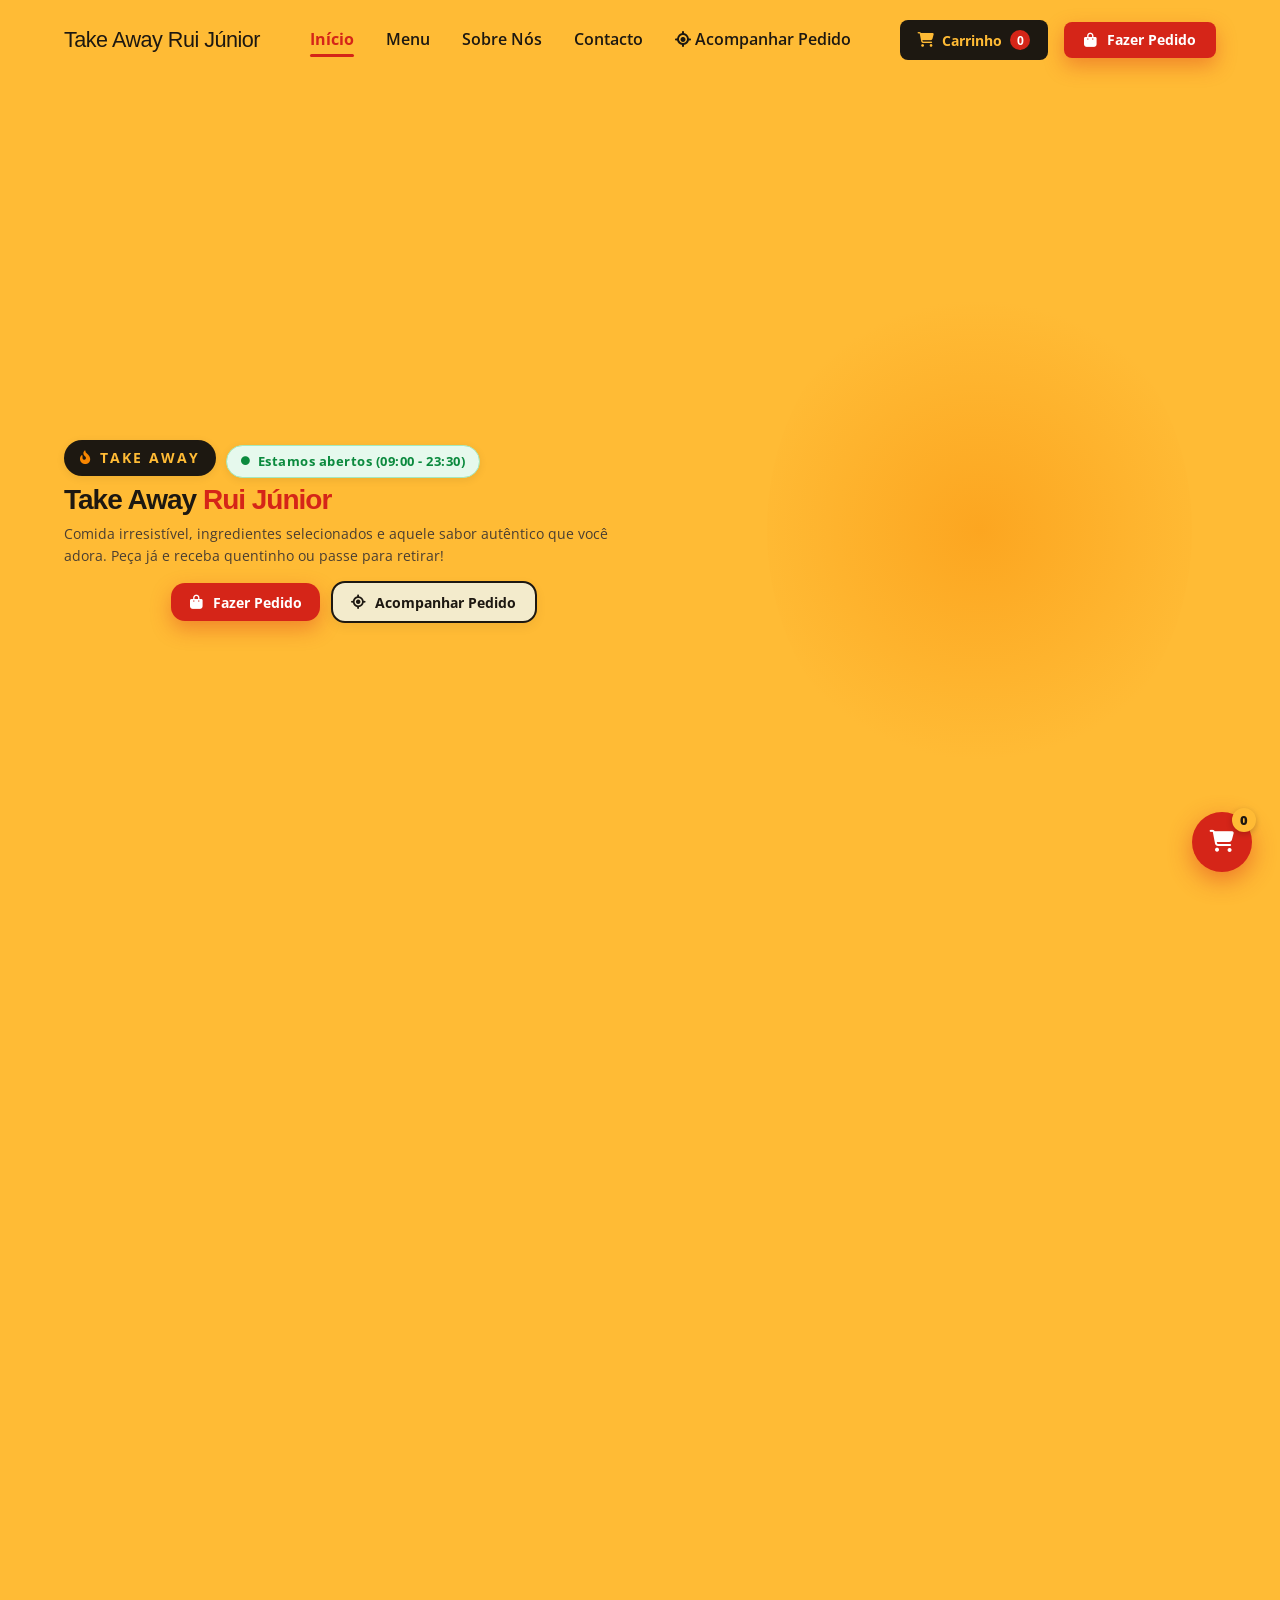
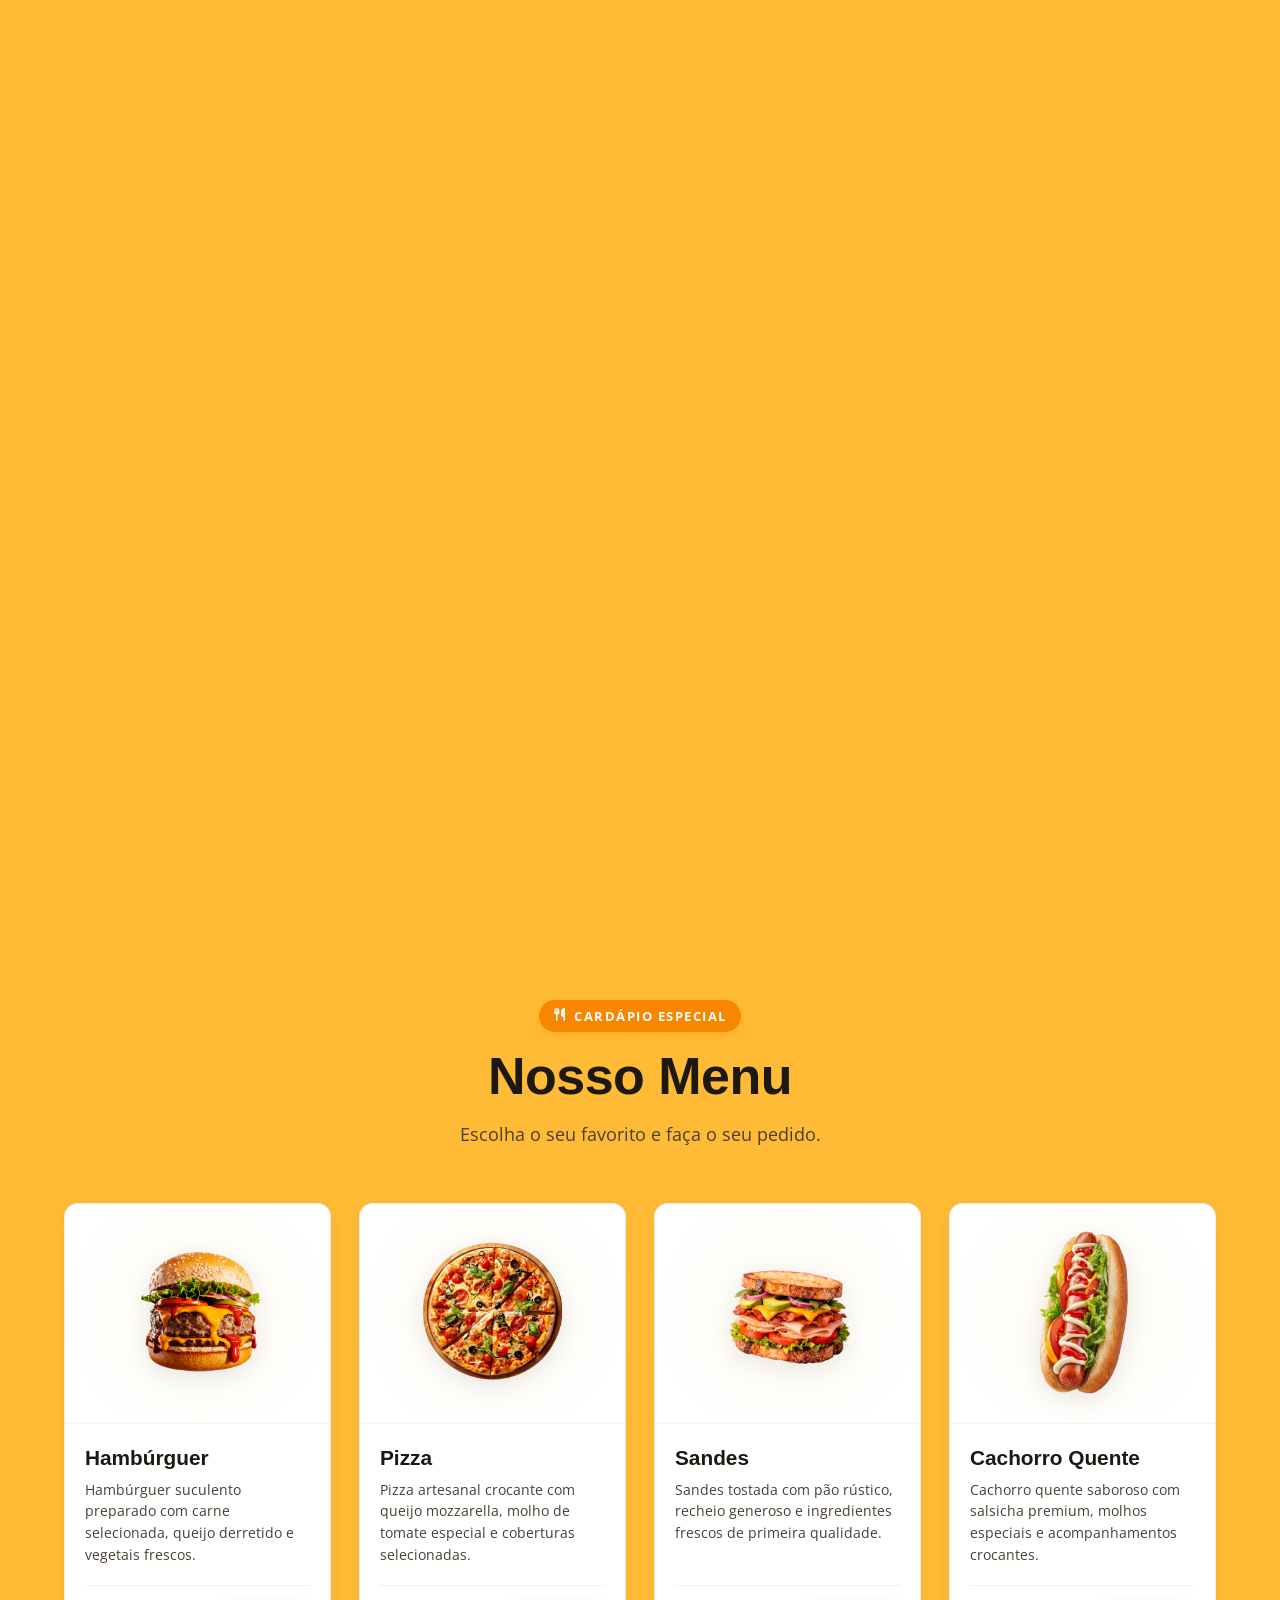
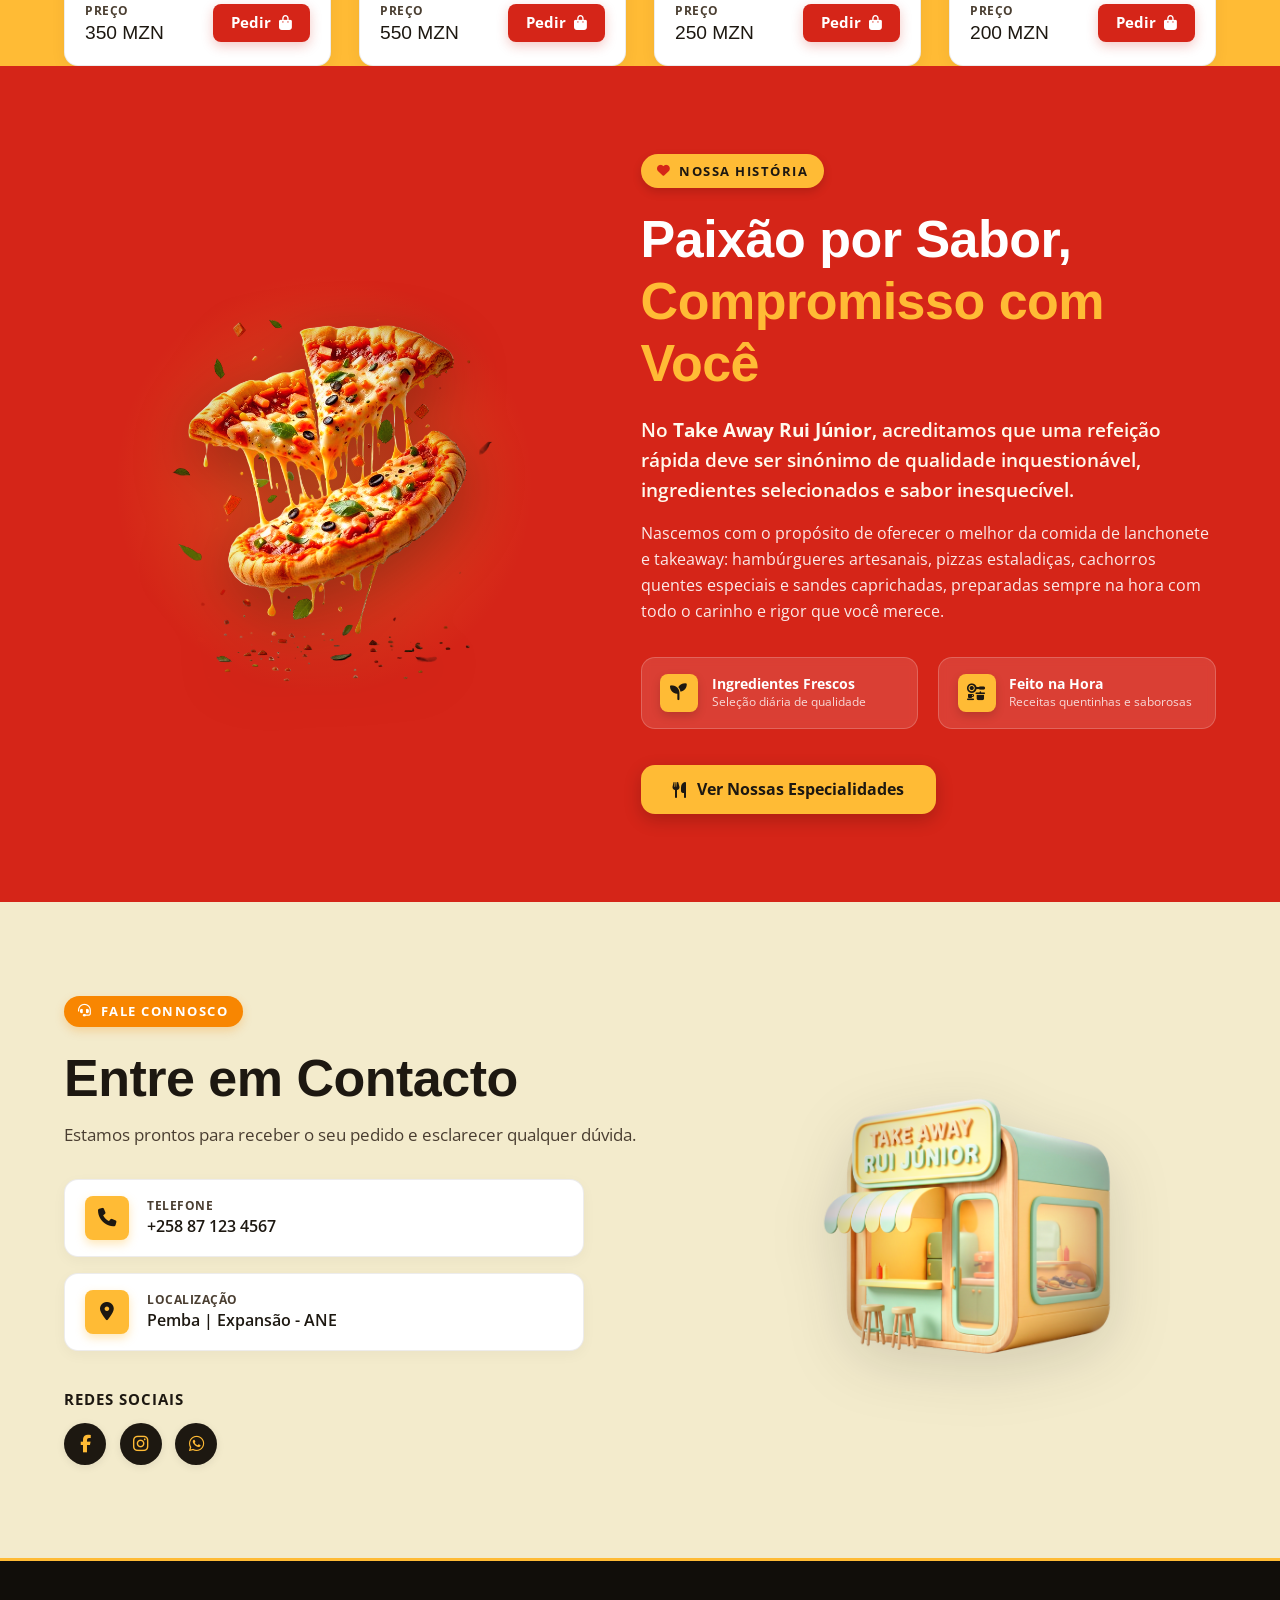
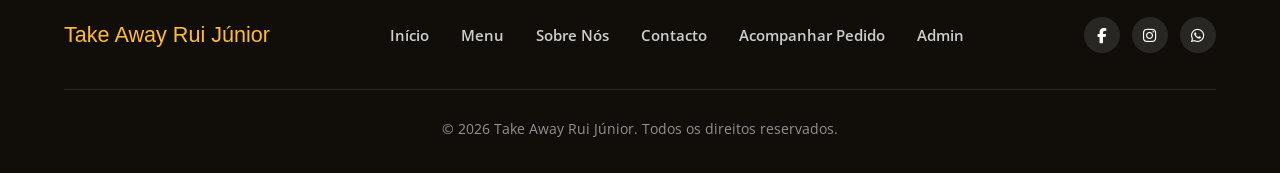
==== index.html @ bef1309e "feat: initial commit for Take Away Rui Júnior web application - Frontend responsivo com vitrine inte" ====
<!DOCTYPE html>
<html lang="pt">
<head>
  <meta charset="UTF-8">
  <meta name="viewport" content="width=device-width, initial-scale=1.0">
  <meta http-equiv="X-UA-Compatible" content="ie=edge">
  
  <!-- SEO Meta Tags -->
  <title>Take Away Rui Júnior | Sabor Autêntico e Rápido</title>
  <meta name="description" content="Descubra o melhor takeaway com comida deliciosa, ingredientes frescos e atendimento rápido no Take Away Rui Júnior. Faça já o seu pedido!">
  <meta name="keywords" content="takeaway, lanchonete, comida rápida, hambúrguer, Take Away Rui Júnior, pedidos">
  <meta name="author" content="Take Away Rui Júnior">
  
  <!-- Open Graph / Redes Sociais -->
  <meta property="og:type" content="website">
  <meta property="og:title" content="Take Away Rui Júnior | Sabor Autêntico e Rápido">
  <meta property="og:description" content="Comida irresistível, rápida e apetecível. Peça já no Take Away Rui Júnior!">
  <meta property="og:image" content="assets/imgs/banner.png">
  
  <!-- Google Fonts: Slackey (Títulos) & Open Sans (Textos) -->
  <link rel="preconnect" href="https://fonts.googleapis.com">
  <link rel="preconnect" href="https://fonts.gstatic.com" crossorigin>
  <link href="https://fonts.googleapis.com/css2?family=Open+Sans:ital,wght@0,400;0,600;0,700;1,400&family=Slackey&display=swap" rel="stylesheet">
  
  <!-- Font Awesome 6 -->
  <link rel="stylesheet" href="https://cdnjs.cloudflare.com/ajax/libs/font-awesome/6.5.1/css/all.min.css" integrity="sha512-DTOQO9RWCH3ppGqcWaEA1BIZOC6xxalwEsw9c2QQeAIftl+Vegovlnee1c9QX4TctnWMn13TZye+giMm8e2LwA==" crossorigin="anonymous" referrerpolicy="no-referrer" />
  
  <!-- Estilos Principais -->
  <link rel="stylesheet" href="css/style.css">
</head>
<body>

  <!-- ============================================== -->
  <!-- HEADER / NAVBAR                                -->
  <!-- ============================================== -->
  <header class="site-header" id="header">
    <div class="container nav-container">
      
      <!-- Brand Logo -->
      <a href="#hero" class="brand-logo" id="navLogo" aria-label="Take Away Rui Júnior - Início">
        <span class="brand-text">Take Away Rui Júnior</span>
      </a>

      <!-- Desktop Navigation -->
      <nav class="desktop-nav" aria-label="Navegação Principal">
        <ul class="nav-list">
          <li><a href="#hero" class="nav-link active">Início</a></li>
          <li><a href="#menu" class="nav-link">Menu</a></li>
          <li><a href="#sobre" class="nav-link">Sobre Nós</a></li>
          <li><a href="#contacto" class="nav-link">Contacto</a></li>
          <li><a href="#tracking" class="nav-link" data-track-open><i class="fa-solid fa-location-crosshairs"></i> Acompanhar Pedido</a></li>
        </ul>
      </nav>

      <!-- Header Actions / CTA, Carrinho & Mobile Toggle -->
      <div class="header-actions">
        
        <!-- Botão Carrinho Header -->
        <button type="button" class="header-cart-btn" data-cart-open aria-label="Abrir Carrinho de Compras">
          <i class="fa-solid fa-cart-shopping" aria-hidden="true"></i>
          <span>Carrinho</span>
          <span class="cart-badge-count" data-cart-count>0</span>
        </button>

        <a href="#menu" class="btn btn-primary btn-header" id="headerCta">
          <i class="fa-solid fa-bag-shopping" aria-hidden="true"></i>
          <span>Fazer Pedido</span>
        </a>

        <!-- Mobile Hamburger Button -->
        <button type="button" class="mobile-menu-toggle" id="menuToggle" aria-label="Abrir menu de navegação" aria-expanded="false" aria-controls="mobileNav">
          <span class="hamburger-box">
            <span class="hamburger-inner"></span>
          </span>
        </button>
      </div>

    </div>

    <!-- Mobile Drawer Navigation -->
    <div class="mobile-nav-overlay" id="mobileOverlay" aria-hidden="true"></div>
    <aside class="mobile-nav-drawer" id="mobileNav" aria-label="Menu Mobile" aria-hidden="true">
      <div class="mobile-nav-header">
        <span class="mobile-brand-title">Take Away Rui Júnior</span>
        <button type="button" class="mobile-close-btn" id="mobileCloseBtn" aria-label="Fechar menu de navegação">
          <i class="fa-solid fa-xmark" aria-hidden="true"></i>
        </button>
      </div>
      
      <nav class="mobile-nav-body">
        <ul class="mobile-nav-list">
          <li>
            <a href="#hero" class="mobile-nav-link active" data-nav-link>
              <i class="fa-solid fa-house" aria-hidden="true"></i>
              <span>Início</span>
            </a>
          </li>
          <li>
            <a href="#menu" class="mobile-nav-link" data-nav-link>
              <i class="fa-solid fa-utensils" aria-hidden="true"></i>
              <span>Menu</span>
            </a>
          </li>
          <li>
            <a href="#sobre" class="mobile-nav-link" data-nav-link>
              <i class="fa-solid fa-store" aria-hidden="true"></i>
              <span>Sobre Nós</span>
            </a>
          </li>
          <li>
            <a href="#contacto" class="mobile-nav-link" data-nav-link>
              <i class="fa-solid fa-phone" aria-hidden="true"></i>
              <span>Contacto</span>
            </a>
          </li>
          <li>
            <a href="#tracking" class="mobile-nav-link" data-track-open data-nav-link>
              <i class="fa-solid fa-location-crosshairs" aria-hidden="true"></i>
              <span>Acompanhar Pedido</span>
            </a>
          </li>
          <li>
            <a href="admin.html" class="mobile-nav-link" target="_blank">
              <i class="fa-solid fa-gear" aria-hidden="true"></i>
              <span>Painel Admin</span>
            </a>
          </li>
        </ul>
      </nav>

      <div class="mobile-nav-footer">
        <button type="button" class="btn btn-primary btn-block" data-cart-open data-nav-link>
          <i class="fa-solid fa-cart-shopping" aria-hidden="true"></i>
          <span>Ver Carrinho (<span data-cart-count>0</span>)</span>
        </button>
      </div>
    </aside>
  </header>

  <!-- ============================================== -->
  <!-- MAIN CONTENT                                   -->
  <!-- ============================================== -->
  <main id="main-content">

    <!-- ============================================== -->
    <!-- FASE 1: HERO SECTION COM ANIMAÇÃO NO SCROLL    -->
    <!-- ============================================== -->
    <div class="hero-scroll-wrapper" id="heroWrapper">
      <section class="hero-section" id="hero" aria-labelledby="heroMainTitle">
        
        <div class="container hero-container">
          
          <!-- Coluna Esquerda: Conteúdo Textual -->
          <div class="hero-content">
            
            <div class="hero-badge-wrapper" style="display: flex; gap: 0.65rem; align-items: center; flex-wrap: wrap;">
              <span class="hero-badge">
                <i class="fa-solid fa-fire-flame-curved" aria-hidden="true"></i>
                TAKE AWAY
              </span>
              <span class="store-status-badge is-open" data-store-status>
                <i class="fa-solid fa-circle"></i> Aberto Agora
              </span>
            </div>

            <h1 class="hero-title" id="heroMainTitle">
              Take Away <span class="title-highlight">Rui Júnior</span>
            </h1>

            <p class="hero-subtitle">
              Comida irresistível, ingredientes selecionados e aquele sabor autêntico que você adora. Peça já e receba quentinho ou passe para retirar!
            </p>

            <!-- Ações e CTAs -->
            <div class="hero-cta-group">
              <a href="#menu" class="btn btn-primary btn-hero-primary" id="heroPrimaryCta">
                <i class="fa-solid fa-bag-shopping" aria-hidden="true"></i>
                <span>Fazer Pedido</span>
              </a>
              <button type="button" class="btn btn-secondary btn-hero-secondary" data-track-open id="heroSecondaryCta">
                <i class="fa-solid fa-location-crosshairs" aria-hidden="true"></i>
                <span>Acompanhar Pedido</span>
              </button>
            </div>

            <!-- Destaques / Badges de Confiança -->
            <div class="hero-features" aria-label="Destaques do serviço">
              <div class="feature-item">
                <div class="feature-icon-wrapper">
                  <i class="fa-solid fa-bolt" aria-hidden="true"></i>
                </div>
                <div class="feature-text">
                  <strong>Rápido & Quentinho</strong>
                  <span>Preparado na hora</span>
                </div>
              </div>

              <div class="feature-divider" aria-hidden="true"></div>

              <div class="feature-item">
                <div class="feature-icon-wrapper">
                  <i class="fa-solid fa-award" aria-hidden="true"></i>
                </div>
                <div class="feature-text">
                  <strong>Sabor Autêntico</strong>
                  <span>Ingredientes de qualidade</span>
                </div>
              </div>

              <div class="feature-divider" aria-hidden="true"></div>

              <div class="feature-item">
                <div class="feature-icon-wrapper">
                  <i class="fa-solid fa-shield-heart" aria-hidden="true"></i>
                </div>
                <div class="feature-text">
                  <strong>Takeaway Prático</strong>
                  <span>Fácil de pedir e levar</span>
                </div>
              </div>
            </div>

          </div>

          <!-- Coluna Direita: Animação Transparente Controlada por Scroll -->
          <div class="hero-visual">
            <div class="hero-visual-card">
              <div class="hero-glow" aria-hidden="true"></div>
              <canvas 
                id="heroScrollCanvas" 
                class="hero-canvas"
                width="480" 
                height="854"
                aria-label="Animação interativa do Take Away Rui Júnior"
              ></canvas>
            </div>
          </div>

        </div>
      </section>
    </div>

    <!-- ============================================== -->
    <!-- FASE 2: SECÇÃO DO MENU                         -->
    <!-- ============================================== -->
    <section class="menu-section" id="menu" aria-labelledby="menuTitle">
      <div class="container">
        
        <!-- Cabeçalho da Secção -->
        <div class="menu-header">
          <span class="menu-badge">
            <i class="fa-solid fa-utensils" aria-hidden="true"></i>
            Cardápio Especial
          </span>
          <h2 class="section-title" id="menuTitle">Nosso Menu</h2>
          <p class="section-subtitle">Escolha o seu favorito e faça o seu pedido.</p>
        </div>

        <!-- Grid de Produtos (Renderizada dinamicamente a partir do LocalStorage) -->
        <div class="menu-grid" role="list">
          <!-- Injetado via js/main.js -->
        </div>

      </div>
    </section>

    <!-- ============================================== -->
    <!-- FASE 3: SECÇÃO SOBRE NÓS                       -->
    <!-- ============================================== -->
    <section class="about-section" id="sobre" aria-labelledby="aboutTitle">
      <div class="container about-container">
        
        <!-- Coluna Esquerda: Imagem Sobre Nós -->
        <div class="about-visual">
          <div class="about-image-wrapper">
            <div class="about-glow" aria-hidden="true"></div>
            <img 
              src="assets/imgs/sobre nos/sobre nos.png" 
              alt="Fatias de pizza crocante artesanal com queijo derretido do Take Away Rui Júnior" 
              class="about-img"
              loading="lazy"
              decoding="async"
              width="580"
              height="580"
            >
          </div>
        </div>

        <!-- Coluna Direita: Conteúdo Textual -->
        <div class="about-content">
          <div class="about-badge-wrapper">
            <span class="about-badge">
              <i class="fa-solid fa-heart" aria-hidden="true"></i>
              Nossa História
            </span>
          </div>

          <h2 class="about-title" id="aboutTitle">
            Paixão por Sabor, <span class="about-highlight">Compromisso com Você</span>
          </h2>

          <p class="about-lead">
            No <strong>Take Away Rui Júnior</strong>, acreditamos que uma refeição rápida deve ser sinónimo de qualidade inquestionável, ingredientes selecionados e sabor inesquecível.
          </p>

          <p class="about-text">
            Nascemos com o propósito de oferecer o melhor da comida de lanchonete e takeaway: hambúrgueres artesanais, pizzas estaladiças, cachorros quentes especiais e sandes caprichadas, preparadas sempre na hora com todo o carinho e rigor que você merece.
          </p>

          <!-- Destaques de Qualidade Sobre Nós -->
          <div class="about-highlights">
            <div class="highlight-item">
              <div class="highlight-icon">
                <i class="fa-solid fa-seedling" aria-hidden="true"></i>
              </div>
              <div class="highlight-info">
                <strong>Ingredientes Frescos</strong>
                <span>Seleção diária de qualidade</span>
              </div>
            </div>

            <div class="highlight-item">
              <div class="highlight-icon">
                <i class="fa-solid fa-kitchen-set" aria-hidden="true"></i>
              </div>
              <div class="highlight-info">
                <strong>Feito na Hora</strong>
                <span>Receitas quentinhas e saborosas</span>
              </div>
            </div>
          </div>

          <div class="about-action">
            <a href="#menu" class="btn btn-about">
              <i class="fa-solid fa-utensils" aria-hidden="true"></i>
              <span>Ver Nossas Especialidades</span>
            </a>
          </div>

        </div>

      </div>
    </section>

    <!-- ============================================== -->
    <!-- FASE 4: SECÇÃO DE CONTACTO                     -->
    <!-- ============================================== -->
    <section class="contact-section" id="contacto" aria-labelledby="contactTitle">
      <div class="container contact-container">
        
        <!-- Coluna Esquerda: Informações & Redes Sociais -->
        <div class="contact-content">
          
          <div class="contact-badge-wrapper">
            <span class="contact-badge">
              <i class="fa-solid fa-headset" aria-hidden="true"></i>
              Fale Connosco
            </span>
          </div>

          <h2 class="section-title" id="contactTitle">Entre em Contacto</h2>
          <p class="contact-subtitle">Estamos prontos para receber o seu pedido e esclarecer qualquer dúvida.</p>

          <!-- Lista de Contactos -->
          <div class="contact-details-list">
            
            <div class="contact-item">
              <div class="contact-icon-box">
                <i class="fa-solid fa-phone" aria-hidden="true"></i>
              </div>
              <div class="contact-text-box">
                <span class="contact-label">Telefone</span>
                <a href="tel:+258871234567" class="contact-val">+258 87 123 4567</a>
              </div>
            </div>

            <div class="contact-item">
              <div class="contact-icon-box">
                <i class="fa-solid fa-location-dot" aria-hidden="true"></i>
              </div>
              <div class="contact-text-box">
                <span class="contact-label">Localização</span>
                <span class="contact-val">Pemba | Expansão - ANE</span>
              </div>
            </div>

          </div>

          <!-- Redes Sociais -->
          <div class="contact-social-wrapper">
            <h3 class="social-title">Redes Sociais</h3>
            <div class="social-links-group">
              <a href="#" class="social-link" aria-label="Aceder ao Facebook do Take Away Rui Júnior" target="_blank" rel="noopener noreferrer">
                <i class="fa-brands fa-facebook-f" aria-hidden="true"></i>
              </a>
              <a href="#" class="social-link" aria-label="Aceder ao Instagram do Take Away Rui Júnior" target="_blank" rel="noopener noreferrer">
                <i class="fa-brands fa-instagram" aria-hidden="true"></i>
              </a>
              <a href="#" class="social-link" aria-label="Conversar pelo WhatsApp do Take Away Rui Júnior" target="_blank" rel="noopener noreferrer">
                <i class="fa-brands fa-whatsapp" aria-hidden="true"></i>
              </a>
            </div>
          </div>

        </div>

        <!-- Coluna Direita: Imagem 3D da Loja -->
        <div class="contact-visual">
          <div class="contact-image-card">
            <div class="contact-glow" aria-hidden="true"></div>
            <img 
              src="assets/imgs/contacto/contacto.png" 
              alt="Espaço Take Away Rui Júnior - Ponto de atendimento acolhedor e moderno" 
              class="contact-img"
              loading="lazy"
              decoding="async"
              width="580"
              height="580"
            >
          </div>
        </div>

      </div>
    </section>

  </main>

  <!-- ============================================== -->
  <!-- 5. FOOTER                                      -->
  <!-- ============================================== -->
  <footer class="site-footer" id="footer">
    <div class="container footer-container">
      
      <div class="footer-top">
        <a href="#hero" class="footer-brand" aria-label="Take Away Rui Júnior - Início">
          <span class="footer-brand-title">Take Away Rui Júnior</span>
        </a>

        <!-- Links Rápidos -->
        <nav class="footer-nav" aria-label="Navegação do Rodapé">
          <ul class="footer-nav-list">
            <li><a href="#hero" class="footer-link">Início</a></li>
            <li><a href="#menu" class="footer-link">Menu</a></li>
            <li><a href="#sobre" class="footer-link">Sobre Nós</a></li>
            <li><a href="#contacto" class="footer-link">Contacto</a></li>
            <li><a href="#tracking" class="footer-link" data-track-open>Acompanhar Pedido</a></li>
            <li><a href="admin.html" class="footer-link" target="_blank">Admin</a></li>
          </ul>
        </nav>

        <!-- Redes Sociais no Rodapé -->
        <div class="footer-socials">
          <a href="#" class="footer-social-link" aria-label="Facebook" target="_blank" rel="noopener noreferrer">
            <i class="fa-brands fa-facebook-f" aria-hidden="true"></i>
          </a>
          <a href="#" class="footer-social-link" aria-label="Instagram" target="_blank" rel="noopener noreferrer">
            <i class="fa-brands fa-instagram" aria-hidden="true"></i>
          </a>
          <a href="#" class="footer-social-link" aria-label="WhatsApp" target="_blank" rel="noopener noreferrer">
            <i class="fa-brands fa-whatsapp" aria-hidden="true"></i>
          </a>
        </div>
      </div>

      <div class="footer-bottom">
        <p class="copyright-text">
          &copy; 2026 Take Away Rui Júnior. Todos os direitos reservados.
        </p>
      </div>

    </div>
  </footer>

  <!-- ============================================== -->
  <!-- BOTÃO FLUTUANTE DO CARRINHO                    -->
  <!-- ============================================== -->
  <button type="button" class="floating-cart-btn" data-cart-open aria-label="Abrir Carrinho">
    <i class="fa-solid fa-cart-shopping"></i>
    <span class="floating-cart-badge" data-cart-count>0</span>
  </button>

  <!-- ============================================== -->
  <!-- DRAWER DO CARRINHO                             -->
  <!-- ============================================== -->
  <div class="cart-overlay" id="cartOverlay" aria-hidden="true"></div>
  <aside class="cart-drawer" id="cartDrawer" aria-label="Carrinho de Compras" aria-hidden="true">
    <div class="cart-header">
      <h3 class="cart-title">
        <i class="fa-solid fa-cart-shopping"></i>
        <span>Seu Carrinho</span>
      </h3>
      <button type="button" class="cart-close-btn" id="cartCloseBtn" aria-label="Fechar Carrinho">&times;</button>
    </div>

    <div class="cart-body">
      
      <!-- Estado Vazio -->
      <div class="cart-empty-state" id="cartEmptyState">
        <div class="cart-empty-icon">
          <i class="fa-solid fa-bag-shopping"></i>
        </div>
        <h4>O seu carrinho está vazio</h4>
        <p>Explore o nosso delicioso cardápio e adicione os seus pratos favoritos!</p>
        <button type="button" class="btn btn-primary" id="cartContinueBtn">Ver Cardápio</button>
      </div>

      <!-- Lista de Itens -->
      <div class="cart-items-list" id="cartItemsList">
        <!-- Renderizado dinamicamente via js/cart.js -->
      </div>

    </div>

    <!-- Rodapé do Carrinho com Totais -->
    <div class="cart-footer" id="cartFooter" style="display: none;">
      <div class="cart-total-row">
        <span class="cart-total-label">Total do Pedido:</span>
        <span class="cart-total-value" id="cartTotalPrice">0 MZN</span>
      </div>
      <div class="cart-actions">
        <button type="button" class="btn btn-primary btn-block" id="cartCheckoutBtn">
          <span>Finalizar Pedido</span>
          <i class="fa-solid fa-arrow-right"></i>
        </button>
      </div>
    </div>
  </aside>

  <!-- ============================================== -->
  <!-- MODAL DE CHECKOUT                              -->
  <!-- ============================================== -->
  <div class="modal-overlay" id="checkoutModal" aria-hidden="true">
    <div class="modal-card">
      <div class="modal-header">
        <h3 class="modal-title">Finalizar Pedido</h3>
        <button type="button" class="modal-close-btn" id="checkoutCloseBtn" aria-label="Fechar">&times;</button>
      </div>

      <div class="modal-body">
        
        <!-- Resumo do Pedido -->
        <div class="checkout-summary-box">
          <h4 style="font-size: 0.95rem; margin-bottom: 0.5rem; font-weight: 700;">Resumo da Escolha:</h4>
          <div id="checkoutSummaryItems"></div>
          <div class="checkout-summary-total">
            <span>Total a Pagar:</span>
            <span id="checkoutSummaryTotal" style="color: var(--color-cta-red);">0 MZN</span>
          </div>
        </div>

        <form id="checkoutForm">
          
          <div class="form-group">
            <label class="form-label" for="checkoutNome">Seu Nome Completo *</label>
            <input type="text" class="form-input" id="checkoutNome" placeholder="Ex: Maria Fernandes" required>
          </div>

          <div class="form-group">
            <label class="form-label" for="checkoutTelefone">Telefone / WhatsApp *</label>
            <input type="tel" class="form-input" id="checkoutTelefone" placeholder="+258 8X XXX XXXX" required>
          </div>

          <div class="form-group">
            <label class="form-label">Tipo de Pedido</label>
            <div class="form-input" style="background-color: #f1ebd8; font-weight: 700; color: var(--color-dark); cursor: not-allowed;">
              <i class="fa-solid fa-bag-shopping" style="color: var(--color-cta-red); margin-right: 0.5rem;"></i>
              Levantamento / Takeaway no Local
            </div>
          </div>

          <div class="form-group">
            <label class="form-label">Forma de Pagamento *</label>
            <div class="payment-options-grid">
              <label class="payment-option-label">
                <input type="radio" name="checkoutPagamento" value="Dinheiro" checked>
                <i class="fa-solid fa-money-bill-wave"></i>
                <span>Dinheiro</span>
              </label>

              <label class="payment-option-label">
                <input type="radio" name="checkoutPagamento" value="M-Pesa">
                <i class="fa-solid fa-mobile-screen"></i>
                <span>M-Pesa</span>
              </label>

              <label class="payment-option-label">
                <input type="radio" name="checkoutPagamento" value="e-Mola">
                <i class="fa-solid fa-wallet"></i>
                <span>e-Mola</span>
              </label>

              <label class="payment-option-label">
                <input type="radio" name="checkoutPagamento" value="Cartão POS">
                <i class="fa-solid fa-credit-card"></i>
                <span>Cartão</span>
              </label>

              <label class="payment-option-label">
                <input type="radio" name="checkoutPagamento" value="Outro">
                <i class="fa-solid fa-ellipsis"></i>
                <span>Outro</span>
              </label>
            </div>
          </div>

          <div class="form-group">
            <label class="form-label" for="checkoutObs">Observações (Opcional)</label>
            <textarea class="form-textarea" id="checkoutObs" placeholder="Ex: Sem cebola, molho à parte, etc."></textarea>
          </div>

          <button type="submit" class="btn btn-primary btn-block" style="padding: 1rem; font-size: 1.05rem;">
            <span>Confirmar Pedido</span>
            <i class="fa-solid fa-circle-check"></i>
          </button>
        </form>

      </div>
    </div>
  </div>

  <!-- ============================================== -->
  <!-- MODAL DE CONFIRMAÇÃO                           -->
  <!-- ============================================== -->
  <div class="modal-overlay" id="confirmationModal" aria-hidden="true">
    <div class="modal-card">
      <div class="modal-body confirmation-content">
        <div class="confirm-icon-box">
          <i class="fa-solid fa-check"></i>
        </div>

        <h3 class="confirm-title">Pedido Realizado com Sucesso!</h3>
        <p class="confirm-msg">A sua solicitação foi registada e já está a ser processada pela nossa equipa.</p>

        <span class="confirm-order-id-badge" id="confirmOrderId">#BG-1001</span>

        <div class="confirm-details-card">
          <div style="display: flex; justify-content: space-between; margin-bottom: 0.5rem;">
            <span>Cliente: <strong id="confirmClientName">Cliente</strong></span>
            <span>Tel: <strong id="confirmClientTel">+258...</strong></span>
          </div>
          <div style="display: flex; justify-content: space-between; margin-bottom: 0.75rem;">
            <span>Pagamento: <strong id="confirmPaymentMethod">M-Pesa</strong></span>
            <span>Estado: <strong style="color: #0284c7;">NOVO</strong></span>
          </div>
          
          <div id="confirmOrderItems" style="border-top: 1px dashed rgba(29, 24, 17, 0.15); padding-top: 0.5rem;"></div>
          
          <div style="display: flex; justify-content: space-between; margin-top: 0.75rem; font-weight: 700; font-size: 1.05rem;">
            <span>Total:</span>
            <span id="confirmOrderTotal" style="color: var(--color-cta-red);">0 MZN</span>
          </div>
        </div>

        <div class="confirm-actions">
          <button type="button" class="btn btn-secondary btn-block" id="confirmationCloseBtn">Fechar</button>
          <button type="button" class="btn btn-primary btn-block" id="confirmTrackOrderBtn">
            <i class="fa-solid fa-location-crosshairs"></i> Acompanhar Pedido
          </button>
        </div>
      </div>
    </div>
  </div>

  <!-- ============================================== -->
  <!-- MODAL DE ACOMPANHAMENTO DE PEDIDOS             -->
  <!-- ============================================== -->
  <div class="modal-overlay" id="trackingModal" aria-hidden="true">
    <div class="modal-card">
      <div class="modal-header">
        <h3 class="modal-title">Acompanhar Pedido</h3>
        <button type="button" class="modal-close-btn" id="trackingCloseBtn" aria-label="Fechar">&times;</button>
      </div>

      <div class="modal-body">
        <p style="font-size: 0.95rem; color: var(--color-dark-subtle); margin-bottom: 1rem;">
          Digite o código do seu pedido (ex: <strong>BG-1001</strong>) para consultar o estado em tempo real:
        </p>

        <div class="tracking-search-bar">
          <input type="text" class="form-input" id="trackingInput" placeholder="Ex: BG-1001 ou #BG-1001">
          <button type="button" class="btn btn-primary" id="trackingSearchBtn">
            <i class="fa-solid fa-magnifying-glass"></i> Consultar
          </button>
        </div>

        <div id="trackingResultBox" style="display: none;">
          <!-- Stepper e detalhes gerados via js/tracking.js -->
        </div>
      </div>
    </div>
  </div>

  <!-- Container de Toasts -->
  <div class="toast-container" id="toastContainer" aria-live="polite" aria-atomic="true"></div>

  <!-- Scripts Modulares -->
  <script src="js/data.js"></script>
  <script src="js/storage.js"></script>
  <script src="js/toast.js"></script>
  <script src="js/cart.js"></script>
  <script src="js/checkout.js"></script>
  <script src="js/tracking.js"></script>
  <script src="js/main.js"></script>
</body>
</html>
---- css/style.css ----
/* ==========================================================================
   TAKE AWAY RUI JÚNIOR - ESTILOS PRINCIPAIS (FASE 1)
   Paleta: 
     - Amarelo Principal: #FFBB35
     - Vermelho CTA:     #d52518
     - Cream:            #f3eBcc
     - Laranja:          #f88601
   Tipografia:
     - Títulos:          'Slackey', cursive
     - Textos:           'Open Sans', sans-serif
   ========================================================================== */

/* --------------------------------------------------------------------------
   1. VARIÁVEIS CSS (DESIGN SYSTEM)
   -------------------------------------------------------------------------- */
:root {
  /* Paleta Oficial */
  --color-primary-yellow: #FFBB35;
  --color-primary-yellow-light: #ffc95c;
  --color-primary-yellow-dark: #e6a225;
  
  --color-cta-red: #d52518;
  --color-cta-red-hover: #b51c11;
  --color-cta-red-active: #941309;
  
  --color-cream: #f3eBcc;
  --color-cream-light: #fbf7ee;
  
  --color-orange: #f88601;
  --color-orange-hover: #dd7400;

  /* Cores de Contraste & Suporte */
  --color-dark: #1d1811;
  --color-dark-subtle: #4a3e31;
  --color-white: #ffffff;
  --color-black: #000000;
  
  /* Tipografia */
  --font-title: 'Slackey', cursive, sans-serif;
  --font-body: 'Open Sans', -apple-system, BlinkMacSystemFont, 'Segoe UI', Roboto, sans-serif;

  /* Sombras Subtis */
  --shadow-sm: 0 2px 8px rgba(29, 24, 17, 0.08);
  --shadow-md: 0 8px 24px rgba(29, 24, 17, 0.12);
  --shadow-lg: 0 16px 36px rgba(29, 24, 17, 0.16);
  --shadow-cta: 0 8px 20px rgba(213, 37, 24, 0.35);
  --shadow-cta-hover: 0 12px 28px rgba(213, 37, 24, 0.45);

  /* Transições & Raios */
  --transition-fast: 0.2s ease;
  --transition-normal: 0.3s cubic-bezier(0.16, 1, 0.3, 1);
  --radius-sm: 8px;
  --radius-md: 14px;
  --radius-lg: 24px;
  --radius-full: 9999px;

  /* Layout */
  --max-width: 1200px;
  --header-height: 80px;
  --header-height-mobile: 70px;
}

/* --------------------------------------------------------------------------
   2. RESET & BASE
   -------------------------------------------------------------------------- */
*, *::before, *::after {
  box-sizing: border-box;
  margin: 0;
  padding: 0;
}

html {
  font-size: 16px;
  scroll-behavior: smooth;
  -webkit-text-size-adjust: 100%;
}

body {
  font-family: var(--font-body);
  color: var(--color-dark);
  background-color: var(--color-primary-yellow);
  line-height: 1.6;
  min-height: 100vh;
  overflow-x: hidden;
  -webkit-font-smoothing: antialiased;
  -moz-osx-font-smoothing: grayscale;
}

img {
  max-width: 100%;
  height: auto;
  display: block;
}

a {
  color: inherit;
  text-decoration: none;
  transition: color var(--transition-fast);
}

button {
  font-family: inherit;
  cursor: pointer;
  border: none;
  background: none;
}

ul {
  list-style: none;
}

/* --------------------------------------------------------------------------
   3. ACESSIBILIDADE
   -------------------------------------------------------------------------- */
:focus-visible {
  outline: 3px solid var(--color-cta-red);
  outline-offset: 3px;
  border-radius: var(--radius-sm);
}

/* --------------------------------------------------------------------------
   4. LAYOUT & CONTAINERS
   -------------------------------------------------------------------------- */
.container {
  width: 100%;
  max-width: var(--max-width);
  margin-left: auto;
  margin-right: auto;
  padding-left: 1.5rem;
  padding-right: 1.5rem;
}

/* --------------------------------------------------------------------------
   5. BOTÕES & CTAS
   -------------------------------------------------------------------------- */
.btn {
  display: inline-flex;
  align-items: center;
  justify-content: center;
  gap: 0.65rem;
  font-weight: 700;
  font-size: 1rem;
  padding: 0.85rem 1.75rem;
  border-radius: var(--radius-md);
  transition: all var(--transition-normal);
  text-align: center;
  cursor: pointer;
  user-select: none;
  line-height: 1.2;
}

.btn-primary {
  background-color: var(--color-cta-red);
  color: var(--color-white);
  box-shadow: var(--shadow-cta);
}

.btn-primary:hover {
  background-color: var(--color-cta-red-hover);
  box-shadow: var(--shadow-cta-hover);
  transform: translateY(-2px);
  color: var(--color-white);
}

.btn-primary:active {
  background-color: var(--color-cta-red-active);
  transform: translateY(0);
}

.btn-secondary {
  background-color: var(--color-cream);
  color: var(--color-dark);
  border: 2px solid var(--color-dark);
  box-shadow: 0 4px 12px rgba(29, 24, 17, 0.06);
}

.btn-secondary:hover {
  background-color: var(--color-white);
  border-color: var(--color-dark);
  color: var(--color-dark);
  transform: translateY(-2px);
  box-shadow: var(--shadow-sm);
}

.btn-secondary:active {
  transform: translateY(0);
}

.btn-header {
  padding: 0.6rem 1.25rem;
  font-size: 0.9rem;
  border-radius: var(--radius-sm);
}

.btn-hero-primary {
  font-size: 1.125rem;
  padding: 1.05rem 2.2rem;
  border-radius: var(--radius-md);
}

.btn-hero-secondary {
  font-size: 1.125rem;
  padding: 1.05rem 2rem;
  border-radius: var(--radius-md);
}

.btn-block {
  width: 100%;
}

/* --------------------------------------------------------------------------
   6. HEADER / NAVBAR
   -------------------------------------------------------------------------- */
.site-header {
  position: sticky;
  top: 0;
  left: 0;
  width: 100%;
  height: var(--header-height);
  background-color: var(--color-primary-yellow);
  z-index: 1000;
  transition: background-color var(--transition-normal), box-shadow var(--transition-normal);
  display: flex;
  align-items: center;
}

.site-header.is-scrolled {
  background-color: rgba(255, 187, 53, 0.96);
  backdrop-filter: blur(8px);
  -webkit-backdrop-filter: blur(8px);
  box-shadow: 0 4px 20px rgba(29, 24, 17, 0.08);
}

.nav-container {
  display: flex;
  align-items: center;
  justify-content: space-between;
}

/* Brand Logo */
.brand-logo {
  display: flex;
  align-items: center;
  gap: 0.5rem;
  z-index: 10;
}

.brand-text {
  font-family: var(--font-title);
  font-size: 1.35rem;
  color: var(--color-dark);
  letter-spacing: -0.5px;
  line-height: 1.1;
  transition: transform var(--transition-fast);
}

.brand-logo:hover .brand-text {
  transform: scale(1.02);
}

/* Desktop Nav Links */
.desktop-nav {
  display: flex;
  align-items: center;
}

.nav-list {
  display: flex;
  align-items: center;
  gap: 2rem;
}

.nav-link {
  font-size: 1rem;
  font-weight: 600;
  color: var(--color-dark);
  position: relative;
  padding: 0.4rem 0;
  transition: color var(--transition-fast);
}

.nav-link::after {
  content: '';
  position: absolute;
  bottom: 0;
  left: 0;
  width: 0%;
  height: 3px;
  background-color: var(--color-cta-red);
  border-radius: var(--radius-full);
  transition: width var(--transition-normal);
}

.nav-link:hover {
  color: var(--color-cta-red);
}

.nav-link:hover::after,
.nav-link.active::after {
  width: 100%;
}

.nav-link.active {
  color: var(--color-cta-red);
  font-weight: 700;
}

/* Header Actions */
.header-actions {
  display: flex;
  align-items: center;
  gap: 1rem;
}

/* Hamburger Button */
.mobile-menu-toggle {
  display: none;
  background: transparent;
  border: none;
  padding: 0.5rem;
  cursor: pointer;
  z-index: 1001;
  border-radius: var(--radius-sm);
  align-items: center;
  justify-content: center;
}

.hamburger-box {
  width: 28px;
  height: 20px;
  display: inline-block;
  position: relative;
}

.hamburger-inner,
.hamburger-inner::before,
.hamburger-inner::after {
  width: 28px;
  height: 3px;
  background-color: var(--color-dark);
  border-radius: 4px;
  position: absolute;
  transition: transform var(--transition-normal), opacity var(--transition-normal);
}

.hamburger-inner {
  top: 50%;
  transform: translateY(-50%);
}

.hamburger-inner::before {
  content: '';
  top: -8px;
}

.hamburger-inner::after {
  content: '';
  bottom: -8px;
}

/* Estado Ativo do Hamburger */
.mobile-menu-toggle.is-active .hamburger-inner {
  transform: rotate(45deg);
}

.mobile-menu-toggle.is-active .hamburger-inner::before {
  top: 0;
  opacity: 0;
}

.mobile-menu-toggle.is-active .hamburger-inner::after {
  bottom: 0;
  transform: rotate(-90deg);
}

/* --------------------------------------------------------------------------
   7. MENU MOBILE (DRAWER & OVERLAY)
   -------------------------------------------------------------------------- */
.mobile-nav-overlay {
  position: fixed;
  top: 0;
  left: 0;
  width: 100vw;
  height: 100vh;
  background-color: rgba(29, 24, 17, 0.6);
  backdrop-filter: blur(4px);
  -webkit-backdrop-filter: blur(4px);
  z-index: 1050;
  opacity: 0;
  visibility: hidden;
  transition: opacity var(--transition-normal), visibility var(--transition-normal);
}

.mobile-nav-overlay.is-active {
  opacity: 1;
  visibility: visible;
}

.mobile-nav-drawer {
  position: fixed;
  top: 0;
  right: -100%;
  width: 85%;
  max-width: 360px;
  height: 100vh;
  background-color: var(--color-cream);
  z-index: 1060;
  display: flex;
  flex-direction: column;
  padding: 1.75rem 1.5rem;
  box-shadow: -8px 0 30px rgba(0, 0, 0, 0.15);
  transition: right var(--transition-normal);
  overflow-y: auto;
}

.mobile-nav-drawer.is-active {
  right: 0;
}

.mobile-nav-header {
  display: flex;
  align-items: center;
  justify-content: space-between;
  padding-bottom: 1.25rem;
  border-bottom: 2px solid rgba(29, 24, 17, 0.08);
  margin-bottom: 1.5rem;
}

.mobile-brand-title {
  font-family: var(--font-title);
  font-size: 1.15rem;
  color: var(--color-dark);
}

.mobile-close-btn {
  font-size: 1.5rem;
  color: var(--color-dark);
  display: flex;
  align-items: center;
  justify-content: center;
  width: 40px;
  height: 40px;
  border-radius: var(--radius-sm);
  background-color: rgba(29, 24, 17, 0.05);
  transition: background-color var(--transition-fast), color var(--transition-fast);
}

.mobile-close-btn:hover {
  background-color: var(--color-cta-red);
  color: var(--color-white);
}

.mobile-nav-list {
  display: flex;
  flex-direction: column;
  gap: 0.5rem;
}

.mobile-nav-link {
  display: flex;
  align-items: center;
  gap: 1rem;
  font-size: 1.1rem;
  font-weight: 600;
  color: var(--color-dark);
  padding: 0.85rem 1rem;
  border-radius: var(--radius-sm);
  transition: background-color var(--transition-fast), color var(--transition-fast);
}

.mobile-nav-link i {
  font-size: 1.2rem;
  color: var(--color-orange);
  width: 24px;
  text-align: center;
}

.mobile-nav-link:hover,
.mobile-nav-link.active {
  background-color: var(--color-primary-yellow);
  color: var(--color-cta-red);
}

.mobile-nav-link:hover i,
.mobile-nav-link.active i {
  color: var(--color-cta-red);
}

.mobile-nav-footer {
  margin-top: auto;
  padding-top: 2rem;
}

/* --------------------------------------------------------------------------
   8. HERO SECTION COM ANIMAÇÃO TRANSPARENTE NO SCROLL
   -------------------------------------------------------------------------- */
.hero-scroll-wrapper {
  position: relative;
  height: 280vh; /* Espaço confortável para percorrer os 82 frames com perfeição */
  background-color: var(--color-primary-yellow);
}

.hero-section {
  position: sticky;
  top: 0;
  left: 0;
  width: 100%;
  height: 100vh;
  min-height: 100vh;
  background-color: var(--color-primary-yellow);
  display: flex;
  align-items: center;
  overflow: hidden;
  z-index: 10;
}

.hero-container {
  display: grid;
  grid-template-columns: 1.15fr 0.85fr;
  align-items: center;
  gap: 2.5rem;
  width: 100%;
}

/* Coluna Esquerda: Texto */
.hero-content {
  display: flex;
  flex-direction: column;
  align-items: flex-start;
  z-index: 2;
  max-width: 580px;
}

.hero-badge-wrapper {
  margin-bottom: 1.15rem;
}

.hero-badge {
  display: inline-flex;
  align-items: center;
  gap: 0.5rem;
  background-color: var(--color-dark);
  color: var(--color-primary-yellow);
  font-size: 0.85rem;
  font-weight: 700;
  letter-spacing: 2px;
  text-transform: uppercase;
  padding: 0.45rem 1rem;
  border-radius: var(--radius-full);
  box-shadow: var(--shadow-sm);
}

.hero-badge i {
  color: var(--color-orange);
}

.hero-title {
  font-family: var(--font-title);
  font-size: clamp(2.2rem, 4vw + 0.8rem, 3.85rem);
  line-height: 1.15;
  color: var(--color-dark);
  margin-bottom: 1.15rem;
  letter-spacing: -1px;
}

.title-highlight {
  color: var(--color-cta-red);
  display: inline-block;
  position: relative;
}

.hero-subtitle {
  font-size: clamp(0.95rem, 1vw + 0.5rem, 1.15rem);
  color: var(--color-dark-subtle);
  font-weight: 400;
  line-height: 1.6;
  max-width: 520px;
  margin-bottom: 1.85rem;
}

/* Grupo de CTAs */
.hero-cta-group {
  display: flex;
  flex-wrap: wrap;
  align-items: center;
  gap: 1rem;
  margin-bottom: 2rem;
  width: 100%;
}

/* Destaques / Badges de Confiança */
.hero-features {
  display: flex;
  align-items: center;
  gap: 1.25rem;
  padding: 1rem 1.25rem;
  background-color: rgba(243, 235, 204, 0.7);
  border: 1px solid rgba(29, 24, 17, 0.08);
  border-radius: var(--radius-md);
  width: 100%;
  max-width: 540px;
}

.feature-item {
  display: flex;
  align-items: center;
  gap: 0.65rem;
  flex: 1;
}

.feature-icon-wrapper {
  width: 36px;
  height: 36px;
  border-radius: var(--radius-sm);
  background-color: var(--color-orange);
  color: var(--color-white);
  display: flex;
  align-items: center;
  justify-content: center;
  font-size: 0.95rem;
  flex-shrink: 0;
  box-shadow: 0 4px 10px rgba(248, 134, 1, 0.3);
}

.feature-text {
  display: flex;
  flex-direction: column;
}

.feature-text strong {
  font-size: 0.82rem;
  color: var(--color-dark);
  line-height: 1.2;
}

.feature-text span {
  font-size: 0.72rem;
  color: var(--color-dark-subtle);
  line-height: 1.2;
  margin-top: 2px;
}

.feature-divider {
  width: 1px;
  height: 28px;
  background-color: rgba(29, 24, 17, 0.12);
}

/* Coluna Direita: Animação Transparente */
.hero-visual {
  display: flex;
  justify-content: center;
  align-items: center;
  position: relative;
  z-index: 1;
}

.hero-visual-card {
  position: relative;
  display: flex;
  justify-content: center;
  align-items: center;
  width: 100%;
  max-width: 520px;
}

.hero-glow {
  position: absolute;
  width: 90%;
  height: 90%;
  background: radial-gradient(circle, rgba(248, 134, 1, 0.4) 0%, rgba(255, 187, 53, 0) 70%);
  border-radius: 50%;
  z-index: -1;
  pointer-events: none;
}

.hero-canvas {
  width: 100%;
  height: auto;
  max-height: 560px;
  object-fit: contain;
  filter: drop-shadow(0 20px 30px rgba(29, 24, 17, 0.2));
  display: block;
  user-select: none;
  -webkit-user-select: none;
  pointer-events: none;
}

/* Ajustes para telas médias (Tablets <= 1024px) */
@media (max-width: 1024px) {
  .hero-container {
    grid-template-columns: 1.1fr 0.9fr;
    gap: 2rem;
  }

  .hero-visual-card {
    max-width: 440px;
  }
}

/* Ajustes Otimizados para Mobile (<= 860px) - Tamanho exato da imagem anterior */
@media (max-width: 860px) {
  .hero-scroll-wrapper {
    height: 240vh;
  }

  .hero-section {
    position: sticky;
    top: 0;
    height: 100vh;
    height: 100dvh;
    padding-top: calc(var(--header-height-mobile) + 0.5rem);
    padding-bottom: 1.5rem;
  }

  .hero-container {
    grid-template-columns: 1fr;
    gap: 1.25rem;
    height: 100%;
    align-content: center;
  }

  .hero-content {
    align-items: center;
    text-align: center;
    margin: 0 auto;
  }

  .hero-badge-wrapper {
    margin-bottom: 0.5rem;
  }

  .hero-title {
    font-size: 1.85rem;
    margin-bottom: 0.5rem;
  }

  .hero-subtitle {
    font-size: 0.9rem;
    margin-bottom: 1rem;
    max-width: 100%;
  }

  .hero-cta-group {
    justify-content: center;
    margin-bottom: 0;
    gap: 0.75rem;
  }

  .btn-hero-primary,
  .btn-hero-secondary {
    padding: 0.75rem 1.25rem;
    font-size: 0.95rem;
  }

  .hero-features {
    display: none;
  }

  /* Tamanho exato como estava a imagem anterior na hero */
  .hero-visual {
    margin-top: 0.5rem;
  }

  .hero-visual-card {
    max-width: 300px;
  }

  .hero-canvas {
    max-height: 38vh;
    filter: drop-shadow(0 15px 25px rgba(29, 24, 17, 0.18));
  }
}

  .hero-badge-wrapper {
    margin-bottom: 0.35rem;
  }

  .hero-title {
    font-size: 1.75rem;
    margin-bottom: 0.4rem;
  }

  .hero-subtitle {
    font-size: 0.88rem;
    margin-bottom: 0.85rem;
    max-width: 100%;
  }

  .hero-cta-group {
    justify-content: center;
    margin-bottom: 0;
    gap: 0.65rem;
  }

  .btn-hero-primary,
  .btn-hero-secondary {
    padding: 0.65rem 1.15rem;
    font-size: 0.9rem;
  }

  .hero-features {
    display: none; /* Mantém a tela limpa e fluida no smartphone */
  }

  .hero-visual-spacer {
    display: none;
  }
}

/* --------------------------------------------------------------------------
   8.5. SECÇÃO MENU (FASE 2)
   -------------------------------------------------------------------------- */
.menu-section {
  position: relative;
  background-color: var(--color-cream);
  padding: 5.5rem 0;
  border-top: 1px solid rgba(29, 24, 17, 0.06);
}

.menu-header {
  text-align: center;
  max-width: 650px;
  margin: 0 auto 3.5rem auto;
}

.menu-badge {
  display: inline-flex;
  align-items: center;
  gap: 0.5rem;
  background-color: var(--color-orange);
  color: var(--color-white);
  font-size: 0.8rem;
  font-weight: 700;
  letter-spacing: 1.5px;
  text-transform: uppercase;
  padding: 0.35rem 0.9rem;
  border-radius: var(--radius-full);
  margin-bottom: 0.85rem;
  box-shadow: 0 4px 10px rgba(248, 134, 1, 0.25);
}

.section-title {
  font-family: var(--font-title);
  font-size: clamp(2.25rem, 3.5vw + 1rem, 3.25rem);
  color: var(--color-dark);
  line-height: 1.2;
  margin-bottom: 0.75rem;
  letter-spacing: -0.5px;
}

.section-subtitle {
  font-size: clamp(1rem, 1vw + 0.5rem, 1.15rem);
  color: var(--color-dark-subtle);
  font-weight: 400;
  line-height: 1.5;
}

/* Grid de Produtos */
.menu-grid {
  display: grid;
  grid-template-columns: repeat(4, 1fr);
  gap: 1.75rem;
  align-items: stretch;
}

/* Card Individual de Produto */
.menu-card {
  background-color: var(--color-white);
  border-radius: var(--radius-md);
  overflow: hidden;
  display: flex;
  flex-direction: column;
  border: 1px solid rgba(29, 24, 17, 0.08);
  box-shadow: 0 4px 16px rgba(29, 24, 17, 0.05);
  transition: transform var(--transition-normal), box-shadow var(--transition-normal), border-color var(--transition-normal);
}

.menu-card:hover {
  transform: translateY(-5px);
  box-shadow: 0 12px 28px rgba(29, 24, 17, 0.1);
  border-color: rgba(248, 134, 1, 0.35);
}

/* Imagem do Card */
.card-img-wrapper {
  width: 100%;
  height: 220px;
  background: radial-gradient(circle, #fffbf2 0%, #ffffff 80%);
  display: flex;
  align-items: center;
  justify-content: center;
  padding: 1rem;
  overflow: hidden;
  position: relative;
  border-bottom: 1px solid rgba(29, 24, 17, 0.04);
}

.card-img {
  width: 100%;
  height: 100%;
  object-fit: contain;
  transition: transform var(--transition-normal);
  filter: drop-shadow(0 6px 12px rgba(29, 24, 17, 0.1));
}

.menu-card:hover .card-img {
  transform: scale(1.06);
}

.menu-card.is-unavailable {
  opacity: 0.78;
}

.menu-card.is-unavailable .card-img {
  filter: grayscale(0.8) drop-shadow(0 6px 12px rgba(29, 24, 17, 0.08));
}

/* Corpo do Card */
.card-body {
  padding: 1.35rem 1.25rem;
  display: flex;
  flex-direction: column;
  flex-grow: 1;
}

.card-title {
  font-family: var(--font-title);
  font-size: 1.3rem;
  color: var(--color-dark);
  margin-bottom: 0.5rem;
  line-height: 1.2;
}

.card-desc {
  font-size: 0.9rem;
  color: var(--color-dark-subtle);
  line-height: 1.5;
  margin-bottom: 1.25rem;
  flex-grow: 1;
}

.product-unavailable-label {
  align-self: flex-start;
  margin: -0.5rem 0 0.75rem;
  color: var(--color-cta-red);
  font-size: 0.78rem;
  font-weight: 700;
}

/* Rodapé do Card com Preço e Botão */
.card-footer {
  display: flex;
  align-items: center;
  justify-content: space-between;
  gap: 0.75rem;
  margin-top: auto;
  padding-top: 1rem;
  border-top: 1px solid rgba(29, 24, 17, 0.06);
}

.card-price-box {
  display: flex;
  flex-direction: column;
}

.price-label {
  font-size: 0.72rem;
  color: var(--color-dark-subtle);
  text-transform: uppercase;
  font-weight: 700;
  letter-spacing: 0.5px;
}

.card-price {
  font-family: var(--font-title);
  font-size: 1.2rem;
  color: var(--color-dark);
  line-height: 1.2;
}

.btn-card {
  padding: 0.65rem 1.15rem;
  font-size: 0.92rem;
  border-radius: var(--radius-sm);
  background-color: var(--color-cta-red);
  color: var(--color-white);
  gap: 0.45rem;
  box-shadow: 0 4px 12px rgba(213, 37, 24, 0.25);
}

.btn-card:hover {
  background-color: var(--color-cta-red-hover);
  box-shadow: 0 6px 16px rgba(213, 37, 24, 0.4);
  transform: translateY(-2px);
}

.btn-card:active {
  transform: translateY(0);
}

.btn-card:disabled {
  background-color: #9a9284;
  box-shadow: none;
  cursor: not-allowed;
  opacity: 1;
}

/* --------------------------------------------------------------------------
   8.6. SECÇÃO SOBRE NÓS (FASE 3)
   -------------------------------------------------------------------------- */
.about-section {
  position: relative;
  background-color: var(--color-cta-red);
  color: var(--color-white);
  padding: 5.5rem 0;
  overflow: hidden;
}

.about-container {
  display: grid;
  grid-template-columns: 0.95fr 1.05fr;
  align-items: center;
  gap: 3.5rem;
}

/* Coluna Esquerda: Imagem Sobre Nós */
.about-visual {
  display: flex;
  justify-content: center;
  align-items: center;
  position: relative;
  z-index: 1;
}

.about-image-wrapper {
  position: relative;
  width: 100%;
  max-width: 460px;
  display: flex;
  justify-content: center;
  align-items: center;
}

.about-glow {
  position: absolute;
  width: 90%;
  height: 90%;
  background: radial-gradient(circle, rgba(255, 187, 53, 0.3) 0%, rgba(213, 37, 24, 0) 70%);
  border-radius: 50%;
  z-index: -1;
  pointer-events: none;
}

.about-img {
  width: 100%;
  height: auto;
  max-height: 480px;
  object-fit: contain;
  filter: drop-shadow(0 16px 28px rgba(0, 0, 0, 0.3));
  animation: heroFloat 5.5s ease-in-out infinite;
}

/* Coluna Direita: Conteúdo */
.about-content {
  display: flex;
  flex-direction: column;
  align-items: flex-start;
  z-index: 2;
}

.about-badge-wrapper {
  margin-bottom: 1.25rem;
}

.about-badge {
  display: inline-flex;
  align-items: center;
  gap: 0.5rem;
  background-color: var(--color-primary-yellow);
  color: var(--color-dark);
  font-size: 0.8rem;
  font-weight: 700;
  letter-spacing: 1.5px;
  text-transform: uppercase;
  padding: 0.4rem 1rem;
  border-radius: var(--radius-full);
  box-shadow: 0 4px 10px rgba(0, 0, 0, 0.15);
}

.about-badge i {
  color: var(--color-cta-red);
}

.about-title {
  font-family: var(--font-title);
  font-size: clamp(2.1rem, 3.2vw + 1rem, 3.25rem);
  color: var(--color-white);
  line-height: 1.2;
  margin-bottom: 1.25rem;
  letter-spacing: -0.5px;
}

.about-highlight {
  color: var(--color-primary-yellow);
  display: inline-block;
}

.about-lead {
  font-size: clamp(1.05rem, 1.1vw + 0.5rem, 1.18rem);
  color: #fff9ed;
  font-weight: 600;
  line-height: 1.6;
  margin-bottom: 1rem;
}

.about-text {
  font-size: 0.98rem;
  color: rgba(255, 255, 255, 0.9);
  line-height: 1.65;
  margin-bottom: 2rem;
}

.about-highlights {
  display: grid;
  grid-template-columns: 1fr 1fr;
  gap: 1.25rem;
  width: 100%;
  margin-bottom: 2.25rem;
}

.highlight-item {
  background-color: rgba(255, 255, 255, 0.12);
  border: 1px solid rgba(255, 255, 255, 0.2);
  border-radius: var(--radius-md);
  padding: 1rem 1.15rem;
  display: flex;
  align-items: center;
  gap: 0.85rem;
  backdrop-filter: blur(4px);
  -webkit-backdrop-filter: blur(4px);
}

.highlight-icon {
  width: 38px;
  height: 38px;
  border-radius: var(--radius-sm);
  background-color: var(--color-primary-yellow);
  color: var(--color-dark);
  display: flex;
  align-items: center;
  justify-content: center;
  font-size: 1.05rem;
  flex-shrink: 0;
  box-shadow: 0 4px 10px rgba(0, 0, 0, 0.15);
}

.highlight-info {
  display: flex;
  flex-direction: column;
}

.highlight-info strong {
  font-size: 0.88rem;
  color: var(--color-white);
  line-height: 1.2;
}

.highlight-info span {
  font-size: 0.75rem;
  color: rgba(255, 255, 255, 0.8);
  line-height: 1.2;
  margin-top: 2px;
}

.btn-about {
  background-color: var(--color-primary-yellow);
  color: var(--color-dark);
  font-size: 1rem;
  font-weight: 700;
  padding: 0.95rem 2rem;
  border-radius: var(--radius-md);
  box-shadow: 0 6px 18px rgba(0, 0, 0, 0.2);
}

.btn-about:hover {
  background-color: var(--color-white);
  color: var(--color-dark);
  transform: translateY(-2px);
  box-shadow: 0 10px 24px rgba(0, 0, 0, 0.25);
}

/* --------------------------------------------------------------------------
   8.7. SECÇÃO CONTACTO (FASE 4)
   -------------------------------------------------------------------------- */
.contact-section {
  position: relative;
  background-color: var(--color-cream);
  padding: 5.5rem 0;
}

.contact-container {
  display: grid;
  grid-template-columns: 1.1fr 0.9fr;
  align-items: center;
  gap: 3.5rem;
}

/* Coluna Esquerda: Contactos */
.contact-content {
  display: flex;
  flex-direction: column;
  align-items: flex-start;
}

.contact-badge-wrapper {
  margin-bottom: 1.25rem;
}

.contact-badge {
  display: inline-flex;
  align-items: center;
  gap: 0.5rem;
  background-color: var(--color-orange);
  color: var(--color-white);
  font-size: 0.8rem;
  font-weight: 700;
  letter-spacing: 1.5px;
  text-transform: uppercase;
  padding: 0.35rem 0.9rem;
  border-radius: var(--radius-full);
  box-shadow: 0 4px 10px rgba(248, 134, 1, 0.25);
}

.contact-subtitle {
  font-size: 1.05rem;
  color: var(--color-dark-subtle);
  margin-bottom: 2rem;
  line-height: 1.5;
}

.contact-details-list {
  display: flex;
  flex-direction: column;
  gap: 1rem;
  width: 100%;
  max-width: 520px;
  margin-bottom: 2.25rem;
}

.contact-item {
  background-color: var(--color-white);
  border: 1px solid rgba(29, 24, 17, 0.08);
  border-radius: var(--radius-md);
  padding: 1rem 1.25rem;
  display: flex;
  align-items: center;
  gap: 1.15rem;
  box-shadow: 0 4px 14px rgba(29, 24, 17, 0.04);
  transition: transform var(--transition-normal), box-shadow var(--transition-normal), border-color var(--transition-normal);
}

.contact-item:hover {
  transform: translateX(4px);
  box-shadow: 0 8px 20px rgba(29, 24, 17, 0.08);
  border-color: rgba(248, 134, 1, 0.3);
}

.contact-icon-box {
  width: 44px;
  height: 44px;
  border-radius: var(--radius-sm);
  background-color: var(--color-primary-yellow);
  color: var(--color-dark);
  display: flex;
  align-items: center;
  justify-content: center;
  font-size: 1.15rem;
  flex-shrink: 0;
  box-shadow: 0 4px 10px rgba(255, 187, 53, 0.35);
}

.contact-text-box {
  display: flex;
  flex-direction: column;
}

.contact-label {
  font-size: 0.75rem;
  color: var(--color-dark-subtle);
  text-transform: uppercase;
  font-weight: 700;
  letter-spacing: 0.5px;
  line-height: 1.2;
}

.contact-val {
  font-size: 1rem;
  font-weight: 600;
  color: var(--color-dark);
  line-height: 1.3;
  margin-top: 2px;
  transition: color var(--transition-fast);
}

a.contact-val:hover {
  color: var(--color-cta-red);
}

/* Redes Sociais */
.contact-social-wrapper {
  display: flex;
  flex-direction: column;
  gap: 0.75rem;
}

.social-title {
  font-size: 0.95rem;
  font-weight: 700;
  color: var(--color-dark);
  text-transform: uppercase;
  letter-spacing: 1px;
}

.social-links-group {
  display: flex;
  align-items: center;
  gap: 0.85rem;
}

.social-link {
  width: 42px;
  height: 42px;
  border-radius: var(--radius-full);
  background-color: var(--color-dark);
  color: var(--color-primary-yellow);
  display: flex;
  align-items: center;
  justify-content: center;
  font-size: 1.1rem;
  transition: all var(--transition-normal);
  box-shadow: var(--shadow-sm);
}

.social-link:hover {
  background-color: var(--color-cta-red);
  color: var(--color-white);
  transform: translateY(-3px);
  box-shadow: var(--shadow-cta);
}

/* Coluna Direita: Imagem 3D da Loja */
.contact-visual {
  display: flex;
  justify-content: center;
  align-items: center;
  position: relative;
}

.contact-image-card {
  position: relative;
  width: 100%;
  max-width: 460px;
  display: flex;
  justify-content: center;
  align-items: center;
}

.contact-glow {
  position: absolute;
  width: 90%;
  height: 90%;
  background: radial-gradient(circle, rgba(248, 134, 1, 0.25) 0%, rgba(243, 235, 204, 0) 70%);
  border-radius: 50%;
  z-index: -1;
  pointer-events: none;
}

.contact-img {
  width: 100%;
  height: auto;
  max-height: 480px;
  object-fit: contain;
  filter: drop-shadow(0 16px 30px rgba(29, 24, 17, 0.15));
  animation: heroFloat 6s ease-in-out infinite;
}

/* --------------------------------------------------------------------------
   8.8. FOOTER (FASE 5)
   -------------------------------------------------------------------------- */
.site-footer {
  background-color: #110e0a;
  color: rgba(255, 255, 255, 0.75);
  padding: 3.5rem 0 2rem 0;
  border-top: 3px solid var(--color-primary-yellow);
}

.footer-container {
  display: flex;
  flex-direction: column;
}

.footer-top {
  display: flex;
  align-items: center;
  justify-content: space-between;
  flex-wrap: wrap;
  gap: 2rem;
  padding-bottom: 2.25rem;
  border-bottom: 1px solid rgba(255, 255, 255, 0.1);
}

.footer-brand-title {
  font-family: var(--font-title);
  font-size: 1.35rem;
  color: var(--color-primary-yellow);
}

.footer-nav-list {
  display: flex;
  align-items: center;
  gap: 2rem;
  flex-wrap: wrap;
}

.footer-link {
  color: rgba(255, 255, 255, 0.8);
  font-weight: 600;
  font-size: 0.95rem;
  transition: color var(--transition-fast);
}

.footer-link:hover {
  color: var(--color-primary-yellow);
}

.footer-socials {
  display: flex;
  align-items: center;
  gap: 0.75rem;
}

.footer-social-link {
  width: 36px;
  height: 36px;
  border-radius: var(--radius-full);
  background-color: rgba(255, 255, 255, 0.1);
  color: var(--color-white);
  display: flex;
  align-items: center;
  justify-content: center;
  font-size: 0.95rem;
  transition: all var(--transition-fast);
}

.footer-social-link:hover {
  background-color: var(--color-cta-red);
  color: var(--color-white);
  transform: translateY(-2px);
}

.footer-bottom {
  padding-top: 1.75rem;
  text-align: center;
}

.copyright-text {
  font-size: 0.875rem;
  color: rgba(255, 255, 255, 0.55);
}

/* --------------------------------------------------------------------------
   9. RESPONSIVIDADE (TABLET & MOBILE)
   -------------------------------------------------------------------------- */

/* Tablet Grande / Desktop Compacto (max-width: 1024px) */
@media (max-width: 1024px) {
  .menu-grid {
    grid-template-columns: repeat(2, 1fr);
    gap: 1.5rem;
  }
}

/* Tablet (max-width: 992px) */
@media (max-width: 992px) {
  :root {
    --header-height: 72px;
  }

  .desktop-nav {
    display: none;
  }

  .header-actions .btn-header {
    display: none;
  }

  .mobile-menu-toggle {
    display: flex;
  }

  /* Hero Tablet */
  .hero-container {
    grid-template-columns: 1fr;
    gap: 2.5rem;
    text-align: center;
  }

  .hero-content {
    align-items: center;
  }

  .hero-subtitle {
    margin-left: auto;
    margin-right: auto;
  }

  .hero-cta-group {
    justify-content: center;
  }

  .hero-features {
    margin-left: auto;
    margin-right: auto;
  }

  .hero-visual-card {
    max-width: 440px;
  }

  .hero-img {
    max-height: 440px;
  }

  /* Sobre Nós Tablet */
  .about-container {
    grid-template-columns: 1fr;
    gap: 3rem;
    text-align: center;
  }

  .about-content {
    align-items: center;
  }

  .about-highlights {
    max-width: 540px;
    margin-left: auto;
    margin-right: auto;
  }

  .about-image-wrapper {
    max-width: 380px;
  }

  .about-img {
    max-height: 380px;
  }

  /* Contacto Tablet */
  .contact-container {
    grid-template-columns: 1fr;
    gap: 3rem;
    text-align: center;
  }

  .contact-content {
    align-items: center;
  }

  .contact-details-list {
    margin-left: auto;
    margin-right: auto;
  }

  .contact-item {
    text-align: left;
  }

  .social-links-group {
    justify-content: center;
  }

  .contact-image-card {
    max-width: 380px;
  }

  .contact-img {
    max-height: 380px;
  }

  /* Footer Tablet */
  .footer-top {
    flex-direction: column;
    text-align: center;
    gap: 1.5rem;
  }

  .footer-nav-list {
    justify-content: center;
  }

  .footer-socials {
    justify-content: center;
  }
}

/* Mobile Pequeno a Médio (max-width: 640px) */
@media (max-width: 640px) {
  :root {
    --header-height: 64px;
  }

  .container {
    padding-left: 1.25rem;
    padding-right: 1.25rem;
  }

  .brand-text {
    font-size: 1.15rem;
  }

  /* Hero Mobile */
  .hero-section {
    padding-top: 1rem;
    padding-bottom: 2.5rem;
  }

  .hero-title {
    font-size: 2.25rem;
  }

  .hero-subtitle {
    font-size: 1rem;
    margin-bottom: 1.75rem;
  }

  .hero-cta-group {
    flex-direction: column;
    gap: 0.85rem;
    margin-bottom: 2rem;
  }

  .hero-cta-group .btn {
    width: 100%;
  }

  .hero-features {
    flex-direction: column;
    align-items: flex-start;
    gap: 1rem;
    padding: 1rem;
  }

  .feature-item {
    width: 100%;
  }

  .feature-divider {
    width: 100%;
    height: 1px;
  }

  .hero-visual-card {
    max-width: 300px;
  }

  .hero-img {
    max-height: 320px;
  }

  /* Menu Section Mobile */
  .menu-section {
    padding: 3.5rem 0;
  }

  .menu-header {
    margin-bottom: 2.25rem;
  }

  .menu-grid {
    grid-template-columns: 1fr;
    gap: 1.25rem;
  }

  .card-img-wrapper {
    height: 200px;
  }

  .card-body {
    padding: 1.15rem 1rem;
  }

  /* Sobre Nós Mobile */
  .about-section {
    padding: 3.5rem 0;
  }

  .about-container {
    display: flex;
    flex-direction: column;
    gap: 2rem;
  }

  .about-visual {
    order: 1; /* Imagem primeiro */
  }

  .about-content {
    order: 2; /* Texto depois */
  }

  .about-title {
    font-size: 2.1rem;
  }

  .about-highlights {
    grid-template-columns: 1fr;
    gap: 0.85rem;
  }

  .btn-about {
    width: 100%;
    text-align: center;
  }

  .about-image-wrapper {
    max-width: 280px;
  }

  .about-img {
    max-height: 300px;
  }

  /* Contacto Mobile */
  .contact-section {
    padding: 3.5rem 0;
  }

  .contact-container {
    display: flex;
    flex-direction: column;
    gap: 2rem;
  }

  .contact-content {
    order: 1; /* Texto primeiro */
  }

  .contact-visual {
    order: 2; /* Imagem depois */
  }

  .contact-item {
    padding: 0.85rem 1rem;
  }

  .contact-icon-box {
    width: 38px;
    height: 38px;
    font-size: 1rem;
  }

  .contact-image-card {
    max-width: 280px;
  }

  .contact-img {
    max-height: 300px;
  }

  /* Footer Mobile */
  .site-footer {
    padding: 2.5rem 0 1.75rem 0;
  }

  .footer-nav-list {
    flex-direction: column;
    gap: 1rem;
  }
}

/* --------------------------------------------------------------------------
   11. COMPONENTES DO SISTEMA DE PEDIDOS (CARRINHO, MODAIS, TRACKING, TOASTS)
   -------------------------------------------------------------------------- */

/* Badges de Estado da Loja */
.store-status-badge {
  display: inline-flex;
  align-items: center;
  gap: 0.45rem;
  font-size: 0.8rem;
  font-weight: 700;
  padding: 0.35rem 0.85rem;
  border-radius: var(--radius-full);
  margin-top: 0.5rem;
  box-shadow: var(--shadow-sm);
  letter-spacing: 0.5px;
}

.store-status-badge i {
  font-size: 0.55rem;
  animation: pulseDot 2s infinite;
}

.store-status-badge.is-open {
  background-color: #e6f9ed;
  color: #0b8a3e;
  border: 1px solid #a3e9be;
}

.store-status-badge.is-open i {
  color: #0b8a3e;
}

.store-status-badge.is-closed {
  background-color: #fde8e8;
  color: #c81e1e;
  border: 1px solid #f8b4b4;
}

.store-status-badge.is-closed i {
  color: #c81e1e;
}

@keyframes pulseDot {
  0%, 100% { opacity: 1; transform: scale(1); }
  50% { opacity: 0.4; transform: scale(1.2); }
}

/* Botão de Feedback de Adição */
.btn-added-pulse {
  animation: addedPulse 0.4s ease;
}

@keyframes addedPulse {
  0% { transform: scale(1); }
  50% { transform: scale(0.92); background-color: var(--color-orange); }
  100% { transform: scale(1); }
}

/* Botão do Carrinho no Header */
.header-cart-btn {
  position: relative;
  display: inline-flex;
  align-items: center;
  gap: 0.5rem;
  background-color: var(--color-dark);
  color: var(--color-primary-yellow);
  padding: 0.6rem 1.1rem;
  border-radius: var(--radius-sm);
  font-weight: 700;
  font-size: 0.9rem;
  transition: all var(--transition-fast);
}

.header-cart-btn:hover {
  background-color: var(--color-cta-red);
  color: var(--color-white);
  transform: translateY(-2px);
}

.cart-badge-count {
  background-color: var(--color-cta-red);
  color: var(--color-white);
  font-size: 0.75rem;
  font-weight: 700;
  min-width: 20px;
  height: 20px;
  padding: 0 5px;
  border-radius: var(--radius-full);
  display: inline-flex;
  align-items: center;
  justify-content: center;
  transition: transform var(--transition-fast);
}

.header-cart-btn:hover .cart-badge-count {
  background-color: var(--color-white);
  color: var(--color-cta-red);
}

/* Botão Flutuante do Carrinho (Mobile / Desktop) */
.floating-cart-btn {
  position: fixed;
  bottom: 1.75rem;
  right: 1.75rem;
  background-color: var(--color-cta-red);
  color: var(--color-white);
  width: 60px;
  height: 60px;
  border-radius: var(--radius-full);
  display: flex;
  align-items: center;
  justify-content: center;
  font-size: 1.35rem;
  box-shadow: 0 8px 24px rgba(213, 37, 24, 0.45);
  z-index: 990;
  transition: transform var(--transition-normal), box-shadow var(--transition-normal);
  cursor: pointer;
}

.floating-cart-btn:hover {
  transform: scale(1.08) translateY(-2px);
  box-shadow: 0 12px 28px rgba(213, 37, 24, 0.55);
  color: var(--color-white);
}

.floating-cart-badge {
  position: absolute;
  top: -4px;
  right: -4px;
  background-color: var(--color-primary-yellow);
  color: var(--color-dark);
  font-size: 0.8rem;
  font-weight: 800;
  min-width: 24px;
  height: 24px;
  padding: 0 6px;
  border-radius: var(--radius-full);
  display: flex;
  align-items: center;
  justify-content: center;
  box-shadow: 0 2px 6px rgba(0, 0, 0, 0.2);
}

/* --------------------------------------------------------------------------
   12. DRAWER DO CARRINHO
   -------------------------------------------------------------------------- */
.cart-overlay {
  position: fixed;
  top: 0;
  left: 0;
  width: 100vw;
  height: 100vh;
  background-color: rgba(29, 24, 17, 0.6);
  backdrop-filter: blur(4px);
  -webkit-backdrop-filter: blur(4px);
  z-index: 1070;
  opacity: 0;
  visibility: hidden;
  transition: opacity var(--transition-normal), visibility var(--transition-normal);
}

.cart-overlay.is-active {
  opacity: 1;
  visibility: visible;
}

.cart-drawer {
  position: fixed;
  top: 0;
  right: -100%;
  width: 90%;
  max-width: 420px;
  height: 100vh;
  background-color: var(--color-cream);
  z-index: 1080;
  display: flex;
  flex-direction: column;
  box-shadow: -8px 0 32px rgba(0, 0, 0, 0.2);
  transition: right var(--transition-normal);
}

.cart-drawer.is-active {
  right: 0;
}

.cart-header {
  display: flex;
  align-items: center;
  justify-content: space-between;
  padding: 1.5rem 1.5rem;
  background-color: var(--color-white);
  border-bottom: 2px solid rgba(29, 24, 17, 0.08);
}

.cart-title {
  font-family: var(--font-title);
  font-size: 1.3rem;
  color: var(--color-dark);
  display: flex;
  align-items: center;
  gap: 0.5rem;
}

.cart-title i {
  color: var(--color-cta-red);
}

.cart-close-btn {
  font-size: 1.5rem;
  color: var(--color-dark);
  width: 38px;
  height: 38px;
  border-radius: var(--radius-sm);
  display: flex;
  align-items: center;
  justify-content: center;
  background-color: rgba(29, 24, 17, 0.05);
  transition: all var(--transition-fast);
}

.cart-close-btn:hover {
  background-color: var(--color-cta-red);
  color: var(--color-white);
}

.cart-body {
  flex: 1;
  overflow-y: auto;
  padding: 1.25rem 1.5rem;
  display: flex;
  flex-direction: column;
}

.cart-empty-state {
  display: flex;
  flex-direction: column;
  align-items: center;
  justify-content: center;
  text-align: center;
  margin: auto 0;
  padding: 2rem 0;
}

.cart-empty-icon {
  width: 70px;
  height: 70px;
  border-radius: var(--radius-full);
  background-color: rgba(29, 24, 17, 0.06);
  color: var(--color-dark-subtle);
  display: flex;
  align-items: center;
  justify-content: center;
  font-size: 2rem;
  margin-bottom: 1rem;
}

.cart-empty-state h4 {
  font-family: var(--font-title);
  font-size: 1.25rem;
  color: var(--color-dark);
  margin-bottom: 0.5rem;
}

.cart-empty-state p {
  font-size: 0.95rem;
  color: var(--color-dark-subtle);
  margin-bottom: 1.5rem;
}

.cart-items-list {
  display: flex;
  flex-direction: column;
  gap: 1rem;
}

.cart-item {
  background-color: var(--color-white);
  border-radius: var(--radius-md);
  padding: 0.9rem;
  display: flex;
  gap: 0.85rem;
  border: 1px solid rgba(29, 24, 17, 0.08);
  box-shadow: var(--shadow-sm);
}

.cart-item-img-box {
  width: 68px;
  height: 68px;
  border-radius: var(--radius-sm);
  background: radial-gradient(circle, #fffbf2 0%, #ffffff 80%);
  display: flex;
  align-items: center;
  justify-content: center;
  padding: 4px;
  flex-shrink: 0;
}

.cart-item-img {
  width: 100%;
  height: 100%;
  object-fit: contain;
}

.cart-item-info {
  flex: 1;
  display: flex;
  flex-direction: column;
}

.cart-item-header {
  display: flex;
  align-items: flex-start;
  justify-content: space-between;
  gap: 0.5rem;
  margin-bottom: 2px;
}

.cart-item-title {
  font-family: var(--font-title);
  font-size: 1rem;
  color: var(--color-dark);
  line-height: 1.2;
}

.cart-item-remove {
  color: var(--color-dark-subtle);
  font-size: 0.9rem;
  padding: 2px 4px;
  transition: color var(--transition-fast);
}

.cart-item-remove:hover {
  color: var(--color-cta-red);
}

.cart-item-price-unit {
  font-size: 0.78rem;
  color: var(--color-dark-subtle);
  margin-bottom: 0.5rem;
}

.cart-item-footer {
  display: flex;
  align-items: center;
  justify-content: space-between;
  margin-top: auto;
}

.cart-quantity-control {
  display: flex;
  align-items: center;
  gap: 0.4rem;
  background-color: var(--color-cream);
  border-radius: var(--radius-sm);
  padding: 2px 4px;
}

.qty-btn {
  width: 24px;
  height: 24px;
  border-radius: 4px;
  background-color: var(--color-white);
  color: var(--color-dark);
  display: flex;
  align-items: center;
  justify-content: center;
  font-weight: 700;
  font-size: 0.9rem;
  box-shadow: 0 1px 3px rgba(0, 0, 0, 0.1);
  transition: all var(--transition-fast);
}

.qty-btn:hover {
  background-color: var(--color-cta-red);
  color: var(--color-white);
}

.qty-value {
  font-size: 0.85rem;
  font-weight: 700;
  min-width: 18px;
  text-align: center;
}

.cart-item-subtotal {
  font-weight: 700;
  font-size: 0.95rem;
  color: var(--color-dark);
}

.cart-footer {
  padding: 1.25rem 1.5rem;
  background-color: var(--color-white);
  border-top: 2px solid rgba(29, 24, 17, 0.08);
}

.cart-total-row {
  display: flex;
  align-items: center;
  justify-content: space-between;
  margin-bottom: 1rem;
}

.cart-total-label {
  font-size: 1.1rem;
  font-weight: 600;
  color: var(--color-dark);
}

.cart-total-value {
  font-family: var(--font-title);
  font-size: 1.4rem;
  color: var(--color-cta-red);
}

.cart-actions {
  display: flex;
  flex-direction: column;
  gap: 0.65rem;
}

/* --------------------------------------------------------------------------
   13. MODAIS GENÉRICOS (CHECKOUT, CONFIRMAÇÃO, TRACKING)
   -------------------------------------------------------------------------- */
.modal-overlay {
  position: fixed;
  top: 0;
  left: 0;
  width: 100vw;
  height: 100vh;
  background-color: rgba(29, 24, 17, 0.65);
  backdrop-filter: blur(5px);
  -webkit-backdrop-filter: blur(5px);
  z-index: 1090;
  display: flex;
  align-items: center;
  justify-content: center;
  padding: 1.25rem;
  opacity: 0;
  visibility: hidden;
  transition: opacity var(--transition-normal), visibility var(--transition-normal);
}

.modal-overlay.is-active {
  opacity: 1;
  visibility: visible;
}

.modal-card {
  background-color: var(--color-white);
  border-radius: var(--radius-lg);
  width: 100%;
  max-width: 540px;
  max-height: 90vh;
  display: flex;
  flex-direction: column;
  overflow: hidden;
  box-shadow: 0 16px 40px rgba(0, 0, 0, 0.25);
  transform: translateY(20px) scale(0.98);
  transition: transform var(--transition-normal);
}

.modal-overlay.is-active .modal-card {
  transform: translateY(0) scale(1);
}

.modal-header {
  display: flex;
  align-items: center;
  justify-content: space-between;
  padding: 1.25rem 1.5rem;
  background-color: var(--color-cream);
  border-bottom: 1px solid rgba(29, 24, 17, 0.08);
}

.modal-title {
  font-family: var(--font-title);
  font-size: 1.35rem;
  color: var(--color-dark);
}

.modal-close-btn {
  font-size: 1.5rem;
  color: var(--color-dark);
  width: 36px;
  height: 36px;
  border-radius: var(--radius-sm);
  display: flex;
  align-items: center;
  justify-content: center;
  background-color: rgba(29, 24, 17, 0.06);
  transition: all var(--transition-fast);
}

.modal-close-btn:hover {
  background-color: var(--color-cta-red);
  color: var(--color-white);
}

.modal-body {
  padding: 1.5rem;
  overflow-y: auto;
}

/* Formulários dos Modais */
.form-group {
  margin-bottom: 1.25rem;
}

.form-label {
  display: block;
  font-size: 0.9rem;
  font-weight: 700;
  color: var(--color-dark);
  margin-bottom: 0.4rem;
}

.form-input,
.form-select,
.form-textarea {
  width: 100%;
  padding: 0.75rem 1rem;
  border-radius: var(--radius-sm);
  border: 1.5px solid rgba(29, 24, 17, 0.15);
  font-family: inherit;
  font-size: 0.95rem;
  color: var(--color-dark);
  background-color: #fdfcf9;
  transition: border-color var(--transition-fast), box-shadow var(--transition-fast);
}

.form-input:focus,
.form-select:focus,
.form-textarea:focus {
  border-color: var(--color-cta-red);
  box-shadow: 0 0 0 3px rgba(213, 37, 24, 0.15);
  background-color: var(--color-white);
  outline: none;
}

.form-textarea {
  resize: vertical;
  min-height: 80px;
}

.payment-options-grid {
  display: grid;
  grid-template-columns: repeat(3, 1fr);
  gap: 0.65rem;
}

.payment-option-label {
  border: 1.5px solid rgba(29, 24, 17, 0.15);
  border-radius: var(--radius-sm);
  padding: 0.65rem 0.5rem;
  text-align: center;
  font-size: 0.88rem;
  font-weight: 600;
  cursor: pointer;
  display: flex;
  flex-direction: column;
  align-items: center;
  gap: 0.3rem;
  transition: all var(--transition-fast);
}

.payment-option-label input {
  display: none;
}

.payment-option-label:has(input:checked) {
  border-color: var(--color-cta-red);
  background-color: rgba(213, 37, 24, 0.06);
  color: var(--color-cta-red);
}

.checkout-summary-box {
  background-color: var(--color-cream);
  border-radius: var(--radius-md);
  padding: 1rem 1.15rem;
  margin-bottom: 1.5rem;
}

.checkout-summary-row {
  display: flex;
  justify-content: space-between;
  font-size: 0.9rem;
  color: var(--color-dark-subtle);
  margin-bottom: 0.35rem;
}

.checkout-summary-total {
  display: flex;
  justify-content: space-between;
  align-items: center;
  margin-top: 0.65rem;
  padding-top: 0.65rem;
  border-top: 1px solid rgba(29, 24, 17, 0.1);
  font-size: 1.05rem;
  font-weight: 700;
  color: var(--color-dark);
}

/* --------------------------------------------------------------------------
   14. MODAL DE CONFIRMAÇÃO DO PEDIDO
   -------------------------------------------------------------------------- */
.confirmation-content {
  text-align: center;
  padding: 1rem 0.5rem;
}

.confirm-icon-box {
  width: 76px;
  height: 76px;
  border-radius: var(--radius-full);
  background-color: #e6f9ed;
  color: #0b8a3e;
  font-size: 2.2rem;
  display: flex;
  align-items: center;
  justify-content: center;
  margin: 0 auto 1.25rem auto;
  box-shadow: 0 4px 16px rgba(11, 138, 62, 0.2);
}

.confirm-title {
  font-family: var(--font-title);
  font-size: 1.5rem;
  color: var(--color-dark);
  margin-bottom: 0.5rem;
}

.confirm-msg {
  font-size: 0.95rem;
  color: var(--color-dark-subtle);
  margin-bottom: 1.5rem;
}

.confirm-order-id-badge {
  display: inline-block;
  background-color: var(--color-primary-yellow);
  color: var(--color-dark);
  font-family: var(--font-title);
  font-size: 1.4rem;
  padding: 0.45rem 1.25rem;
  border-radius: var(--radius-md);
  margin-bottom: 1.5rem;
  letter-spacing: 0.5px;
}

.confirm-details-card {
  background-color: var(--color-cream);
  border-radius: var(--radius-md);
  padding: 1.15rem;
  text-align: left;
  margin-bottom: 1.75rem;
  font-size: 0.9rem;
}

.confirm-item-row {
  display: flex;
  justify-content: space-between;
  margin-bottom: 0.35rem;
}

.confirm-actions {
  display: flex;
  gap: 0.85rem;
}

/* --------------------------------------------------------------------------
   15. MODAL DE ACOMPANHAMENTO DE PEDIDOS & STEPPER
   -------------------------------------------------------------------------- */
.tracking-search-bar {
  display: flex;
  gap: 0.5rem;
  margin-bottom: 1.5rem;
}

.tracking-search-bar .form-input {
  flex: 1;
}

.tracking-card {
  background-color: var(--color-white);
  border: 1px solid rgba(29, 24, 17, 0.1);
  border-radius: var(--radius-md);
  padding: 1.25rem;
  box-shadow: var(--shadow-sm);
}

.tracking-header {
  display: flex;
  justify-content: space-between;
  align-items: flex-start;
  margin-bottom: 1.75rem;
  padding-bottom: 1rem;
  border-bottom: 1px solid rgba(29, 24, 17, 0.08);
}

.tracking-badge-id {
  font-family: var(--font-title);
  font-size: 1.35rem;
  color: var(--color-dark);
}

.tracking-date {
  font-size: 0.8rem;
  color: var(--color-dark-subtle);
}

/* Stepper Visual */
.tracking-stepper {
  display: flex;
  justify-content: space-between;
  position: relative;
  margin: 1.5rem 0 2.25rem 0;
}

.tracking-stepper::before {
  content: '';
  position: absolute;
  top: 18px;
  left: 20px;
  right: 20px;
  height: 3px;
  background-color: rgba(29, 24, 17, 0.12);
  z-index: 1;
}

.stepper-step {
  position: relative;
  z-index: 2;
  display: flex;
  flex-direction: column;
  align-items: center;
  text-align: center;
  flex: 1;
}

.step-circle {
  width: 38px;
  height: 38px;
  border-radius: var(--radius-full);
  background-color: var(--color-white);
  border: 2px solid rgba(29, 24, 17, 0.2);
  color: var(--color-dark-subtle);
  display: flex;
  align-items: center;
  justify-content: center;
  font-size: 0.95rem;
  margin-bottom: 0.5rem;
  transition: all var(--transition-normal);
}

.step-label {
  font-size: 0.72rem;
  font-weight: 600;
  color: var(--color-dark-subtle);
  line-height: 1.1;
}

.stepper-step.is-completed .step-circle {
  background-color: #0b8a3e;
  border-color: #0b8a3e;
  color: var(--color-white);
}

.stepper-step.is-completed .step-label {
  color: #0b8a3e;
}

.stepper-step.is-current .step-circle {
  background-color: var(--color-cta-red);
  border-color: var(--color-cta-red);
  color: var(--color-white);
  box-shadow: 0 0 0 4px rgba(213, 37, 24, 0.2);
  transform: scale(1.12);
}

.stepper-step.is-current .step-label {
  color: var(--color-cta-red);
  font-weight: 700;
}

.tracking-canceled-box {
  background-color: #fde8e8;
  color: #c81e1e;
  border: 1px solid #f8b4b4;
  border-radius: var(--radius-md);
  padding: 1.25rem;
  text-align: center;
  font-weight: 700;
  display: flex;
  align-items: center;
  justify-content: center;
  gap: 0.65rem;
  margin-bottom: 1.5rem;
}

.tracking-details {
  background-color: var(--color-cream);
  border-radius: var(--radius-md);
  padding: 1rem;
  font-size: 0.9rem;
}

.tracking-row {
  display: flex;
  justify-content: space-between;
  margin-bottom: 0.35rem;
}

.tracking-items-list {
  margin: 0.75rem 0;
  padding: 0.75rem 0;
  border-top: 1px solid rgba(29, 24, 17, 0.08);
  border-bottom: 1px solid rgba(29, 24, 17, 0.08);
}

.tracking-item-row {
  display: flex;
  justify-content: space-between;
  margin-bottom: 0.3rem;
  font-size: 0.85rem;
}

.tracking-total-row {
  display: flex;
  justify-content: space-between;
  font-weight: 700;
  font-size: 1.05rem;
  color: var(--color-dark);
}

.tracking-empty-state {
  text-align: center;
  padding: 2rem 1rem;
}

.tracking-empty-icon {
  font-size: 2.5rem;
  color: var(--color-dark-subtle);
  margin-bottom: 0.75rem;
}

/* Badges de Estado */
.status-badge {
  display: inline-flex;
  align-items: center;
  padding: 0.3rem 0.75rem;
  border-radius: var(--radius-full);
  font-size: 0.75rem;
  font-weight: 700;
  text-transform: uppercase;
  letter-spacing: 0.5px;
}

.status-novo {
  background-color: #e0f2fe;
  color: #0369a1;
}

.status-confirmado {
  background-color: #fef3c7;
  color: #b45309;
}

.status-em-preparacao {
  background-color: #ffedd5;
  color: #c2410c;
}

.status-pronto {
  background-color: #e0e7ff;
  color: #4338ca;
}

.status-levantado {
  background-color: #dcfce7;
  color: #15803d;
}

.status-cancelado {
  background-color: #fee2e2;
  color: #b91c1c;
}

/* --------------------------------------------------------------------------
   16. TOAST NOTIFICATIONS
   -------------------------------------------------------------------------- */
.toast-container {
  position: fixed;
  top: 1.5rem;
  right: 1.5rem;
  z-index: 2000;
  display: flex;
  flex-direction: column;
  gap: 0.75rem;
  max-width: 360px;
  pointer-events: none;
}

.toast {
  background-color: var(--color-dark);
  color: var(--color-white);
  padding: 0.9rem 1.15rem;
  border-radius: var(--radius-md);
  box-shadow: 0 10px 30px rgba(0, 0, 0, 0.25);
  display: flex;
  align-items: center;
  gap: 0.75rem;
  font-size: 0.9rem;
  pointer-events: auto;
  opacity: 0;
  transform: translateY(-15px) scale(0.95);
  transition: all var(--transition-normal);
  border-left: 4px solid var(--color-primary-yellow);
}

.toast.is-visible {
  opacity: 1;
  transform: translateY(0) scale(1);
}

.toast-icon {
  font-size: 1.1rem;
}

.toast-success {
  border-left-color: #10b981;
}

.toast-success .toast-icon {
  color: #10b981;
}

.toast-error {
  border-left-color: var(--color-cta-red);
}

.toast-error .toast-icon {
  color: var(--color-cta-red);
}

.toast-info {
  border-left-color: var(--color-orange);
}

.toast-info .toast-icon {
  color: var(--color-orange);
}

.toast-message {
  flex: 1;
  line-height: 1.35;
}

.toast-close {
  color: rgba(255, 255, 255, 0.5);
  font-size: 1.25rem;
  padding: 0 4px;
}

.toast-close:hover {
  color: var(--color-white);
}
/* --------------------------------------------------------------------------
   17. RESPONSIVIDADE AVANÇADA PARA COMPONENTES & MOBILE
   -------------------------------------------------------------------------- */

/* Breakpoint Geral para Dispositivos Móveis e Tablets (< 768px) */
@media (max-width: 768px) {
  /* Prevenção de auto-zoom em formulários no iOS Safari */
  .form-input,
  .form-select,
  .form-textarea {
    font-size: 16px !important;
  }

  /* Ergonomia de toque para cabeçalho e navegação */
  .header-cart-btn {
    padding: 0.55rem 0.85rem;
  }
}

/* Telas Médias e Pequenas (< 640px) */
@media (max-width: 640px) {
  /* Modais com comportamento ergonômico no mobile (estilo bottom-sheet) */
  .modal-overlay {
    padding: 0.5rem;
    align-items: flex-end;
  }

  .modal-card {
    max-height: 92vh;
    max-height: 92dvh;
    border-bottom-left-radius: 0;
    border-bottom-right-radius: 0;
    border-top-left-radius: var(--radius-lg);
    border-top-right-radius: var(--radius-lg);
  }

  .modal-header {
    padding: 1rem 1.25rem;
  }

  .modal-title {
    font-size: 1.2rem;
  }

  .modal-body {
    padding: 1.25rem;
    padding-bottom: calc(1.25rem + env(safe-area-inset-bottom, 0px));
  }

  /* Toasts centralizados e responsivos para não cortar a mensagem */
  .toast-container {
    top: 1rem;
    left: 1rem;
    right: 1rem;
    max-width: none;
    width: auto;
  }

  .toast {
    padding: 0.75rem 1rem;
    font-size: 0.88rem;
  }

  /* Botão Flutuante do Carrinho com suporte a safe-area */
  .floating-cart-btn {
    bottom: calc(1.25rem + env(safe-area-inset-bottom, 0px));
    right: calc(1.25rem + env(safe-area-inset-right, 0px));
    width: 54px;
    height: 54px;
    font-size: 1.25rem;
  }

  .floating-cart-badge {
    top: -2px;
    right: -2px;
    min-width: 22px;
    height: 22px;
    font-size: 0.75rem;
  }
}

/* Telas Compactas (< 520px) */
@media (max-width: 520px) {
  /* Grade de opções de pagamento no checkout em 2 colunas proporcionais */
  .payment-options-grid {
    grid-template-columns: repeat(2, 1fr);
    gap: 0.5rem;
  }

  .payment-option-label {
    padding: 0.65rem 0.4rem;
    font-size: 0.82rem;
  }

  /* Barra de pesquisa de rastreio */
  .tracking-search-bar {
    flex-direction: column;
    gap: 0.65rem;
  }

  .tracking-search-bar .form-input,
  .tracking-search-bar .btn {
    width: 100%;
  }

  /* Stepper de Rastreio responsivo */
  .tracking-stepper {
    margin: 1.25rem 0 1.75rem 0;
    gap: 0.35rem;
  }

  .tracking-stepper::before {
    top: 15px;
    left: 14px;
    right: 14px;
    height: 2px;
  }

  .step-circle {
    width: 30px;
    height: 30px;
    font-size: 0.8rem;
    margin-bottom: 0.35rem;
  }

  .step-label {
    font-size: 0.65rem;
    line-height: 1.15;
    word-break: break-word;
  }
}

/* Telas Estreitas (< 480px) */
@media (max-width: 480px) {
  /* Drawer do Carrinho em largura total no mobile */
  .cart-drawer {
    width: 100vw;
    max-width: 100vw;
    height: 100vh;
    height: 100dvh;
    border-radius: 0;
  }

  .cart-header {
    padding: 1.1rem 1.15rem;
  }

  .cart-body {
    padding: 1rem 1.15rem;
  }

  .cart-footer {
    padding: 1.15rem 1.15rem calc(1.15rem + env(safe-area-inset-bottom, 0px));
  }

  .cart-item {
    padding: 0.75rem;
    gap: 0.75rem;
  }

  .cart-item-img-box {
    width: 58px;
    height: 58px;
  }

  .qty-btn {
    width: 28px;
    height: 28px;
    font-size: 1rem;
  }

  .qty-value {
    min-width: 20px;
    font-size: 0.9rem;
  }

  /* Drawer Mobile de Navegação */
  .mobile-nav-drawer {
    width: 100vw;
    max-width: 100vw;
    padding: 1.5rem 1.25rem;
  }
}

/* Dispositivos Ultra Compactos (< 380px) */
@media (max-width: 380px) {
  .container {
    padding-left: 0.85rem;
    padding-right: 0.85rem;
  }

  .brand-text {
    font-size: 1rem;
  }

  .hero-title {
    font-size: 1.85rem;
    line-height: 1.15;
  }

  .card-footer {
    flex-direction: column;
    align-items: stretch;
    gap: 0.75rem;
  }

  .card-price-box {
    text-align: center;
  }

  .btn-card {
    width: 100%;
    justify-content: center;
  }

  .step-circle {
    width: 26px;
    height: 26px;
    font-size: 0.7rem;
  }

  .step-label {
    font-size: 0.58rem;
    letter-spacing: -0.2px;
  }
}

/* --------------------------------------------------------------------------
   18. SUPORTE A REDUCED MOTION (ACESSIBILIDADE)
   -------------------------------------------------------------------------- */
@media (prefers-reduced-motion: reduce) {
  *, *::before, *::after {
    animation-duration: 0.01ms !important;
    animation-iteration-count: 1 !important;
    transition-duration: 0.01ms !important;
    scroll-behavior: auto !important;
  }

  .hero-img,
  .card-img,
  .menu-card,
  .about-img,
  .contact-img,
  .floating-cart-btn,
  .store-status-badge i {
    animation: none !important;
    transform: none !important;
  }
}
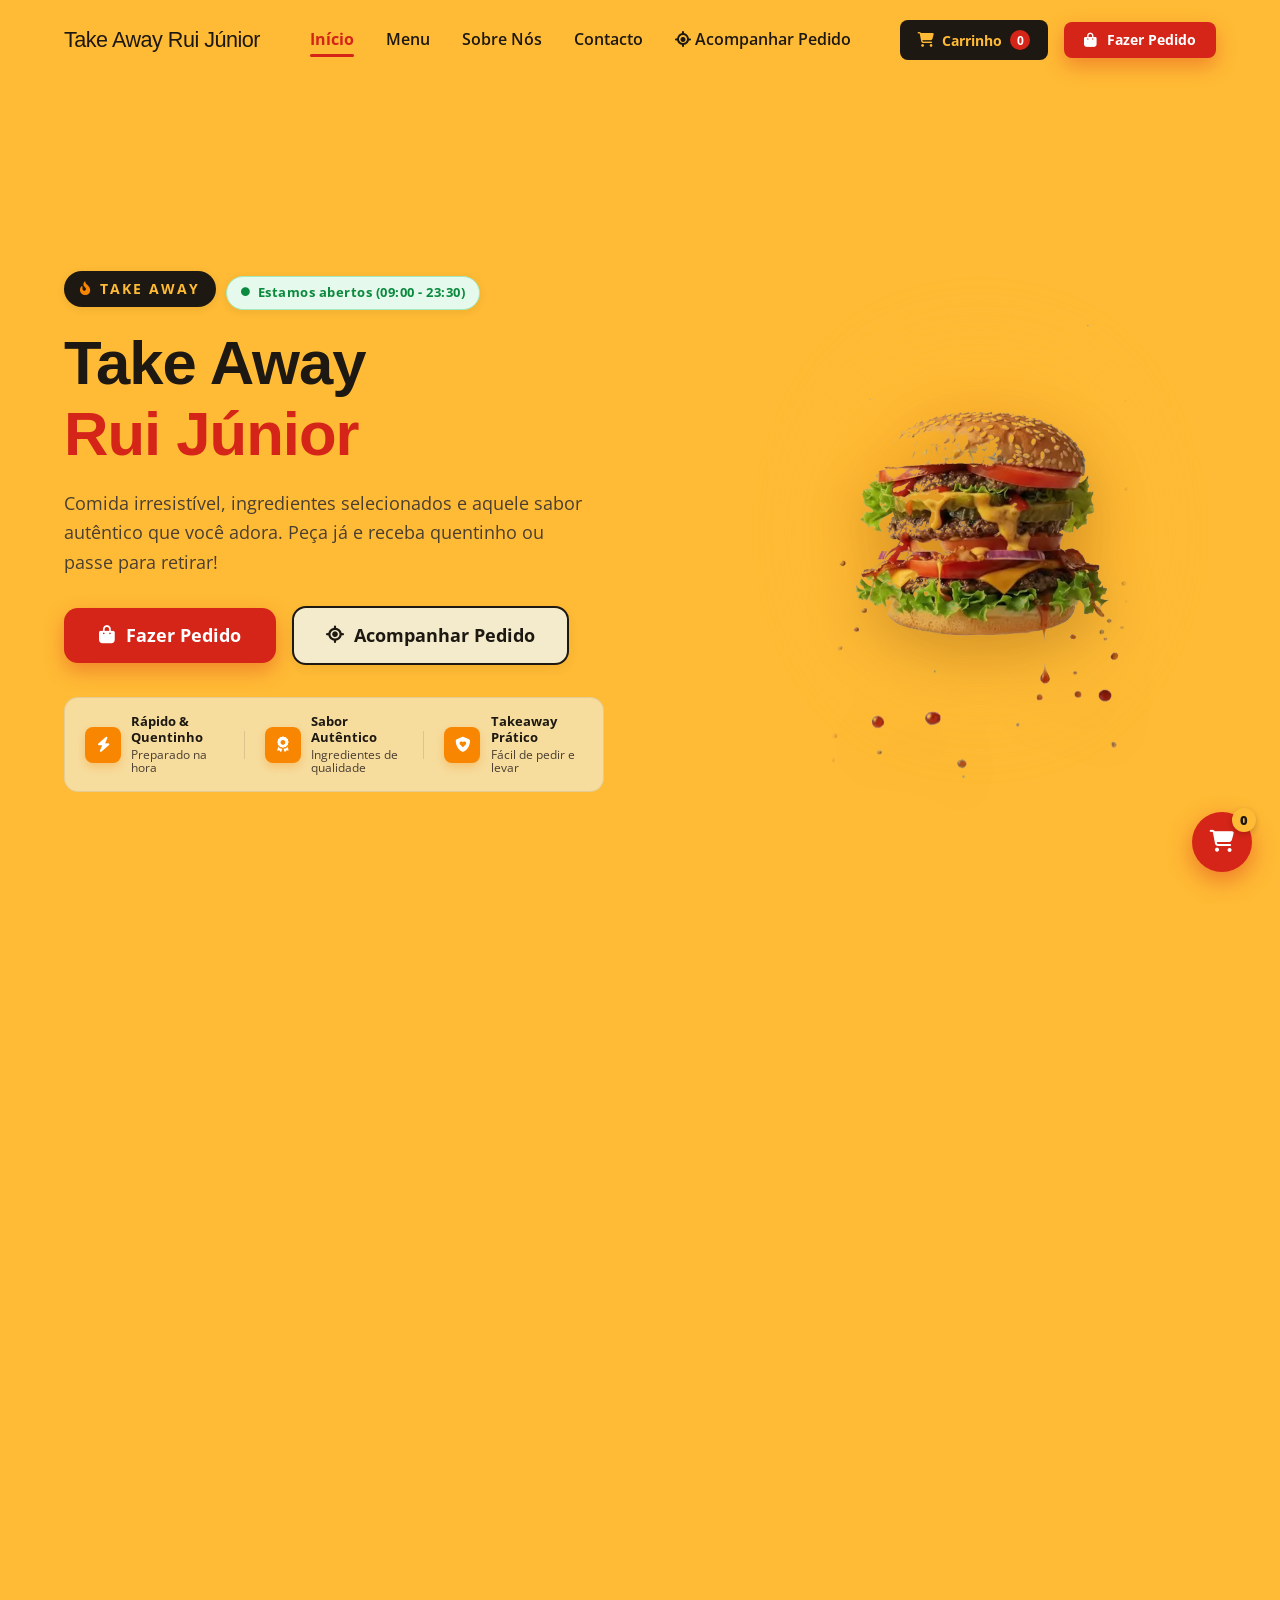
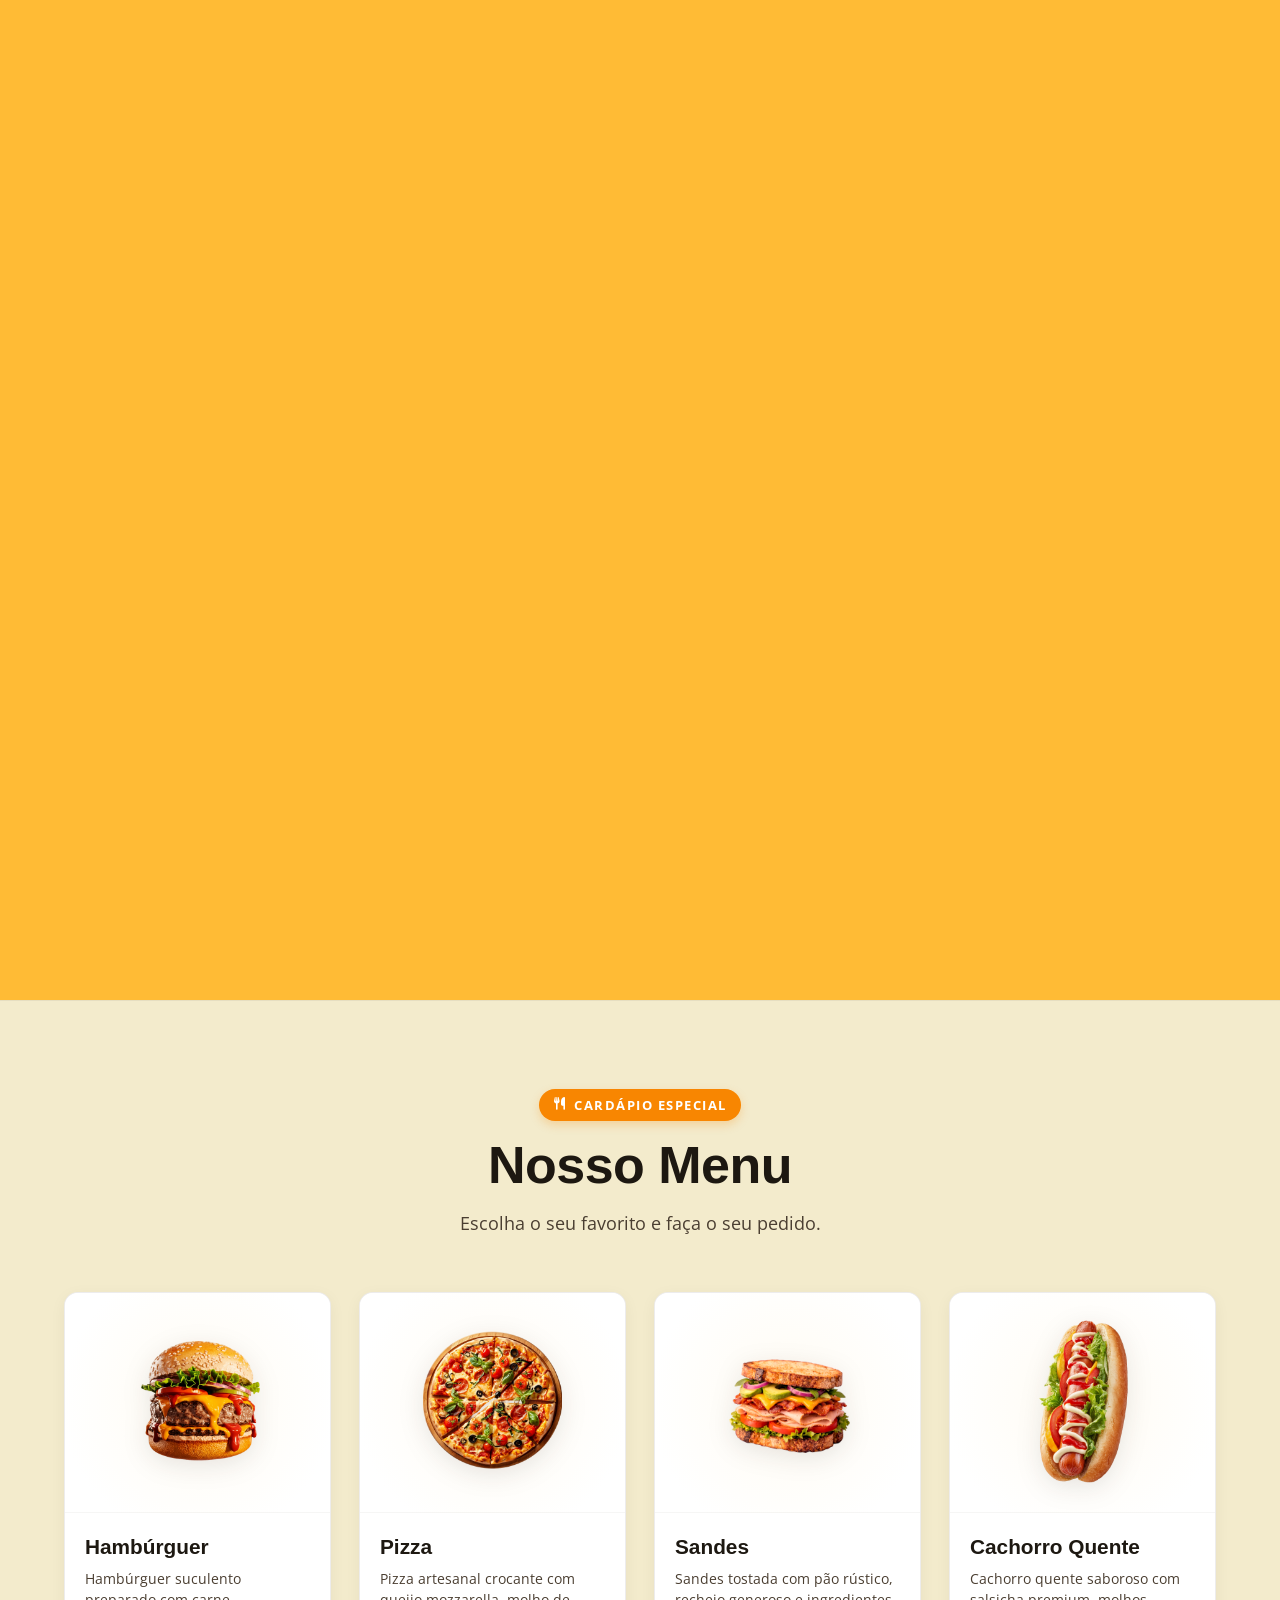
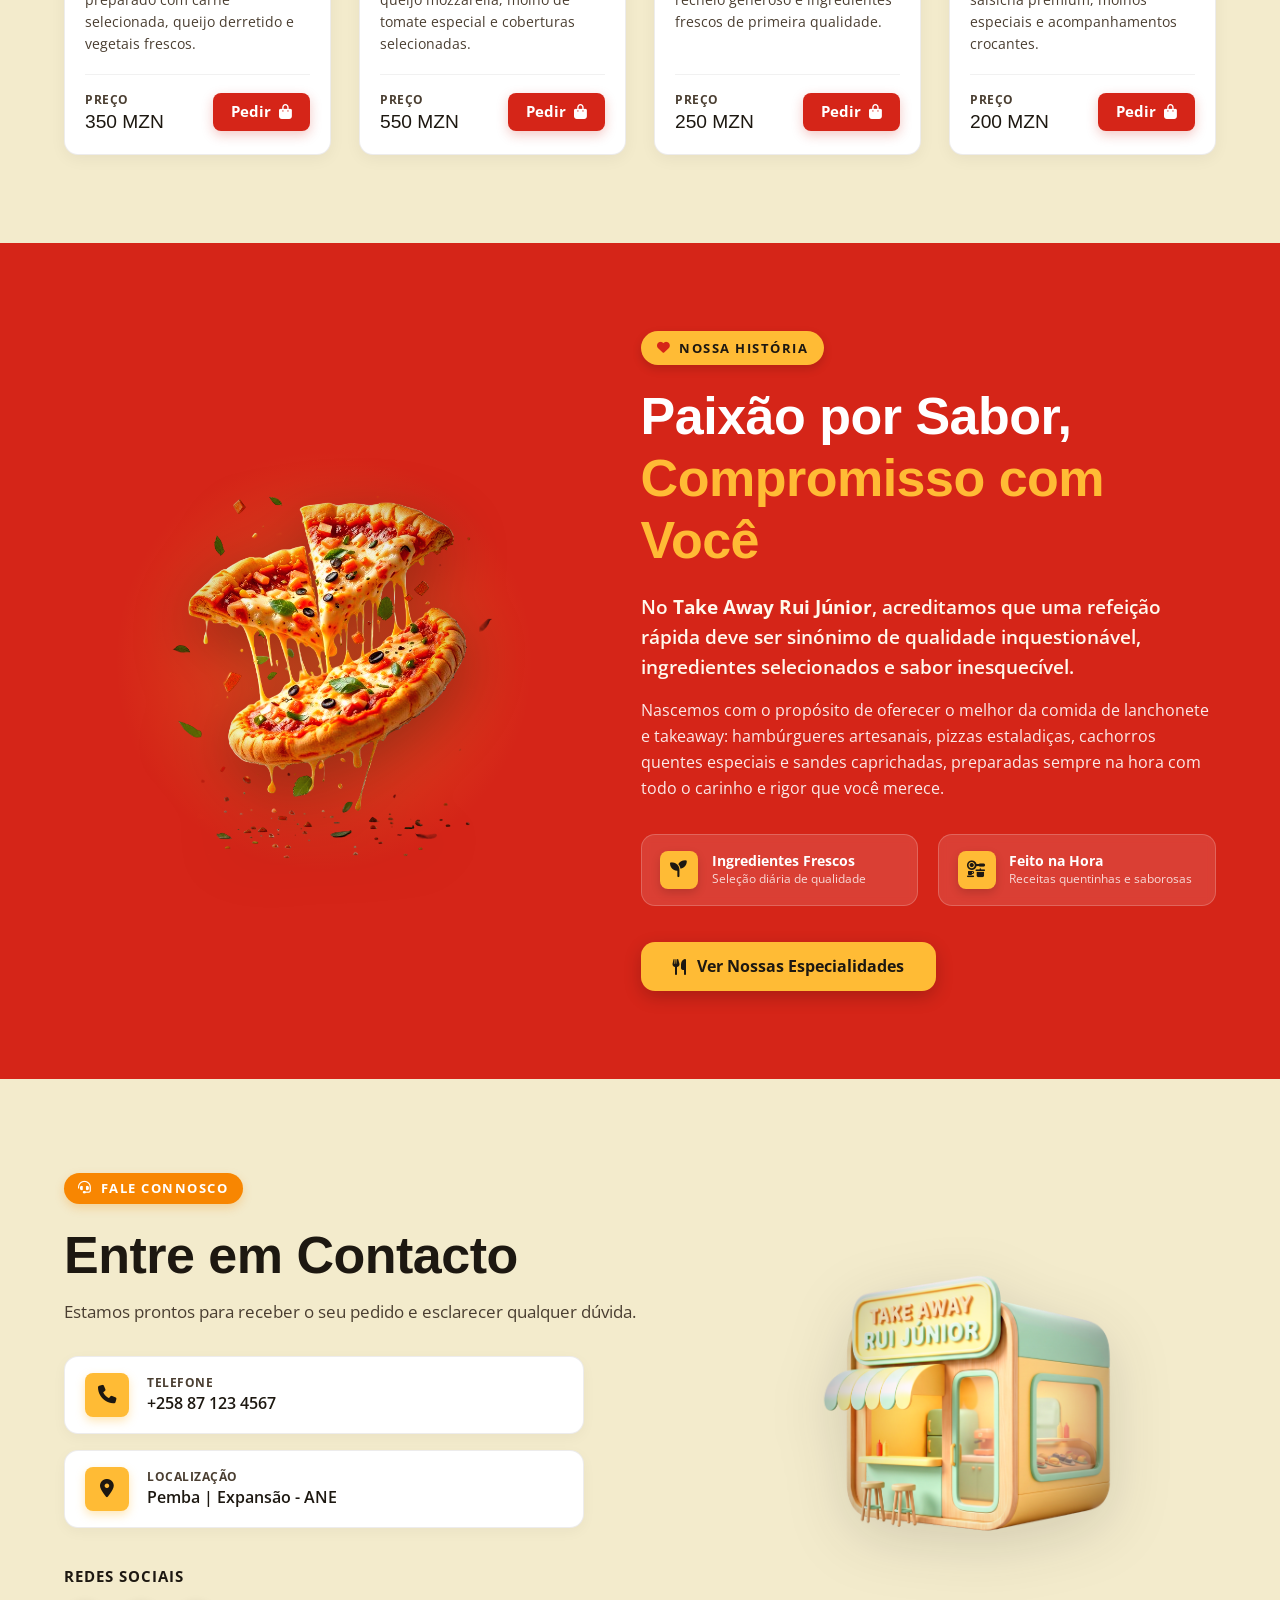
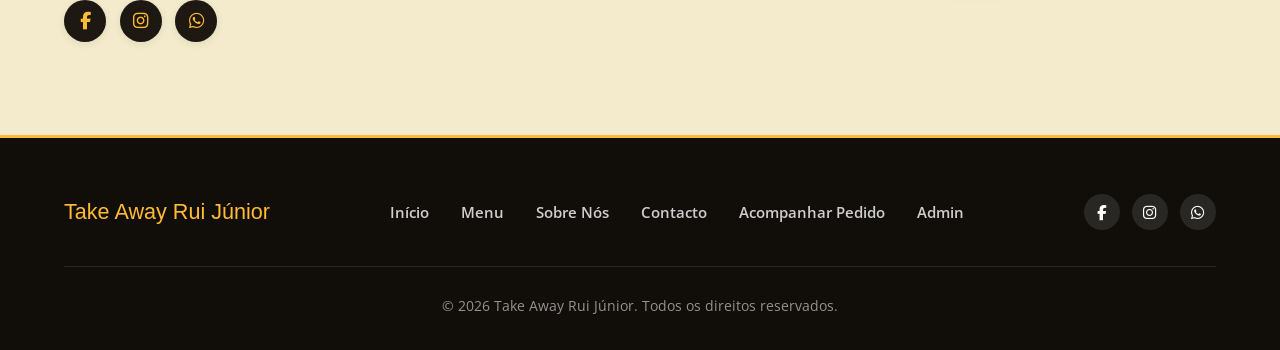
==== commit 38740933: "feat: adicionar entrega ao domicilio com geolocalizacao GPS e correcao da animacao 3D" ====
--- a/index.html
+++ b/index.html
@@ -222,16 +222,16 @@
 
           </div>
 
-          <!-- Coluna Direita: Animação Transparente Controlada por Scroll -->
+          <!-- Coluna Direita: Animação Transparente Controlada por Scroll (Sem Fundo) -->
           <div class="hero-visual">
             <div class="hero-visual-card">
               <div class="hero-glow" aria-hidden="true"></div>
               <canvas 
                 id="heroScrollCanvas" 
                 class="hero-canvas"
-                width="480" 
-                height="854"
-                aria-label="Animação interativa do Take Away Rui Júnior"
+                width="960" 
+                height="1708"
+                aria-label="Animação transparente do hambúrguer Take Away Rui Júnior em alta definição"
               ></canvas>
             </div>
           </div>
@@ -561,10 +561,57 @@
           </div>
 
           <div class="form-group">
-            <label class="form-label">Tipo de Pedido</label>
-            <div class="form-input" style="background-color: #f1ebd8; font-weight: 700; color: var(--color-dark); cursor: not-allowed;">
-              <i class="fa-solid fa-bag-shopping" style="color: var(--color-cta-red); margin-right: 0.5rem;"></i>
-              Levantamento / Takeaway no Local
+            <label class="form-label">Tipo de Pedido *</label>
+            <div class="order-type-selector">
+              <label class="order-type-option is-selected" id="optTypeTakeaway">
+                <input type="radio" name="checkoutTipoPedido" value="takeaway" checked>
+                <div class="order-type-icon"><i class="fa-solid fa-bag-shopping"></i></div>
+                <div class="order-type-info">
+                  <strong>Takeaway</strong>
+                  <span>Levantar no local</span>
+                </div>
+              </label>
+
+              <label class="order-type-option" id="optTypeDelivery">
+                <input type="radio" name="checkoutTipoPedido" value="delivery">
+                <div class="order-type-icon"><i class="fa-solid fa-motorcycle"></i></div>
+                <div class="order-type-info">
+                  <strong>Entrega</strong>
+                  <span>Ao domicílio</span>
+                </div>
+              </label>
+            </div>
+          </div>
+
+          <!-- Secção Dinâmica de Entrega ao Domicílio (Expandida se "Entrega" for selecionado) -->
+          <div class="delivery-details-card" id="deliveryDetailsCard" style="display: none;">
+            <div class="delivery-header-title">
+              <i class="fa-solid fa-location-dot"></i>
+              <span>Localização e Morada de Entrega</span>
+            </div>
+
+            <!-- Botão de Obtenção de Localização GPS -->
+            <div class="form-group" style="margin-bottom: 0.85rem;">
+              <button type="button" class="btn-location-gps" id="btnGetGpsLocation">
+                <i class="fa-solid fa-crosshairs"></i>
+                <span id="btnGpsText">Obter Minha Localização Atual (GPS)</span>
+              </button>
+              <div class="location-status-badge" id="locationStatusBadge" style="display: none;"></div>
+              <!-- Inputs ocultos para coordenadas -->
+              <input type="hidden" id="deliveryLatitude" value="">
+              <input type="hidden" id="deliveryLongitude" value="">
+            </div>
+
+            <!-- Morada / Bairro -->
+            <div class="form-group" style="margin-bottom: 0.75rem;">
+              <label class="form-label" for="deliveryAddress">Bairro / Rua / Número da Casa *</label>
+              <input type="text" class="form-input" id="deliveryAddress" placeholder="Ex: Bairro Central, Av. 24 de Julho, Prédio 12, Apto 3">
+            </div>
+
+            <!-- Ponto de Referência -->
+            <div class="form-group" style="margin-bottom: 0;">
+              <label class="form-label" for="deliveryReference">Ponto de Referência (Opcional)</label>
+              <input type="text" class="form-input" id="deliveryReference" placeholder="Ex: Próximo à bomba Petromoc / Portão azul">
             </div>
           </div>
 
@@ -638,9 +685,21 @@
             <span>Cliente: <strong id="confirmClientName">Cliente</strong></span>
             <span>Tel: <strong id="confirmClientTel">+258...</strong></span>
           </div>
+          <div style="display: flex; justify-content: space-between; margin-bottom: 0.5rem;">
+            <span>Tipo: <strong id="confirmOrderType">Takeaway</strong></span>
+            <span>Estado: <strong style="color: #0284c7;">NOVO</strong></span>
+          </div>
           <div style="display: flex; justify-content: space-between; margin-bottom: 0.75rem;">
             <span>Pagamento: <strong id="confirmPaymentMethod">M-Pesa</strong></span>
-            <span>Estado: <strong style="color: #0284c7;">NOVO</strong></span>
+          </div>
+
+          <!-- Dados de Entrega (se aplicável) -->
+          <div id="confirmDeliveryBox" style="display: none; background: #fff8eb; border: 1px dashed rgba(248, 134, 1, 0.4); border-radius: 6px; padding: 0.5rem 0.75rem; margin-bottom: 0.75rem; font-size: 0.85rem;">
+            <div style="font-weight: 700; color: #b45309; margin-bottom: 0.25rem;">
+              <i class="fa-solid fa-motorcycle"></i> Entrega ao Domicílio
+            </div>
+            <div id="confirmDeliveryAddress"></div>
+            <div id="confirmDeliveryMapsLink" style="margin-top: 0.25rem;"></div>
           </div>
           
           <div id="confirmOrderItems" style="border-top: 1px dashed rgba(29, 24, 17, 0.15); padding-top: 0.5rem;"></div>
--- a/css/style.css
+++ b/css/style.css
@@ -75,13 +75,16 @@
   -webkit-text-size-adjust: 100%;
 }
 
+html, body {
+  overflow-x: clip;
+}
+
 body {
   font-family: var(--font-body);
   color: var(--color-dark);
   background-color: var(--color-primary-yellow);
   line-height: 1.6;
   min-height: 100vh;
-  overflow-x: hidden;
   -webkit-font-smoothing: antialiased;
   -moz-osx-font-smoothing: grayscale;
 }
@@ -653,6 +656,7 @@
   align-items: center;
   position: relative;
   z-index: 1;
+  width: 100%;
 }
 
 .hero-visual-card {
@@ -666,42 +670,53 @@
 
 .hero-glow {
   position: absolute;
-  width: 90%;
-  height: 90%;
-  background: radial-gradient(circle, rgba(248, 134, 1, 0.4) 0%, rgba(255, 187, 53, 0) 70%);
+  width: 85%;
+  height: 85%;
+  background: radial-gradient(circle, rgba(248, 134, 1, 0.42) 0%, rgba(255, 187, 53, 0.15) 50%, transparent 75%);
   border-radius: 50%;
   z-index: -1;
   pointer-events: none;
+  filter: blur(15px);
+  transform: translateZ(0);
 }
 
 .hero-canvas {
   width: 100%;
   height: auto;
-  max-height: 560px;
+  max-height: 580px;
   object-fit: contain;
-  filter: drop-shadow(0 20px 30px rgba(29, 24, 17, 0.2));
   display: block;
   user-select: none;
   -webkit-user-select: none;
   pointer-events: none;
+  transition: transform var(--transition-normal);
+  filter: drop-shadow(0 20px 28px rgba(29, 24, 17, 0.18));
+}
+
+.hero-visual-card:hover .hero-canvas {
+  transform: scale(1.02);
 }
 
 /* Ajustes para telas médias (Tablets <= 1024px) */
 @media (max-width: 1024px) {
   .hero-container {
     grid-template-columns: 1.1fr 0.9fr;
-    gap: 2rem;
+    gap: 1.75rem;
   }
 
   .hero-visual-card {
-    max-width: 440px;
-  }
-}
-
-/* Ajustes Otimizados para Mobile (<= 860px) - Tamanho exato da imagem anterior */
+    max-width: 400px;
+  }
+
+  .hero-canvas {
+    max-height: 480px;
+  }
+}
+
+/* Ajustes Otimizados para Mobile (<= 860px) */
 @media (max-width: 860px) {
   .hero-scroll-wrapper {
-    height: 240vh;
+    height: 250vh;
   }
 
   .hero-section {
@@ -709,102 +724,128 @@
     top: 0;
     height: 100vh;
     height: 100dvh;
-    padding-top: calc(var(--header-height-mobile) + 0.5rem);
-    padding-bottom: 1.5rem;
+    padding-top: calc(var(--header-height-mobile) + 0.25rem);
+    padding-bottom: 1rem;
+    display: flex;
+    align-items: center;
+    justify-content: center;
   }
 
   .hero-container {
-    grid-template-columns: 1fr;
-    gap: 1.25rem;
+    display: flex;
+    flex-direction: column;
+    align-items: center;
+    justify-content: center;
+    gap: 0.65rem;
     height: 100%;
-    align-content: center;
+    width: 100%;
+    padding-left: 1rem;
+    padding-right: 1rem;
   }
 
   .hero-content {
     align-items: center;
     text-align: center;
     margin: 0 auto;
+    max-width: 100%;
   }
 
   .hero-badge-wrapper {
-    margin-bottom: 0.5rem;
+    margin-bottom: 0.35rem;
   }
 
   .hero-title {
-    font-size: 1.85rem;
-    margin-bottom: 0.5rem;
+    font-size: 1.6rem;
+    margin-bottom: 0.35rem;
+    line-height: 1.2;
   }
 
   .hero-subtitle {
-    font-size: 0.9rem;
-    margin-bottom: 1rem;
-    max-width: 100%;
+    font-size: 0.85rem;
+    margin-bottom: 0.65rem;
+    max-width: 440px;
+    line-height: 1.45;
   }
 
   .hero-cta-group {
     justify-content: center;
     margin-bottom: 0;
-    gap: 0.75rem;
+    gap: 0.6rem;
   }
 
   .btn-hero-primary,
   .btn-hero-secondary {
-    padding: 0.75rem 1.25rem;
-    font-size: 0.95rem;
+    padding: 0.65rem 1.1rem;
+    font-size: 0.88rem;
+    border-radius: var(--radius-sm);
   }
 
   .hero-features {
     display: none;
   }
 
-  /* Tamanho exato como estava a imagem anterior na hero */
   .hero-visual {
-    margin-top: 0.5rem;
+    margin-top: 0.25rem;
   }
 
   .hero-visual-card {
-    max-width: 300px;
+    max-width: 320px;
+  }
+
+  .hero-glow {
+    width: 95%;
+    height: 95%;
+    filter: blur(12px);
   }
 
   .hero-canvas {
     max-height: 38vh;
-    filter: drop-shadow(0 15px 25px rgba(29, 24, 17, 0.18));
-  }
-}
-
-  .hero-badge-wrapper {
-    margin-bottom: 0.35rem;
+    max-width: 290px;
+    filter: drop-shadow(0 14px 20px rgba(29, 24, 17, 0.16));
+  }
+}
+
+/* Ajustes para telas pequenas de smartphones (<= 480px) */
+@media (max-width: 480px) {
+  .hero-scroll-wrapper {
+    height: 240vh;
   }
 
   .hero-title {
-    font-size: 1.75rem;
-    margin-bottom: 0.4rem;
+    font-size: 1.42rem;
+    margin-bottom: 0.25rem;
   }
 
   .hero-subtitle {
-    font-size: 0.88rem;
-    margin-bottom: 0.85rem;
-    max-width: 100%;
-  }
-
-  .hero-cta-group {
-    justify-content: center;
-    margin-bottom: 0;
-    gap: 0.65rem;
+    font-size: 0.8rem;
+    margin-bottom: 0.5rem;
+    line-height: 1.4;
+  }
+
+  .hero-badge {
+    font-size: 0.75rem;
+    padding: 0.35rem 0.8rem;
+  }
+
+  .store-status-badge {
+    font-size: 0.75rem;
+    padding: 0.35rem 0.8rem;
   }
 
   .btn-hero-primary,
   .btn-hero-secondary {
-    padding: 0.65rem 1.15rem;
-    font-size: 0.9rem;
-  }
-
-  .hero-features {
-    display: none; /* Mantém a tela limpa e fluida no smartphone */
-  }
-
-  .hero-visual-spacer {
-    display: none;
+    padding: 0.55rem 0.95rem;
+    font-size: 0.82rem;
+  }
+
+  .hero-visual-card {
+    max-width: 260px;
+  }
+
+  .hero-canvas {
+    max-height: 34vh;
+    max-width: 240px;
+    filter: drop-shadow(0 10px 16px rgba(29, 24, 17, 0.14));
   }
 }
 
@@ -2357,6 +2398,206 @@
   color: var(--color-cta-red);
 }
 
+/* Seletor de Tipo de Pedido (Takeaway vs Entrega) */
+.order-type-selector {
+  display: grid;
+  grid-template-columns: 1fr 1fr;
+  gap: 0.75rem;
+}
+
+.order-type-option {
+  border: 2px solid rgba(29, 24, 17, 0.12);
+  border-radius: var(--radius-sm);
+  padding: 0.75rem 0.85rem;
+  cursor: pointer;
+  display: flex;
+  align-items: center;
+  gap: 0.75rem;
+  background-color: var(--color-white);
+  transition: all var(--transition-fast);
+}
+
+.order-type-option input[type="radio"] {
+  display: none;
+}
+
+.order-type-option:hover {
+  border-color: rgba(213, 37, 24, 0.4);
+  background-color: #fffcf8;
+}
+
+.order-type-option.is-selected,
+.order-type-option:has(input:checked) {
+  border-color: var(--color-cta-red);
+  background-color: rgba(213, 37, 24, 0.06);
+  box-shadow: 0 4px 12px rgba(213, 37, 24, 0.12);
+}
+
+.order-type-icon {
+  width: 38px;
+  height: 38px;
+  min-width: 38px;
+  border-radius: 50%;
+  background-color: #f1ebd8;
+  color: var(--color-dark);
+  display: flex;
+  align-items: center;
+  justify-content: center;
+  font-size: 1.1rem;
+  transition: all var(--transition-fast);
+}
+
+.order-type-option.is-selected .order-type-icon,
+.order-type-option:has(input:checked) .order-type-icon {
+  background-color: var(--color-cta-red);
+  color: var(--color-white);
+}
+
+.order-type-info {
+  display: flex;
+  flex-direction: column;
+}
+
+.order-type-info strong {
+  font-size: 0.95rem;
+  color: var(--color-dark);
+  line-height: 1.2;
+}
+
+.order-type-info span {
+  font-size: 0.76rem;
+  color: var(--color-dark-subtle);
+}
+
+/* Caixa de Detalhes da Entrega ao Domicílio */
+.delivery-details-card {
+  background-color: #fff8eb;
+  border: 1.5px solid rgba(248, 134, 1, 0.35);
+  border-radius: var(--radius-sm);
+  padding: 1.15rem;
+  margin-bottom: 1.25rem;
+  animation: deliveryFadeIn 0.3s cubic-bezier(0.16, 1, 0.3, 1);
+}
+
+@keyframes deliveryFadeIn {
+  from {
+    opacity: 0;
+    transform: translateY(-8px);
+  }
+  to {
+    opacity: 1;
+    transform: translateY(0);
+  }
+}
+
+.delivery-header-title {
+  display: flex;
+  align-items: center;
+  gap: 0.5rem;
+  font-weight: 700;
+  font-size: 0.95rem;
+  color: #b45309;
+  margin-bottom: 0.9rem;
+}
+
+/* Botão de Localização GPS */
+.btn-location-gps {
+  width: 100%;
+  padding: 0.75rem 1rem;
+  border: none;
+  border-radius: var(--radius-sm);
+  background: linear-gradient(135deg, #059669 0%, #10b981 100%);
+  color: #ffffff;
+  font-family: var(--font-body);
+  font-size: 0.88rem;
+  font-weight: 700;
+  cursor: pointer;
+  display: flex;
+  align-items: center;
+  justify-content: center;
+  gap: 0.5rem;
+  box-shadow: 0 4px 12px rgba(16, 185, 129, 0.25);
+  transition: all var(--transition-fast);
+}
+
+.btn-location-gps:hover:not(:disabled) {
+  transform: translateY(-1px);
+  box-shadow: 0 6px 16px rgba(16, 185, 129, 0.35);
+  filter: brightness(1.05);
+}
+
+.btn-location-gps:active:not(:disabled) {
+  transform: translateY(1px);
+}
+
+.btn-location-gps:disabled {
+  opacity: 0.75;
+  cursor: wait;
+}
+
+.btn-location-gps.is-captured {
+  background: linear-gradient(135deg, #047857 0%, #059669 100%);
+  box-shadow: 0 2px 8px rgba(4, 120, 87, 0.2);
+}
+
+.location-status-badge {
+  margin-top: 0.5rem;
+  padding: 0.5rem 0.75rem;
+  border-radius: 6px;
+  font-size: 0.8rem;
+  line-height: 1.4;
+}
+
+.location-status-badge.status-success {
+  background-color: #d1fae5;
+  color: #065f46;
+  border: 1px solid #a7f3d0;
+}
+
+.location-status-badge.status-warning {
+  background-color: #fef3c7;
+  color: #92400e;
+  border: 1px solid #fde68a;
+}
+
+.location-status-badge a {
+  color: #047857;
+  font-weight: 700;
+  text-decoration: underline;
+  margin-left: 0.35rem;
+  display: inline-flex;
+  align-items: center;
+  gap: 0.25rem;
+}
+
+/* Links e textos de entrega no rastreamento e confirmação */
+.tracking-delivery-info {
+  border-top: 1px dashed rgba(29, 24, 17, 0.1);
+  padding-top: 0.5rem;
+}
+
+.tracking-subtext {
+  font-size: 0.8rem;
+  color: var(--color-dark-subtle);
+  font-weight: normal;
+  margin-top: 0.15rem;
+}
+
+.tracking-maps-link {
+  display: inline-flex;
+  align-items: center;
+  gap: 0.35rem;
+  font-size: 0.8rem;
+  color: #059669;
+  font-weight: 700;
+  margin-top: 0.25rem;
+  text-decoration: none;
+}
+
+.tracking-maps-link:hover {
+  text-decoration: underline;
+}
+
 .checkout-summary-box {
   background-color: var(--color-cream);
   border-radius: var(--radius-md);
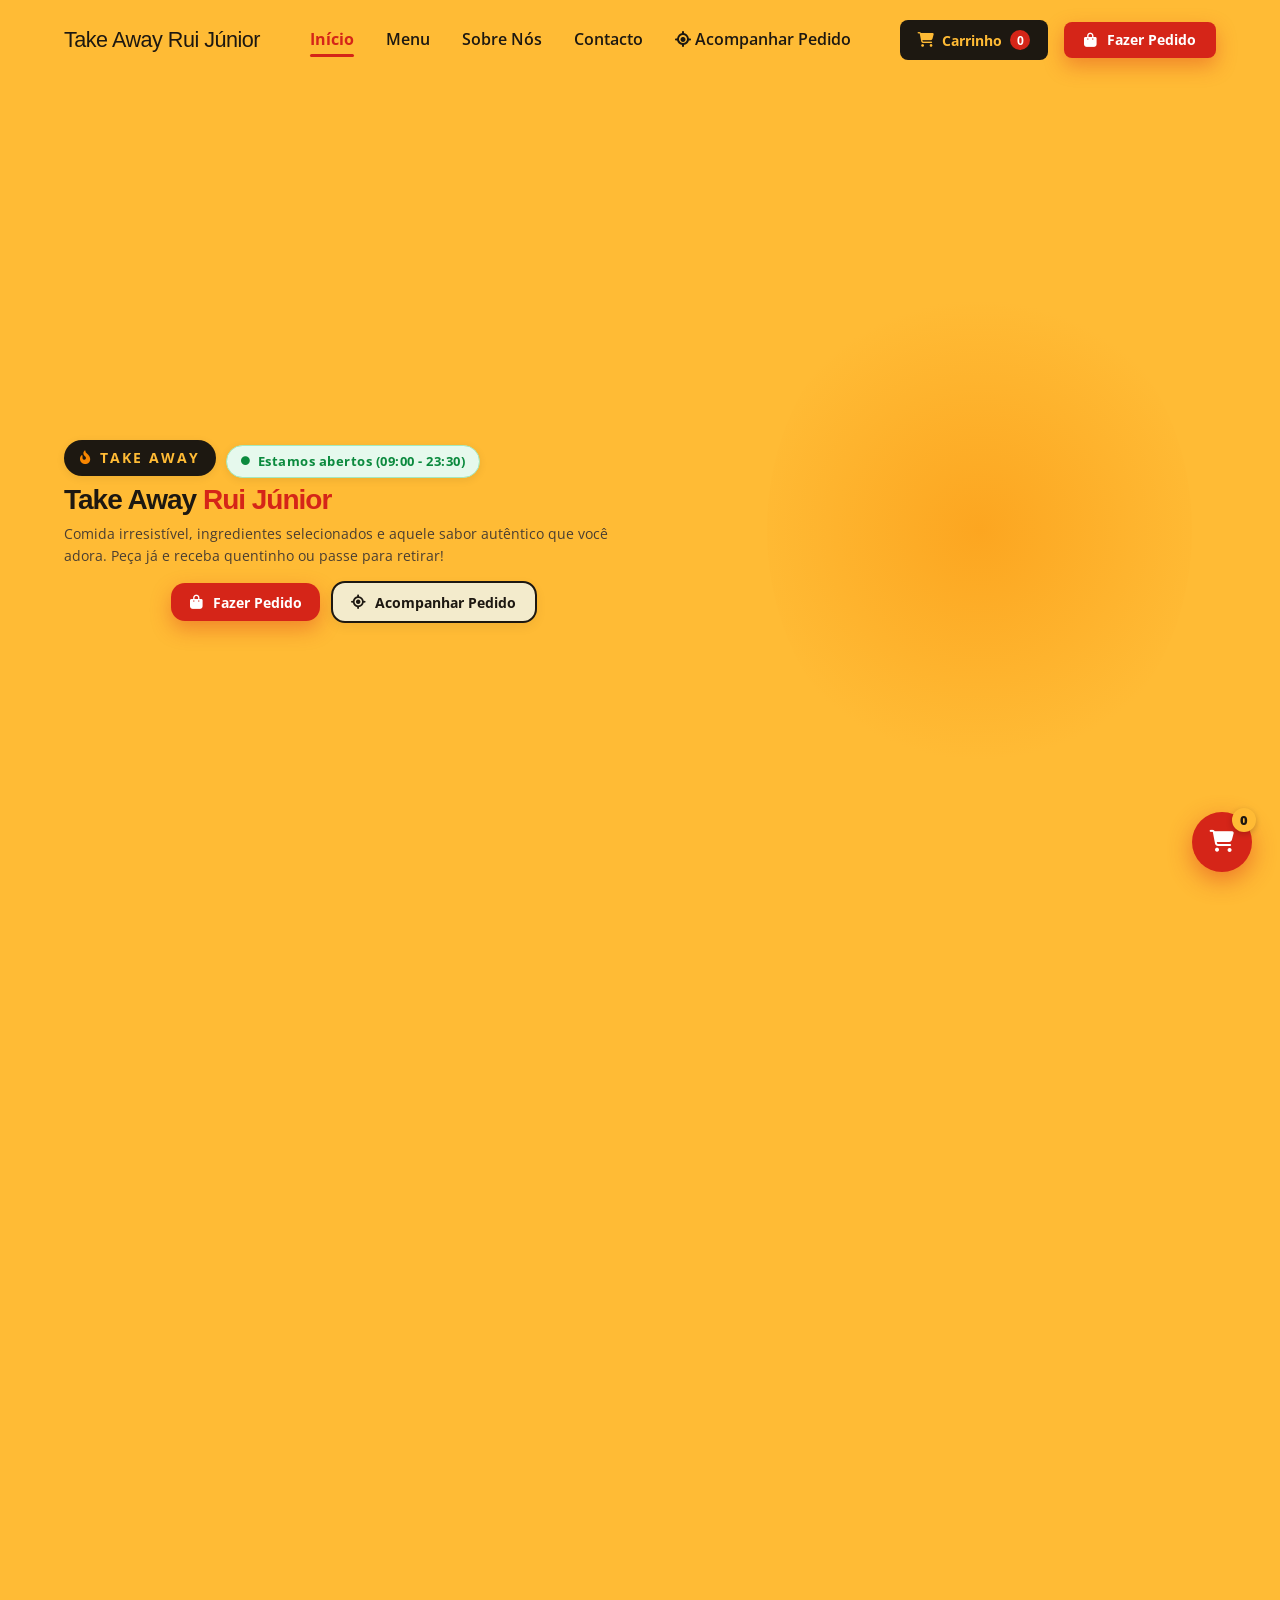
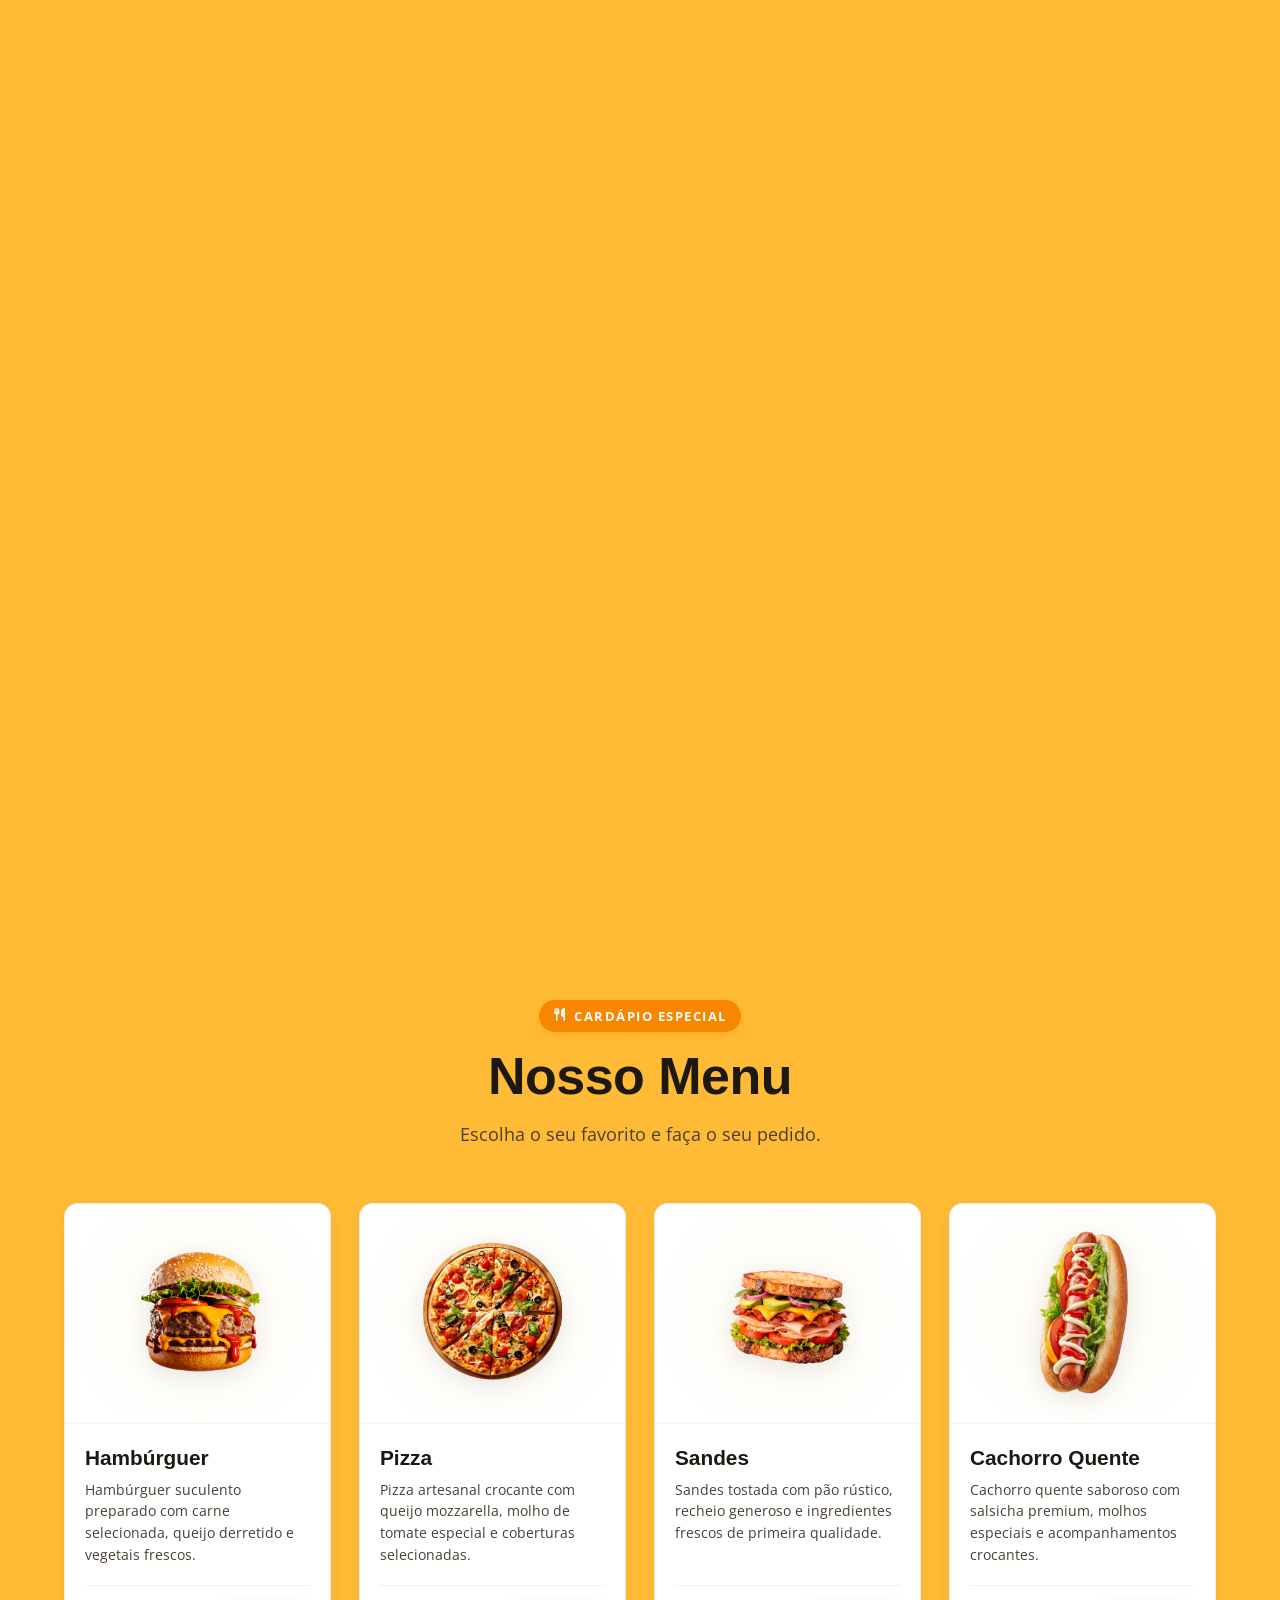
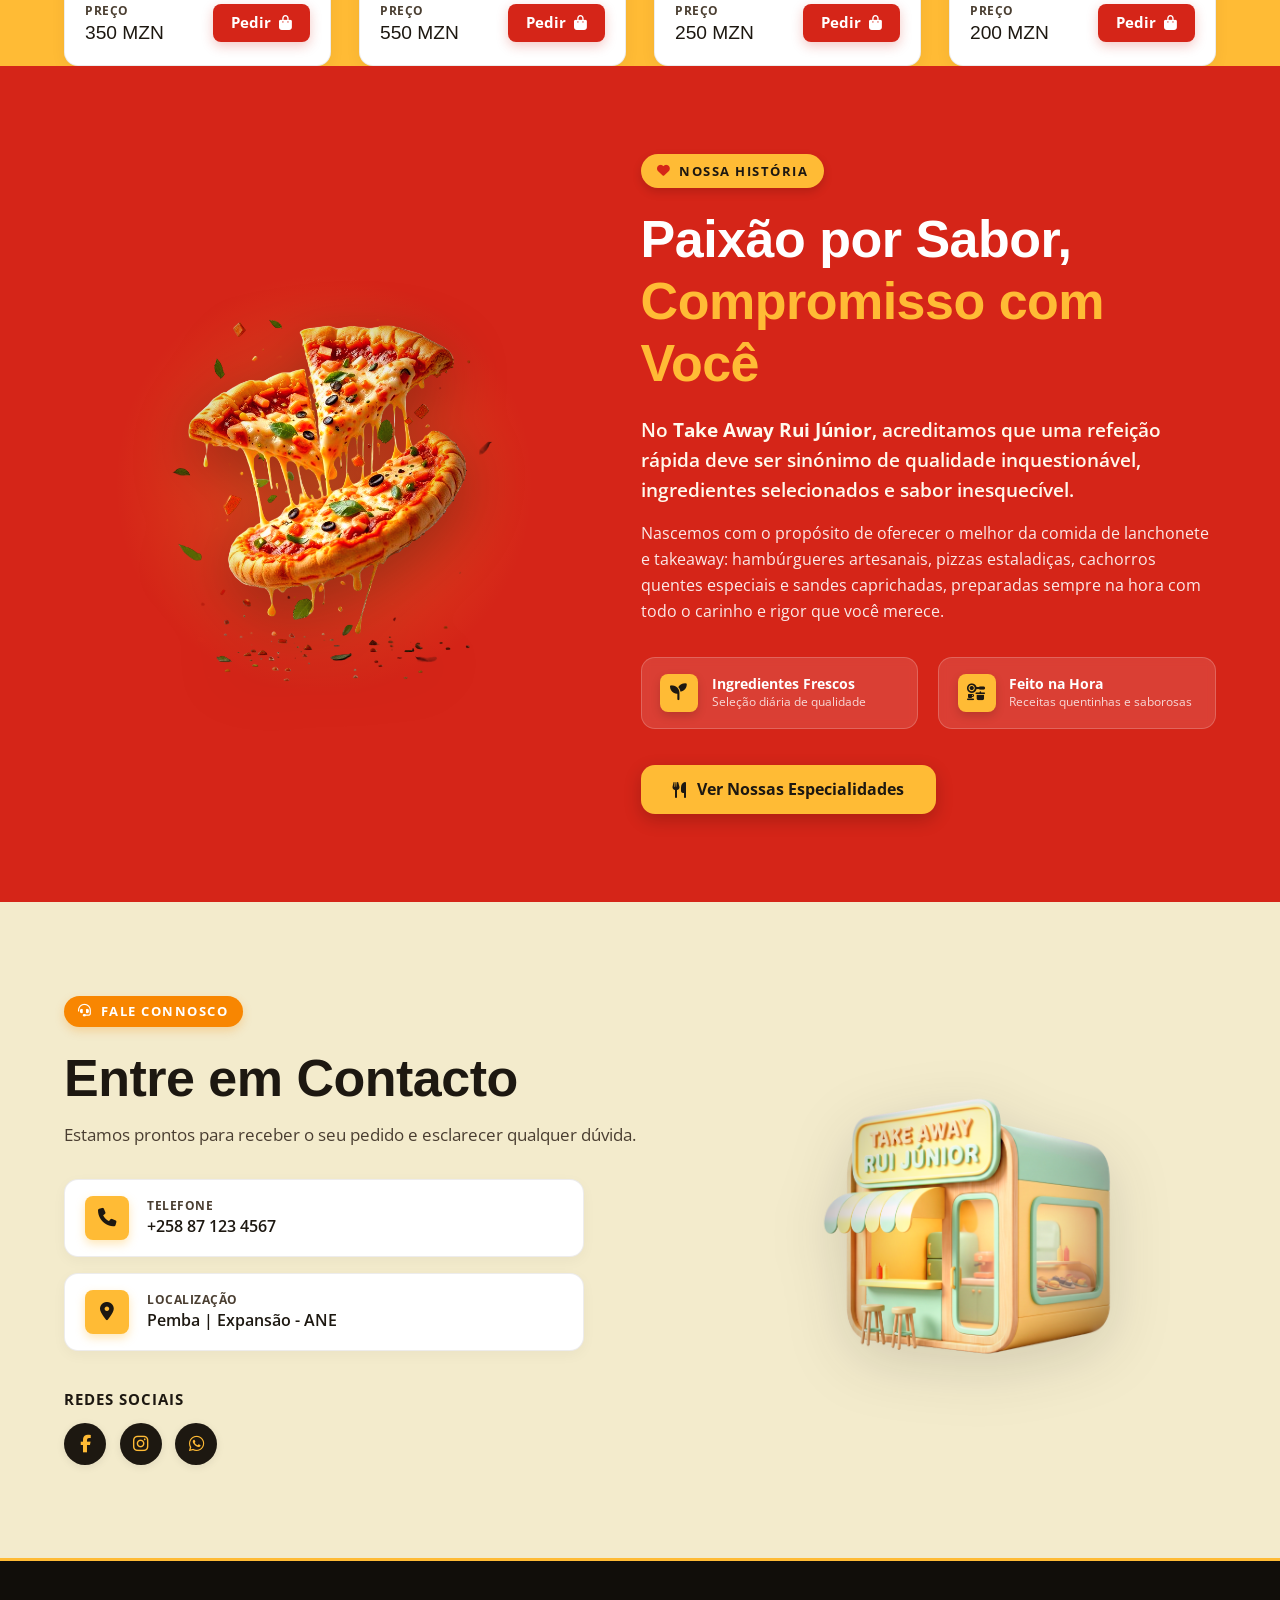
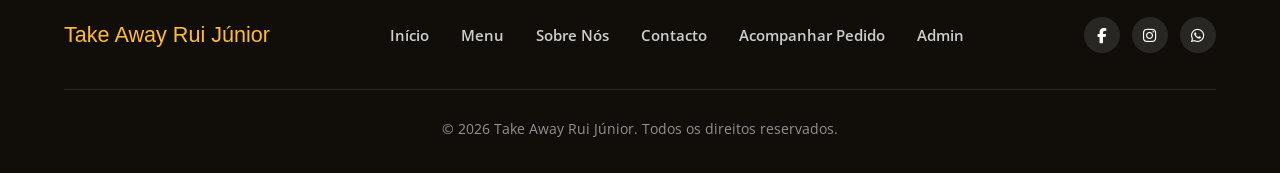
==== commit 0d140833: "feat: initial commit for Take Away Rui Júnior web application - Frontend responsivo com vitrine inte" ====
--- a/index.html
+++ b/index.html
@@ -222,16 +222,16 @@
 
           </div>
 
-          <!-- Coluna Direita: Animação Transparente Controlada por Scroll (Sem Fundo) -->
+          <!-- Coluna Direita: Animação Transparente Controlada por Scroll -->
           <div class="hero-visual">
             <div class="hero-visual-card">
               <div class="hero-glow" aria-hidden="true"></div>
               <canvas 
                 id="heroScrollCanvas" 
                 class="hero-canvas"
-                width="960" 
-                height="1708"
-                aria-label="Animação transparente do hambúrguer Take Away Rui Júnior em alta definição"
+                width="480" 
+                height="854"
+                aria-label="Animação interativa do Take Away Rui Júnior"
               ></canvas>
             </div>
           </div>
@@ -561,57 +561,10 @@
           </div>
 
           <div class="form-group">
-            <label class="form-label">Tipo de Pedido *</label>
-            <div class="order-type-selector">
-              <label class="order-type-option is-selected" id="optTypeTakeaway">
-                <input type="radio" name="checkoutTipoPedido" value="takeaway" checked>
-                <div class="order-type-icon"><i class="fa-solid fa-bag-shopping"></i></div>
-                <div class="order-type-info">
-                  <strong>Takeaway</strong>
-                  <span>Levantar no local</span>
-                </div>
-              </label>
-
-              <label class="order-type-option" id="optTypeDelivery">
-                <input type="radio" name="checkoutTipoPedido" value="delivery">
-                <div class="order-type-icon"><i class="fa-solid fa-motorcycle"></i></div>
-                <div class="order-type-info">
-                  <strong>Entrega</strong>
-                  <span>Ao domicílio</span>
-                </div>
-              </label>
-            </div>
-          </div>
-
-          <!-- Secção Dinâmica de Entrega ao Domicílio (Expandida se "Entrega" for selecionado) -->
-          <div class="delivery-details-card" id="deliveryDetailsCard" style="display: none;">
-            <div class="delivery-header-title">
-              <i class="fa-solid fa-location-dot"></i>
-              <span>Localização e Morada de Entrega</span>
-            </div>
-
-            <!-- Botão de Obtenção de Localização GPS -->
-            <div class="form-group" style="margin-bottom: 0.85rem;">
-              <button type="button" class="btn-location-gps" id="btnGetGpsLocation">
-                <i class="fa-solid fa-crosshairs"></i>
-                <span id="btnGpsText">Obter Minha Localização Atual (GPS)</span>
-              </button>
-              <div class="location-status-badge" id="locationStatusBadge" style="display: none;"></div>
-              <!-- Inputs ocultos para coordenadas -->
-              <input type="hidden" id="deliveryLatitude" value="">
-              <input type="hidden" id="deliveryLongitude" value="">
-            </div>
-
-            <!-- Morada / Bairro -->
-            <div class="form-group" style="margin-bottom: 0.75rem;">
-              <label class="form-label" for="deliveryAddress">Bairro / Rua / Número da Casa *</label>
-              <input type="text" class="form-input" id="deliveryAddress" placeholder="Ex: Bairro Central, Av. 24 de Julho, Prédio 12, Apto 3">
-            </div>
-
-            <!-- Ponto de Referência -->
-            <div class="form-group" style="margin-bottom: 0;">
-              <label class="form-label" for="deliveryReference">Ponto de Referência (Opcional)</label>
-              <input type="text" class="form-input" id="deliveryReference" placeholder="Ex: Próximo à bomba Petromoc / Portão azul">
+            <label class="form-label">Tipo de Pedido</label>
+            <div class="form-input" style="background-color: #f1ebd8; font-weight: 700; color: var(--color-dark); cursor: not-allowed;">
+              <i class="fa-solid fa-bag-shopping" style="color: var(--color-cta-red); margin-right: 0.5rem;"></i>
+              Levantamento / Takeaway no Local
             </div>
           </div>
 
@@ -685,21 +638,9 @@
             <span>Cliente: <strong id="confirmClientName">Cliente</strong></span>
             <span>Tel: <strong id="confirmClientTel">+258...</strong></span>
           </div>
-          <div style="display: flex; justify-content: space-between; margin-bottom: 0.5rem;">
-            <span>Tipo: <strong id="confirmOrderType">Takeaway</strong></span>
-            <span>Estado: <strong style="color: #0284c7;">NOVO</strong></span>
-          </div>
           <div style="display: flex; justify-content: space-between; margin-bottom: 0.75rem;">
             <span>Pagamento: <strong id="confirmPaymentMethod">M-Pesa</strong></span>
-          </div>
-
-          <!-- Dados de Entrega (se aplicável) -->
-          <div id="confirmDeliveryBox" style="display: none; background: #fff8eb; border: 1px dashed rgba(248, 134, 1, 0.4); border-radius: 6px; padding: 0.5rem 0.75rem; margin-bottom: 0.75rem; font-size: 0.85rem;">
-            <div style="font-weight: 700; color: #b45309; margin-bottom: 0.25rem;">
-              <i class="fa-solid fa-motorcycle"></i> Entrega ao Domicílio
-            </div>
-            <div id="confirmDeliveryAddress"></div>
-            <div id="confirmDeliveryMapsLink" style="margin-top: 0.25rem;"></div>
+            <span>Estado: <strong style="color: #0284c7;">NOVO</strong></span>
           </div>
           
           <div id="confirmOrderItems" style="border-top: 1px dashed rgba(29, 24, 17, 0.15); padding-top: 0.5rem;"></div>
--- a/css/style.css
+++ b/css/style.css
@@ -75,16 +75,13 @@
   -webkit-text-size-adjust: 100%;
 }
 
-html, body {
-  overflow-x: clip;
-}
-
 body {
   font-family: var(--font-body);
   color: var(--color-dark);
   background-color: var(--color-primary-yellow);
   line-height: 1.6;
   min-height: 100vh;
+  overflow-x: hidden;
   -webkit-font-smoothing: antialiased;
   -moz-osx-font-smoothing: grayscale;
 }
@@ -656,7 +653,6 @@
   align-items: center;
   position: relative;
   z-index: 1;
-  width: 100%;
 }
 
 .hero-visual-card {
@@ -670,53 +666,42 @@
 
 .hero-glow {
   position: absolute;
-  width: 85%;
-  height: 85%;
-  background: radial-gradient(circle, rgba(248, 134, 1, 0.42) 0%, rgba(255, 187, 53, 0.15) 50%, transparent 75%);
+  width: 90%;
+  height: 90%;
+  background: radial-gradient(circle, rgba(248, 134, 1, 0.4) 0%, rgba(255, 187, 53, 0) 70%);
   border-radius: 50%;
   z-index: -1;
   pointer-events: none;
-  filter: blur(15px);
-  transform: translateZ(0);
 }
 
 .hero-canvas {
   width: 100%;
   height: auto;
-  max-height: 580px;
+  max-height: 560px;
   object-fit: contain;
+  filter: drop-shadow(0 20px 30px rgba(29, 24, 17, 0.2));
   display: block;
   user-select: none;
   -webkit-user-select: none;
   pointer-events: none;
-  transition: transform var(--transition-normal);
-  filter: drop-shadow(0 20px 28px rgba(29, 24, 17, 0.18));
-}
-
-.hero-visual-card:hover .hero-canvas {
-  transform: scale(1.02);
 }
 
 /* Ajustes para telas médias (Tablets <= 1024px) */
 @media (max-width: 1024px) {
   .hero-container {
     grid-template-columns: 1.1fr 0.9fr;
-    gap: 1.75rem;
+    gap: 2rem;
   }
 
   .hero-visual-card {
-    max-width: 400px;
-  }
-
-  .hero-canvas {
-    max-height: 480px;
-  }
-}
-
-/* Ajustes Otimizados para Mobile (<= 860px) */
+    max-width: 440px;
+  }
+}
+
+/* Ajustes Otimizados para Mobile (<= 860px) - Tamanho exato da imagem anterior */
 @media (max-width: 860px) {
   .hero-scroll-wrapper {
-    height: 250vh;
+    height: 240vh;
   }
 
   .hero-section {
@@ -724,128 +709,102 @@
     top: 0;
     height: 100vh;
     height: 100dvh;
-    padding-top: calc(var(--header-height-mobile) + 0.25rem);
-    padding-bottom: 1rem;
-    display: flex;
-    align-items: center;
-    justify-content: center;
+    padding-top: calc(var(--header-height-mobile) + 0.5rem);
+    padding-bottom: 1.5rem;
   }
 
   .hero-container {
-    display: flex;
-    flex-direction: column;
-    align-items: center;
-    justify-content: center;
-    gap: 0.65rem;
+    grid-template-columns: 1fr;
+    gap: 1.25rem;
     height: 100%;
-    width: 100%;
-    padding-left: 1rem;
-    padding-right: 1rem;
+    align-content: center;
   }
 
   .hero-content {
     align-items: center;
     text-align: center;
     margin: 0 auto;
+  }
+
+  .hero-badge-wrapper {
+    margin-bottom: 0.5rem;
+  }
+
+  .hero-title {
+    font-size: 1.85rem;
+    margin-bottom: 0.5rem;
+  }
+
+  .hero-subtitle {
+    font-size: 0.9rem;
+    margin-bottom: 1rem;
     max-width: 100%;
-  }
-
-  .hero-badge-wrapper {
-    margin-bottom: 0.35rem;
-  }
-
-  .hero-title {
-    font-size: 1.6rem;
-    margin-bottom: 0.35rem;
-    line-height: 1.2;
-  }
-
-  .hero-subtitle {
-    font-size: 0.85rem;
-    margin-bottom: 0.65rem;
-    max-width: 440px;
-    line-height: 1.45;
   }
 
   .hero-cta-group {
     justify-content: center;
     margin-bottom: 0;
-    gap: 0.6rem;
+    gap: 0.75rem;
   }
 
   .btn-hero-primary,
   .btn-hero-secondary {
-    padding: 0.65rem 1.1rem;
-    font-size: 0.88rem;
-    border-radius: var(--radius-sm);
+    padding: 0.75rem 1.25rem;
+    font-size: 0.95rem;
   }
 
   .hero-features {
     display: none;
   }
 
+  /* Tamanho exato como estava a imagem anterior na hero */
   .hero-visual {
-    margin-top: 0.25rem;
+    margin-top: 0.5rem;
   }
 
   .hero-visual-card {
-    max-width: 320px;
-  }
-
-  .hero-glow {
-    width: 95%;
-    height: 95%;
-    filter: blur(12px);
+    max-width: 300px;
   }
 
   .hero-canvas {
     max-height: 38vh;
-    max-width: 290px;
-    filter: drop-shadow(0 14px 20px rgba(29, 24, 17, 0.16));
-  }
-}
-
-/* Ajustes para telas pequenas de smartphones (<= 480px) */
-@media (max-width: 480px) {
-  .hero-scroll-wrapper {
-    height: 240vh;
+    filter: drop-shadow(0 15px 25px rgba(29, 24, 17, 0.18));
+  }
+}
+
+  .hero-badge-wrapper {
+    margin-bottom: 0.35rem;
   }
 
   .hero-title {
-    font-size: 1.42rem;
-    margin-bottom: 0.25rem;
+    font-size: 1.75rem;
+    margin-bottom: 0.4rem;
   }
 
   .hero-subtitle {
-    font-size: 0.8rem;
-    margin-bottom: 0.5rem;
-    line-height: 1.4;
-  }
-
-  .hero-badge {
-    font-size: 0.75rem;
-    padding: 0.35rem 0.8rem;
-  }
-
-  .store-status-badge {
-    font-size: 0.75rem;
-    padding: 0.35rem 0.8rem;
+    font-size: 0.88rem;
+    margin-bottom: 0.85rem;
+    max-width: 100%;
+  }
+
+  .hero-cta-group {
+    justify-content: center;
+    margin-bottom: 0;
+    gap: 0.65rem;
   }
 
   .btn-hero-primary,
   .btn-hero-secondary {
-    padding: 0.55rem 0.95rem;
-    font-size: 0.82rem;
-  }
-
-  .hero-visual-card {
-    max-width: 260px;
-  }
-
-  .hero-canvas {
-    max-height: 34vh;
-    max-width: 240px;
-    filter: drop-shadow(0 10px 16px rgba(29, 24, 17, 0.14));
+    padding: 0.65rem 1.15rem;
+    font-size: 0.9rem;
+  }
+
+  .hero-features {
+    display: none; /* Mantém a tela limpa e fluida no smartphone */
+  }
+
+  .hero-visual-spacer {
+    display: none;
   }
 }
 
@@ -2398,206 +2357,6 @@
   color: var(--color-cta-red);
 }
 
-/* Seletor de Tipo de Pedido (Takeaway vs Entrega) */
-.order-type-selector {
-  display: grid;
-  grid-template-columns: 1fr 1fr;
-  gap: 0.75rem;
-}
-
-.order-type-option {
-  border: 2px solid rgba(29, 24, 17, 0.12);
-  border-radius: var(--radius-sm);
-  padding: 0.75rem 0.85rem;
-  cursor: pointer;
-  display: flex;
-  align-items: center;
-  gap: 0.75rem;
-  background-color: var(--color-white);
-  transition: all var(--transition-fast);
-}
-
-.order-type-option input[type="radio"] {
-  display: none;
-}
-
-.order-type-option:hover {
-  border-color: rgba(213, 37, 24, 0.4);
-  background-color: #fffcf8;
-}
-
-.order-type-option.is-selected,
-.order-type-option:has(input:checked) {
-  border-color: var(--color-cta-red);
-  background-color: rgba(213, 37, 24, 0.06);
-  box-shadow: 0 4px 12px rgba(213, 37, 24, 0.12);
-}
-
-.order-type-icon {
-  width: 38px;
-  height: 38px;
-  min-width: 38px;
-  border-radius: 50%;
-  background-color: #f1ebd8;
-  color: var(--color-dark);
-  display: flex;
-  align-items: center;
-  justify-content: center;
-  font-size: 1.1rem;
-  transition: all var(--transition-fast);
-}
-
-.order-type-option.is-selected .order-type-icon,
-.order-type-option:has(input:checked) .order-type-icon {
-  background-color: var(--color-cta-red);
-  color: var(--color-white);
-}
-
-.order-type-info {
-  display: flex;
-  flex-direction: column;
-}
-
-.order-type-info strong {
-  font-size: 0.95rem;
-  color: var(--color-dark);
-  line-height: 1.2;
-}
-
-.order-type-info span {
-  font-size: 0.76rem;
-  color: var(--color-dark-subtle);
-}
-
-/* Caixa de Detalhes da Entrega ao Domicílio */
-.delivery-details-card {
-  background-color: #fff8eb;
-  border: 1.5px solid rgba(248, 134, 1, 0.35);
-  border-radius: var(--radius-sm);
-  padding: 1.15rem;
-  margin-bottom: 1.25rem;
-  animation: deliveryFadeIn 0.3s cubic-bezier(0.16, 1, 0.3, 1);
-}
-
-@keyframes deliveryFadeIn {
-  from {
-    opacity: 0;
-    transform: translateY(-8px);
-  }
-  to {
-    opacity: 1;
-    transform: translateY(0);
-  }
-}
-
-.delivery-header-title {
-  display: flex;
-  align-items: center;
-  gap: 0.5rem;
-  font-weight: 700;
-  font-size: 0.95rem;
-  color: #b45309;
-  margin-bottom: 0.9rem;
-}
-
-/* Botão de Localização GPS */
-.btn-location-gps {
-  width: 100%;
-  padding: 0.75rem 1rem;
-  border: none;
-  border-radius: var(--radius-sm);
-  background: linear-gradient(135deg, #059669 0%, #10b981 100%);
-  color: #ffffff;
-  font-family: var(--font-body);
-  font-size: 0.88rem;
-  font-weight: 700;
-  cursor: pointer;
-  display: flex;
-  align-items: center;
-  justify-content: center;
-  gap: 0.5rem;
-  box-shadow: 0 4px 12px rgba(16, 185, 129, 0.25);
-  transition: all var(--transition-fast);
-}
-
-.btn-location-gps:hover:not(:disabled) {
-  transform: translateY(-1px);
-  box-shadow: 0 6px 16px rgba(16, 185, 129, 0.35);
-  filter: brightness(1.05);
-}
-
-.btn-location-gps:active:not(:disabled) {
-  transform: translateY(1px);
-}
-
-.btn-location-gps:disabled {
-  opacity: 0.75;
-  cursor: wait;
-}
-
-.btn-location-gps.is-captured {
-  background: linear-gradient(135deg, #047857 0%, #059669 100%);
-  box-shadow: 0 2px 8px rgba(4, 120, 87, 0.2);
-}
-
-.location-status-badge {
-  margin-top: 0.5rem;
-  padding: 0.5rem 0.75rem;
-  border-radius: 6px;
-  font-size: 0.8rem;
-  line-height: 1.4;
-}
-
-.location-status-badge.status-success {
-  background-color: #d1fae5;
-  color: #065f46;
-  border: 1px solid #a7f3d0;
-}
-
-.location-status-badge.status-warning {
-  background-color: #fef3c7;
-  color: #92400e;
-  border: 1px solid #fde68a;
-}
-
-.location-status-badge a {
-  color: #047857;
-  font-weight: 700;
-  text-decoration: underline;
-  margin-left: 0.35rem;
-  display: inline-flex;
-  align-items: center;
-  gap: 0.25rem;
-}
-
-/* Links e textos de entrega no rastreamento e confirmação */
-.tracking-delivery-info {
-  border-top: 1px dashed rgba(29, 24, 17, 0.1);
-  padding-top: 0.5rem;
-}
-
-.tracking-subtext {
-  font-size: 0.8rem;
-  color: var(--color-dark-subtle);
-  font-weight: normal;
-  margin-top: 0.15rem;
-}
-
-.tracking-maps-link {
-  display: inline-flex;
-  align-items: center;
-  gap: 0.35rem;
-  font-size: 0.8rem;
-  color: #059669;
-  font-weight: 700;
-  margin-top: 0.25rem;
-  text-decoration: none;
-}
-
-.tracking-maps-link:hover {
-  text-decoration: underline;
-}
-
 .checkout-summary-box {
   background-color: var(--color-cream);
   border-radius: var(--radius-md);
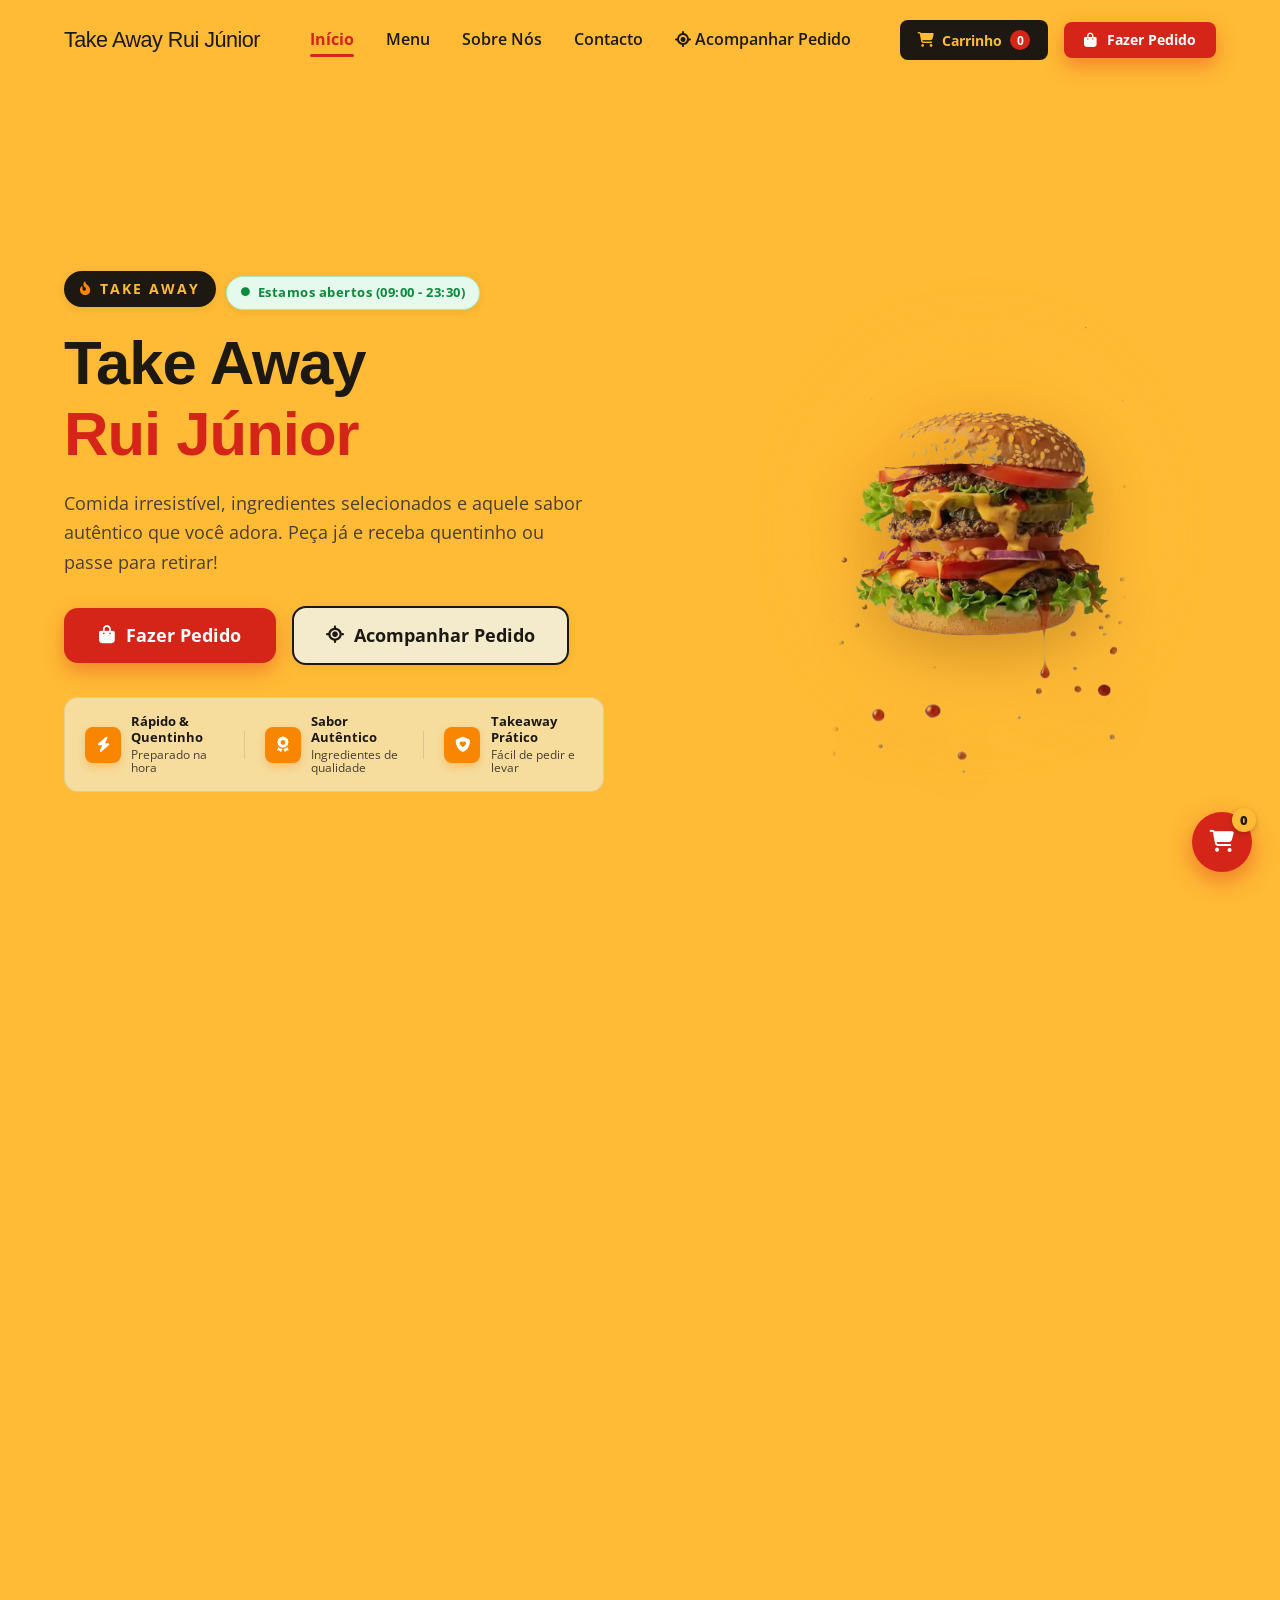
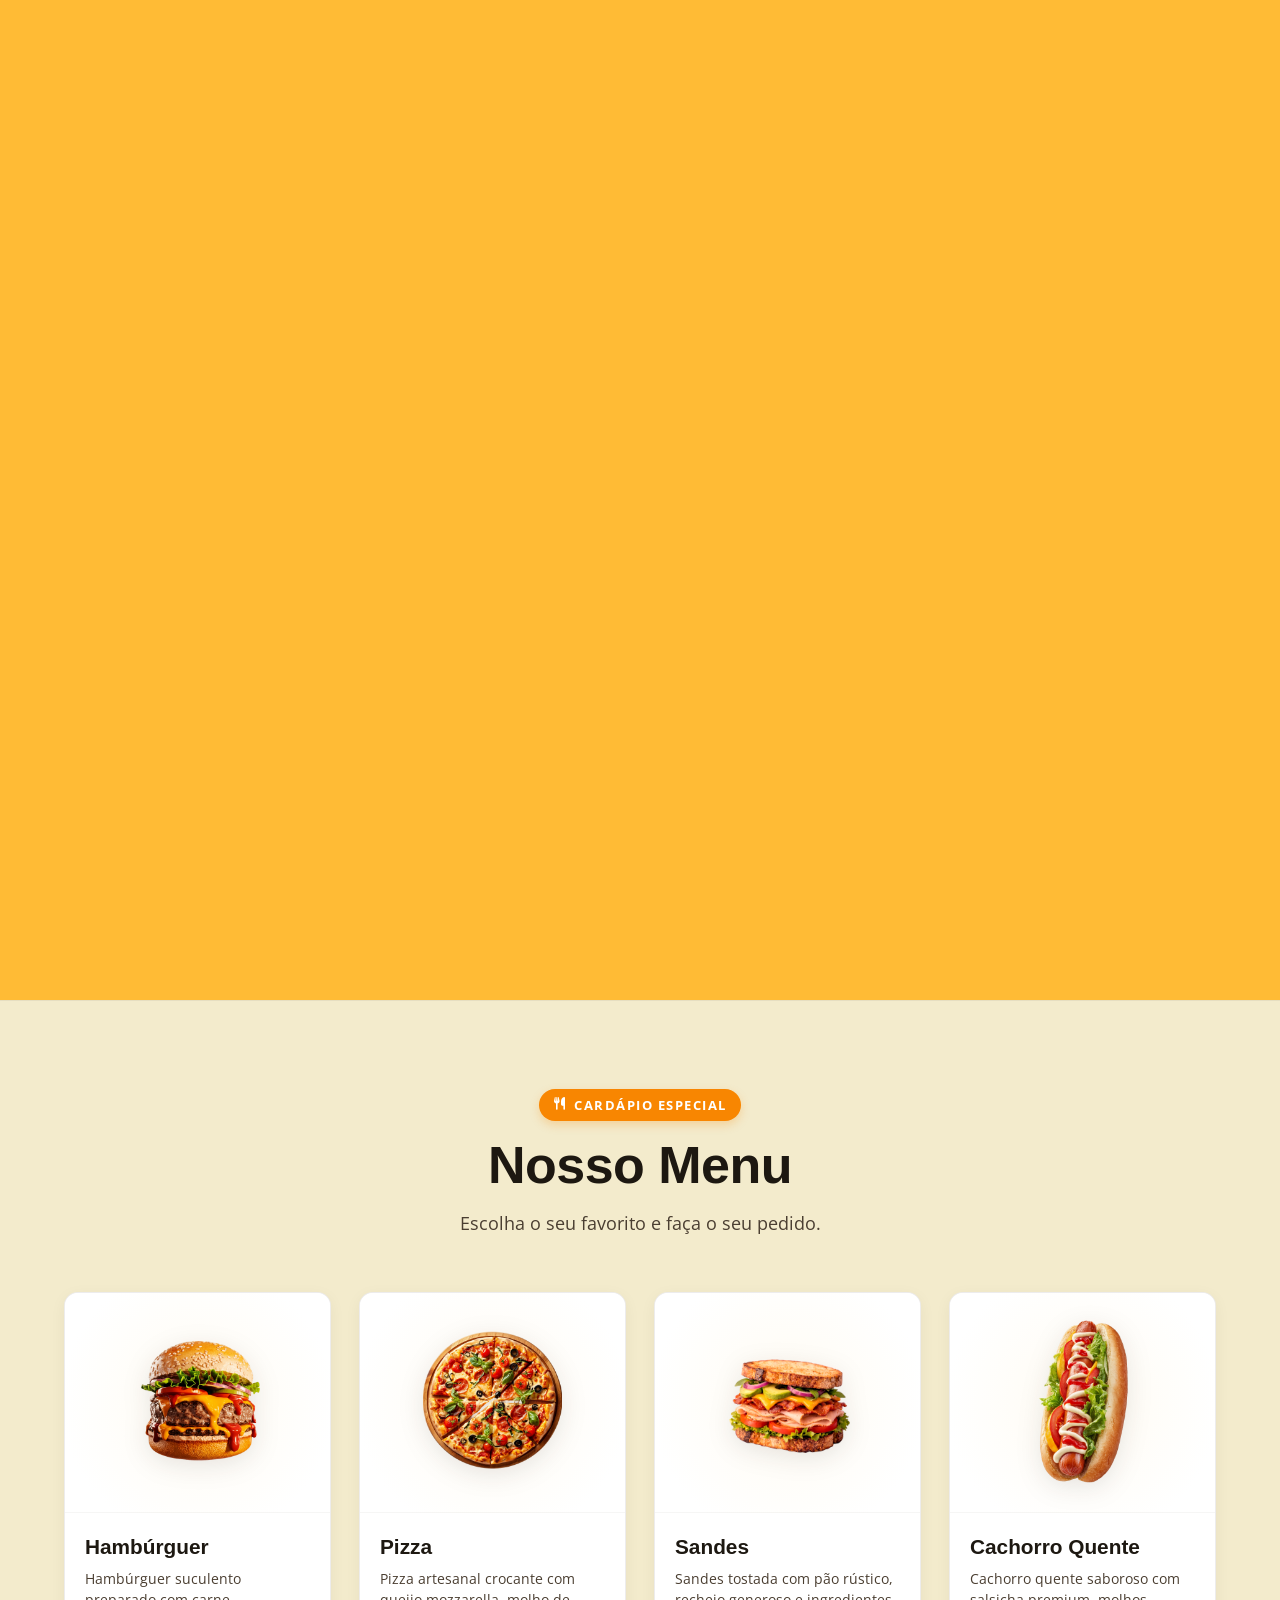
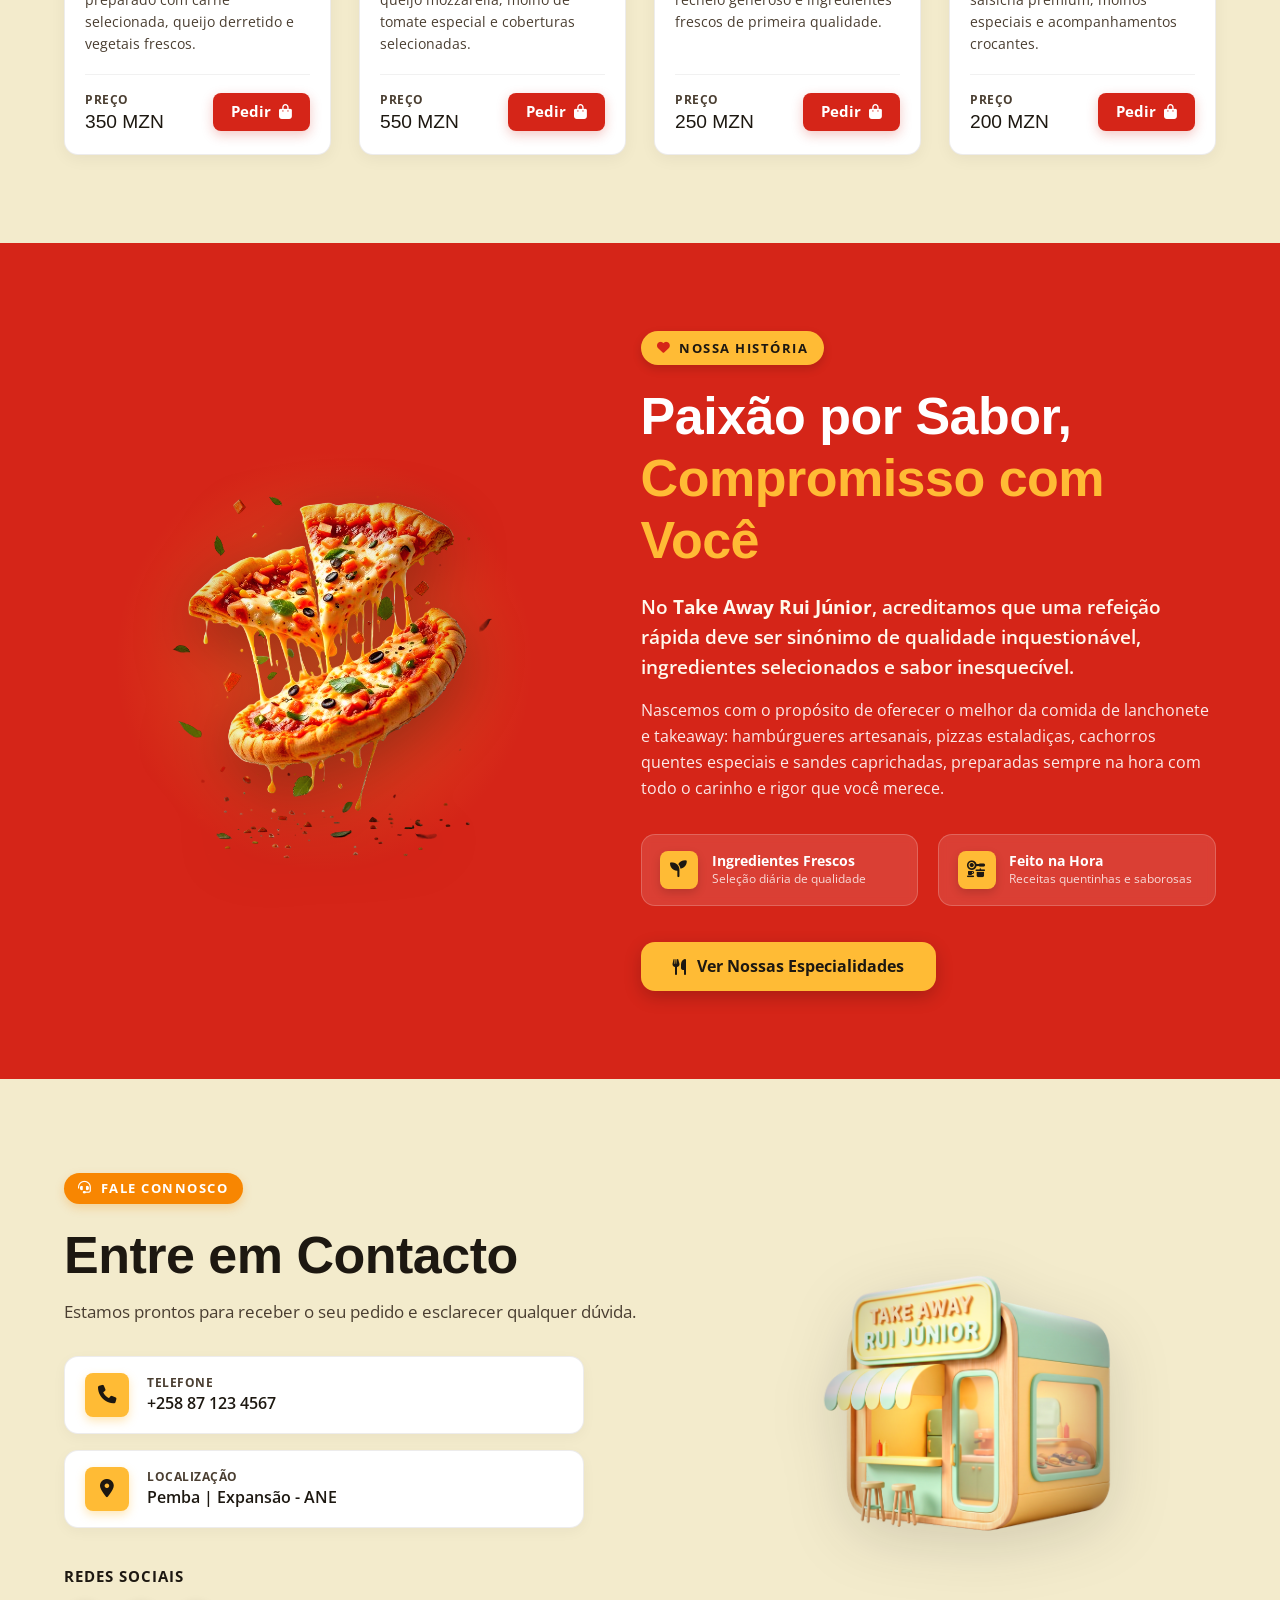
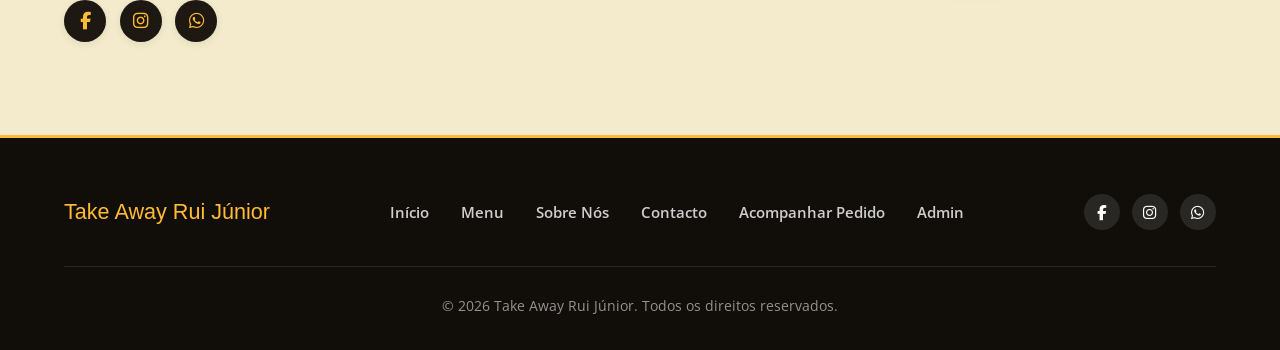
==== commit ccc6ed65: "feat: adicionar entrega ao domicilio com geolocalizacao GPS e correcao da animacao 3D" ====
--- a/index.html
+++ b/index.html
@@ -222,16 +222,16 @@
 
           </div>
 
-          <!-- Coluna Direita: Animação Transparente Controlada por Scroll -->
+          <!-- Coluna Direita: Animação Transparente Controlada por Scroll (Sem Fundo) -->
           <div class="hero-visual">
             <div class="hero-visual-card">
               <div class="hero-glow" aria-hidden="true"></div>
               <canvas 
                 id="heroScrollCanvas" 
                 class="hero-canvas"
-                width="480" 
-                height="854"
-                aria-label="Animação interativa do Take Away Rui Júnior"
+                width="960" 
+                height="1708"
+                aria-label="Animação transparente do hambúrguer Take Away Rui Júnior em alta definição"
               ></canvas>
             </div>
           </div>
@@ -561,10 +561,57 @@
           </div>
 
           <div class="form-group">
-            <label class="form-label">Tipo de Pedido</label>
-            <div class="form-input" style="background-color: #f1ebd8; font-weight: 700; color: var(--color-dark); cursor: not-allowed;">
-              <i class="fa-solid fa-bag-shopping" style="color: var(--color-cta-red); margin-right: 0.5rem;"></i>
-              Levantamento / Takeaway no Local
+            <label class="form-label">Tipo de Pedido *</label>
+            <div class="order-type-selector">
+              <label class="order-type-option is-selected" id="optTypeTakeaway">
+                <input type="radio" name="checkoutTipoPedido" value="takeaway" checked>
+                <div class="order-type-icon"><i class="fa-solid fa-bag-shopping"></i></div>
+                <div class="order-type-info">
+                  <strong>Takeaway</strong>
+                  <span>Levantar no local</span>
+                </div>
+              </label>
+
+              <label class="order-type-option" id="optTypeDelivery">
+                <input type="radio" name="checkoutTipoPedido" value="delivery">
+                <div class="order-type-icon"><i class="fa-solid fa-motorcycle"></i></div>
+                <div class="order-type-info">
+                  <strong>Entrega</strong>
+                  <span>Ao domicílio</span>
+                </div>
+              </label>
+            </div>
+          </div>
+
+          <!-- Secção Dinâmica de Entrega ao Domicílio (Expandida se "Entrega" for selecionado) -->
+          <div class="delivery-details-card" id="deliveryDetailsCard" style="display: none;">
+            <div class="delivery-header-title">
+              <i class="fa-solid fa-location-dot"></i>
+              <span>Localização e Morada de Entrega</span>
+            </div>
+
+            <!-- Botão de Obtenção de Localização GPS -->
+            <div class="form-group" style="margin-bottom: 0.85rem;">
+              <button type="button" class="btn-location-gps" id="btnGetGpsLocation">
+                <i class="fa-solid fa-crosshairs"></i>
+                <span id="btnGpsText">Obter Minha Localização Atual (GPS)</span>
+              </button>
+              <div class="location-status-badge" id="locationStatusBadge" style="display: none;"></div>
+              <!-- Inputs ocultos para coordenadas -->
+              <input type="hidden" id="deliveryLatitude" value="">
+              <input type="hidden" id="deliveryLongitude" value="">
+            </div>
+
+            <!-- Morada / Bairro -->
+            <div class="form-group" style="margin-bottom: 0.75rem;">
+              <label class="form-label" for="deliveryAddress">Bairro / Rua / Número da Casa *</label>
+              <input type="text" class="form-input" id="deliveryAddress" placeholder="Ex: Bairro Central, Av. 24 de Julho, Prédio 12, Apto 3">
+            </div>
+
+            <!-- Ponto de Referência -->
+            <div class="form-group" style="margin-bottom: 0;">
+              <label class="form-label" for="deliveryReference">Ponto de Referência (Opcional)</label>
+              <input type="text" class="form-input" id="deliveryReference" placeholder="Ex: Próximo à bomba Petromoc / Portão azul">
             </div>
           </div>
 
@@ -638,9 +685,21 @@
             <span>Cliente: <strong id="confirmClientName">Cliente</strong></span>
             <span>Tel: <strong id="confirmClientTel">+258...</strong></span>
           </div>
+          <div style="display: flex; justify-content: space-between; margin-bottom: 0.5rem;">
+            <span>Tipo: <strong id="confirmOrderType">Takeaway</strong></span>
+            <span>Estado: <strong style="color: #0284c7;">NOVO</strong></span>
+          </div>
           <div style="display: flex; justify-content: space-between; margin-bottom: 0.75rem;">
             <span>Pagamento: <strong id="confirmPaymentMethod">M-Pesa</strong></span>
-            <span>Estado: <strong style="color: #0284c7;">NOVO</strong></span>
+          </div>
+
+          <!-- Dados de Entrega (se aplicável) -->
+          <div id="confirmDeliveryBox" style="display: none; background: #fff8eb; border: 1px dashed rgba(248, 134, 1, 0.4); border-radius: 6px; padding: 0.5rem 0.75rem; margin-bottom: 0.75rem; font-size: 0.85rem;">
+            <div style="font-weight: 700; color: #b45309; margin-bottom: 0.25rem;">
+              <i class="fa-solid fa-motorcycle"></i> Entrega ao Domicílio
+            </div>
+            <div id="confirmDeliveryAddress"></div>
+            <div id="confirmDeliveryMapsLink" style="margin-top: 0.25rem;"></div>
           </div>
           
           <div id="confirmOrderItems" style="border-top: 1px dashed rgba(29, 24, 17, 0.15); padding-top: 0.5rem;"></div>
--- a/css/style.css
+++ b/css/style.css
@@ -75,13 +75,16 @@
   -webkit-text-size-adjust: 100%;
 }
 
+html, body {
+  overflow-x: clip;
+}
+
 body {
   font-family: var(--font-body);
   color: var(--color-dark);
   background-color: var(--color-primary-yellow);
   line-height: 1.6;
   min-height: 100vh;
-  overflow-x: hidden;
   -webkit-font-smoothing: antialiased;
   -moz-osx-font-smoothing: grayscale;
 }
@@ -653,6 +656,7 @@
   align-items: center;
   position: relative;
   z-index: 1;
+  width: 100%;
 }
 
 .hero-visual-card {
@@ -666,42 +670,53 @@
 
 .hero-glow {
   position: absolute;
-  width: 90%;
-  height: 90%;
-  background: radial-gradient(circle, rgba(248, 134, 1, 0.4) 0%, rgba(255, 187, 53, 0) 70%);
+  width: 85%;
+  height: 85%;
+  background: radial-gradient(circle, rgba(248, 134, 1, 0.42) 0%, rgba(255, 187, 53, 0.15) 50%, transparent 75%);
   border-radius: 50%;
   z-index: -1;
   pointer-events: none;
+  filter: blur(15px);
+  transform: translateZ(0);
 }
 
 .hero-canvas {
   width: 100%;
   height: auto;
-  max-height: 560px;
+  max-height: 580px;
   object-fit: contain;
-  filter: drop-shadow(0 20px 30px rgba(29, 24, 17, 0.2));
   display: block;
   user-select: none;
   -webkit-user-select: none;
   pointer-events: none;
+  transition: transform var(--transition-normal);
+  filter: drop-shadow(0 20px 28px rgba(29, 24, 17, 0.18));
+}
+
+.hero-visual-card:hover .hero-canvas {
+  transform: scale(1.02);
 }
 
 /* Ajustes para telas médias (Tablets <= 1024px) */
 @media (max-width: 1024px) {
   .hero-container {
     grid-template-columns: 1.1fr 0.9fr;
-    gap: 2rem;
+    gap: 1.75rem;
   }
 
   .hero-visual-card {
-    max-width: 440px;
-  }
-}
-
-/* Ajustes Otimizados para Mobile (<= 860px) - Tamanho exato da imagem anterior */
+    max-width: 400px;
+  }
+
+  .hero-canvas {
+    max-height: 480px;
+  }
+}
+
+/* Ajustes Otimizados para Mobile (<= 860px) */
 @media (max-width: 860px) {
   .hero-scroll-wrapper {
-    height: 240vh;
+    height: 250vh;
   }
 
   .hero-section {
@@ -709,102 +724,128 @@
     top: 0;
     height: 100vh;
     height: 100dvh;
-    padding-top: calc(var(--header-height-mobile) + 0.5rem);
-    padding-bottom: 1.5rem;
+    padding-top: calc(var(--header-height-mobile) + 0.25rem);
+    padding-bottom: 1rem;
+    display: flex;
+    align-items: center;
+    justify-content: center;
   }
 
   .hero-container {
-    grid-template-columns: 1fr;
-    gap: 1.25rem;
+    display: flex;
+    flex-direction: column;
+    align-items: center;
+    justify-content: center;
+    gap: 0.65rem;
     height: 100%;
-    align-content: center;
+    width: 100%;
+    padding-left: 1rem;
+    padding-right: 1rem;
   }
 
   .hero-content {
     align-items: center;
     text-align: center;
     margin: 0 auto;
+    max-width: 100%;
   }
 
   .hero-badge-wrapper {
-    margin-bottom: 0.5rem;
+    margin-bottom: 0.35rem;
   }
 
   .hero-title {
-    font-size: 1.85rem;
-    margin-bottom: 0.5rem;
+    font-size: 1.6rem;
+    margin-bottom: 0.35rem;
+    line-height: 1.2;
   }
 
   .hero-subtitle {
-    font-size: 0.9rem;
-    margin-bottom: 1rem;
-    max-width: 100%;
+    font-size: 0.85rem;
+    margin-bottom: 0.65rem;
+    max-width: 440px;
+    line-height: 1.45;
   }
 
   .hero-cta-group {
     justify-content: center;
     margin-bottom: 0;
-    gap: 0.75rem;
+    gap: 0.6rem;
   }
 
   .btn-hero-primary,
   .btn-hero-secondary {
-    padding: 0.75rem 1.25rem;
-    font-size: 0.95rem;
+    padding: 0.65rem 1.1rem;
+    font-size: 0.88rem;
+    border-radius: var(--radius-sm);
   }
 
   .hero-features {
     display: none;
   }
 
-  /* Tamanho exato como estava a imagem anterior na hero */
   .hero-visual {
-    margin-top: 0.5rem;
+    margin-top: 0.25rem;
   }
 
   .hero-visual-card {
-    max-width: 300px;
+    max-width: 320px;
+  }
+
+  .hero-glow {
+    width: 95%;
+    height: 95%;
+    filter: blur(12px);
   }
 
   .hero-canvas {
     max-height: 38vh;
-    filter: drop-shadow(0 15px 25px rgba(29, 24, 17, 0.18));
-  }
-}
-
-  .hero-badge-wrapper {
-    margin-bottom: 0.35rem;
+    max-width: 290px;
+    filter: drop-shadow(0 14px 20px rgba(29, 24, 17, 0.16));
+  }
+}
+
+/* Ajustes para telas pequenas de smartphones (<= 480px) */
+@media (max-width: 480px) {
+  .hero-scroll-wrapper {
+    height: 240vh;
   }
 
   .hero-title {
-    font-size: 1.75rem;
-    margin-bottom: 0.4rem;
+    font-size: 1.42rem;
+    margin-bottom: 0.25rem;
   }
 
   .hero-subtitle {
-    font-size: 0.88rem;
-    margin-bottom: 0.85rem;
-    max-width: 100%;
-  }
-
-  .hero-cta-group {
-    justify-content: center;
-    margin-bottom: 0;
-    gap: 0.65rem;
+    font-size: 0.8rem;
+    margin-bottom: 0.5rem;
+    line-height: 1.4;
+  }
+
+  .hero-badge {
+    font-size: 0.75rem;
+    padding: 0.35rem 0.8rem;
+  }
+
+  .store-status-badge {
+    font-size: 0.75rem;
+    padding: 0.35rem 0.8rem;
   }
 
   .btn-hero-primary,
   .btn-hero-secondary {
-    padding: 0.65rem 1.15rem;
-    font-size: 0.9rem;
-  }
-
-  .hero-features {
-    display: none; /* Mantém a tela limpa e fluida no smartphone */
-  }
-
-  .hero-visual-spacer {
-    display: none;
+    padding: 0.55rem 0.95rem;
+    font-size: 0.82rem;
+  }
+
+  .hero-visual-card {
+    max-width: 260px;
+  }
+
+  .hero-canvas {
+    max-height: 34vh;
+    max-width: 240px;
+    filter: drop-shadow(0 10px 16px rgba(29, 24, 17, 0.14));
   }
 }
 
@@ -2357,6 +2398,206 @@
   color: var(--color-cta-red);
 }
 
+/* Seletor de Tipo de Pedido (Takeaway vs Entrega) */
+.order-type-selector {
+  display: grid;
+  grid-template-columns: 1fr 1fr;
+  gap: 0.75rem;
+}
+
+.order-type-option {
+  border: 2px solid rgba(29, 24, 17, 0.12);
+  border-radius: var(--radius-sm);
+  padding: 0.75rem 0.85rem;
+  cursor: pointer;
+  display: flex;
+  align-items: center;
+  gap: 0.75rem;
+  background-color: var(--color-white);
+  transition: all var(--transition-fast);
+}
+
+.order-type-option input[type="radio"] {
+  display: none;
+}
+
+.order-type-option:hover {
+  border-color: rgba(213, 37, 24, 0.4);
+  background-color: #fffcf8;
+}
+
+.order-type-option.is-selected,
+.order-type-option:has(input:checked) {
+  border-color: var(--color-cta-red);
+  background-color: rgba(213, 37, 24, 0.06);
+  box-shadow: 0 4px 12px rgba(213, 37, 24, 0.12);
+}
+
+.order-type-icon {
+  width: 38px;
+  height: 38px;
+  min-width: 38px;
+  border-radius: 50%;
+  background-color: #f1ebd8;
+  color: var(--color-dark);
+  display: flex;
+  align-items: center;
+  justify-content: center;
+  font-size: 1.1rem;
+  transition: all var(--transition-fast);
+}
+
+.order-type-option.is-selected .order-type-icon,
+.order-type-option:has(input:checked) .order-type-icon {
+  background-color: var(--color-cta-red);
+  color: var(--color-white);
+}
+
+.order-type-info {
+  display: flex;
+  flex-direction: column;
+}
+
+.order-type-info strong {
+  font-size: 0.95rem;
+  color: var(--color-dark);
+  line-height: 1.2;
+}
+
+.order-type-info span {
+  font-size: 0.76rem;
+  color: var(--color-dark-subtle);
+}
+
+/* Caixa de Detalhes da Entrega ao Domicílio */
+.delivery-details-card {
+  background-color: #fff8eb;
+  border: 1.5px solid rgba(248, 134, 1, 0.35);
+  border-radius: var(--radius-sm);
+  padding: 1.15rem;
+  margin-bottom: 1.25rem;
+  animation: deliveryFadeIn 0.3s cubic-bezier(0.16, 1, 0.3, 1);
+}
+
+@keyframes deliveryFadeIn {
+  from {
+    opacity: 0;
+    transform: translateY(-8px);
+  }
+  to {
+    opacity: 1;
+    transform: translateY(0);
+  }
+}
+
+.delivery-header-title {
+  display: flex;
+  align-items: center;
+  gap: 0.5rem;
+  font-weight: 700;
+  font-size: 0.95rem;
+  color: #b45309;
+  margin-bottom: 0.9rem;
+}
+
+/* Botão de Localização GPS */
+.btn-location-gps {
+  width: 100%;
+  padding: 0.75rem 1rem;
+  border: none;
+  border-radius: var(--radius-sm);
+  background: linear-gradient(135deg, #059669 0%, #10b981 100%);
+  color: #ffffff;
+  font-family: var(--font-body);
+  font-size: 0.88rem;
+  font-weight: 700;
+  cursor: pointer;
+  display: flex;
+  align-items: center;
+  justify-content: center;
+  gap: 0.5rem;
+  box-shadow: 0 4px 12px rgba(16, 185, 129, 0.25);
+  transition: all var(--transition-fast);
+}
+
+.btn-location-gps:hover:not(:disabled) {
+  transform: translateY(-1px);
+  box-shadow: 0 6px 16px rgba(16, 185, 129, 0.35);
+  filter: brightness(1.05);
+}
+
+.btn-location-gps:active:not(:disabled) {
+  transform: translateY(1px);
+}
+
+.btn-location-gps:disabled {
+  opacity: 0.75;
+  cursor: wait;
+}
+
+.btn-location-gps.is-captured {
+  background: linear-gradient(135deg, #047857 0%, #059669 100%);
+  box-shadow: 0 2px 8px rgba(4, 120, 87, 0.2);
+}
+
+.location-status-badge {
+  margin-top: 0.5rem;
+  padding: 0.5rem 0.75rem;
+  border-radius: 6px;
+  font-size: 0.8rem;
+  line-height: 1.4;
+}
+
+.location-status-badge.status-success {
+  background-color: #d1fae5;
+  color: #065f46;
+  border: 1px solid #a7f3d0;
+}
+
+.location-status-badge.status-warning {
+  background-color: #fef3c7;
+  color: #92400e;
+  border: 1px solid #fde68a;
+}
+
+.location-status-badge a {
+  color: #047857;
+  font-weight: 700;
+  text-decoration: underline;
+  margin-left: 0.35rem;
+  display: inline-flex;
+  align-items: center;
+  gap: 0.25rem;
+}
+
+/* Links e textos de entrega no rastreamento e confirmação */
+.tracking-delivery-info {
+  border-top: 1px dashed rgba(29, 24, 17, 0.1);
+  padding-top: 0.5rem;
+}
+
+.tracking-subtext {
+  font-size: 0.8rem;
+  color: var(--color-dark-subtle);
+  font-weight: normal;
+  margin-top: 0.15rem;
+}
+
+.tracking-maps-link {
+  display: inline-flex;
+  align-items: center;
+  gap: 0.35rem;
+  font-size: 0.8rem;
+  color: #059669;
+  font-weight: 700;
+  margin-top: 0.25rem;
+  text-decoration: none;
+}
+
+.tracking-maps-link:hover {
+  text-decoration: underline;
+}
+
 .checkout-summary-box {
   background-color: var(--color-cream);
   border-radius: var(--radius-md);
